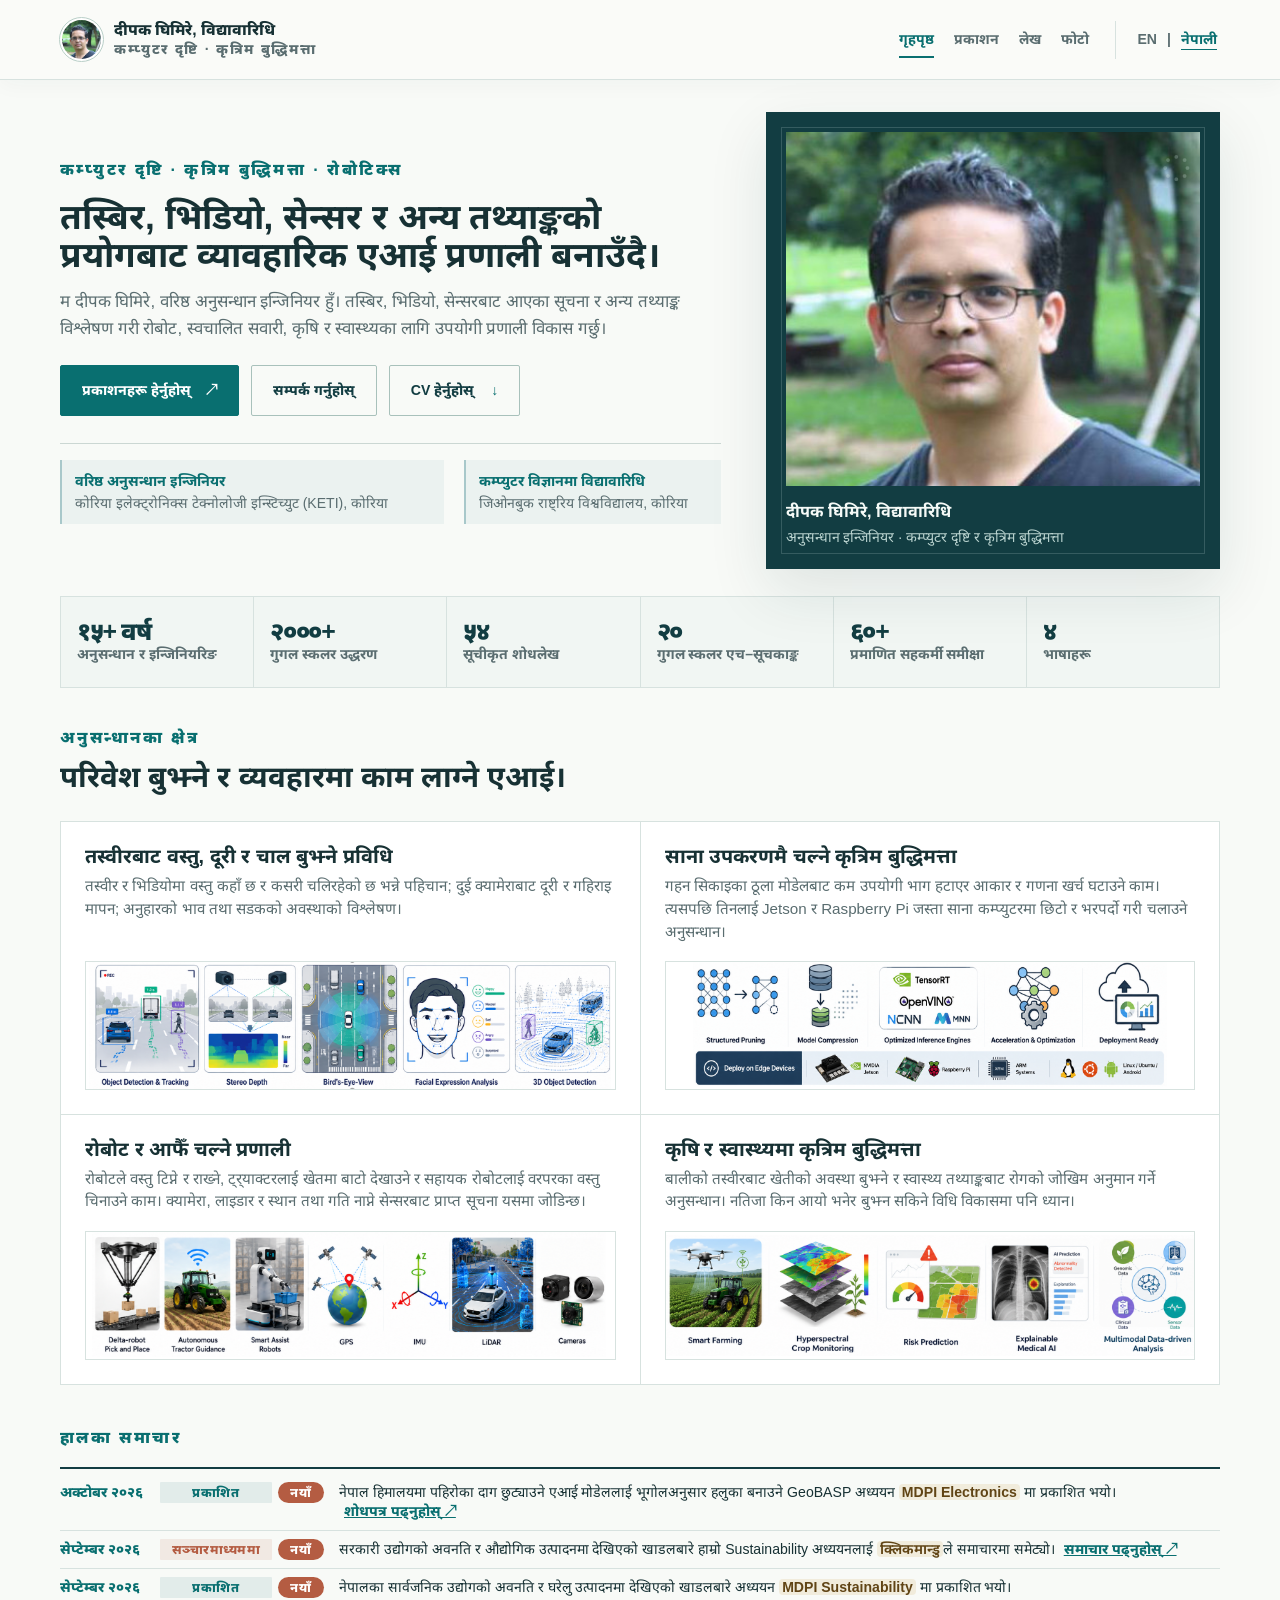
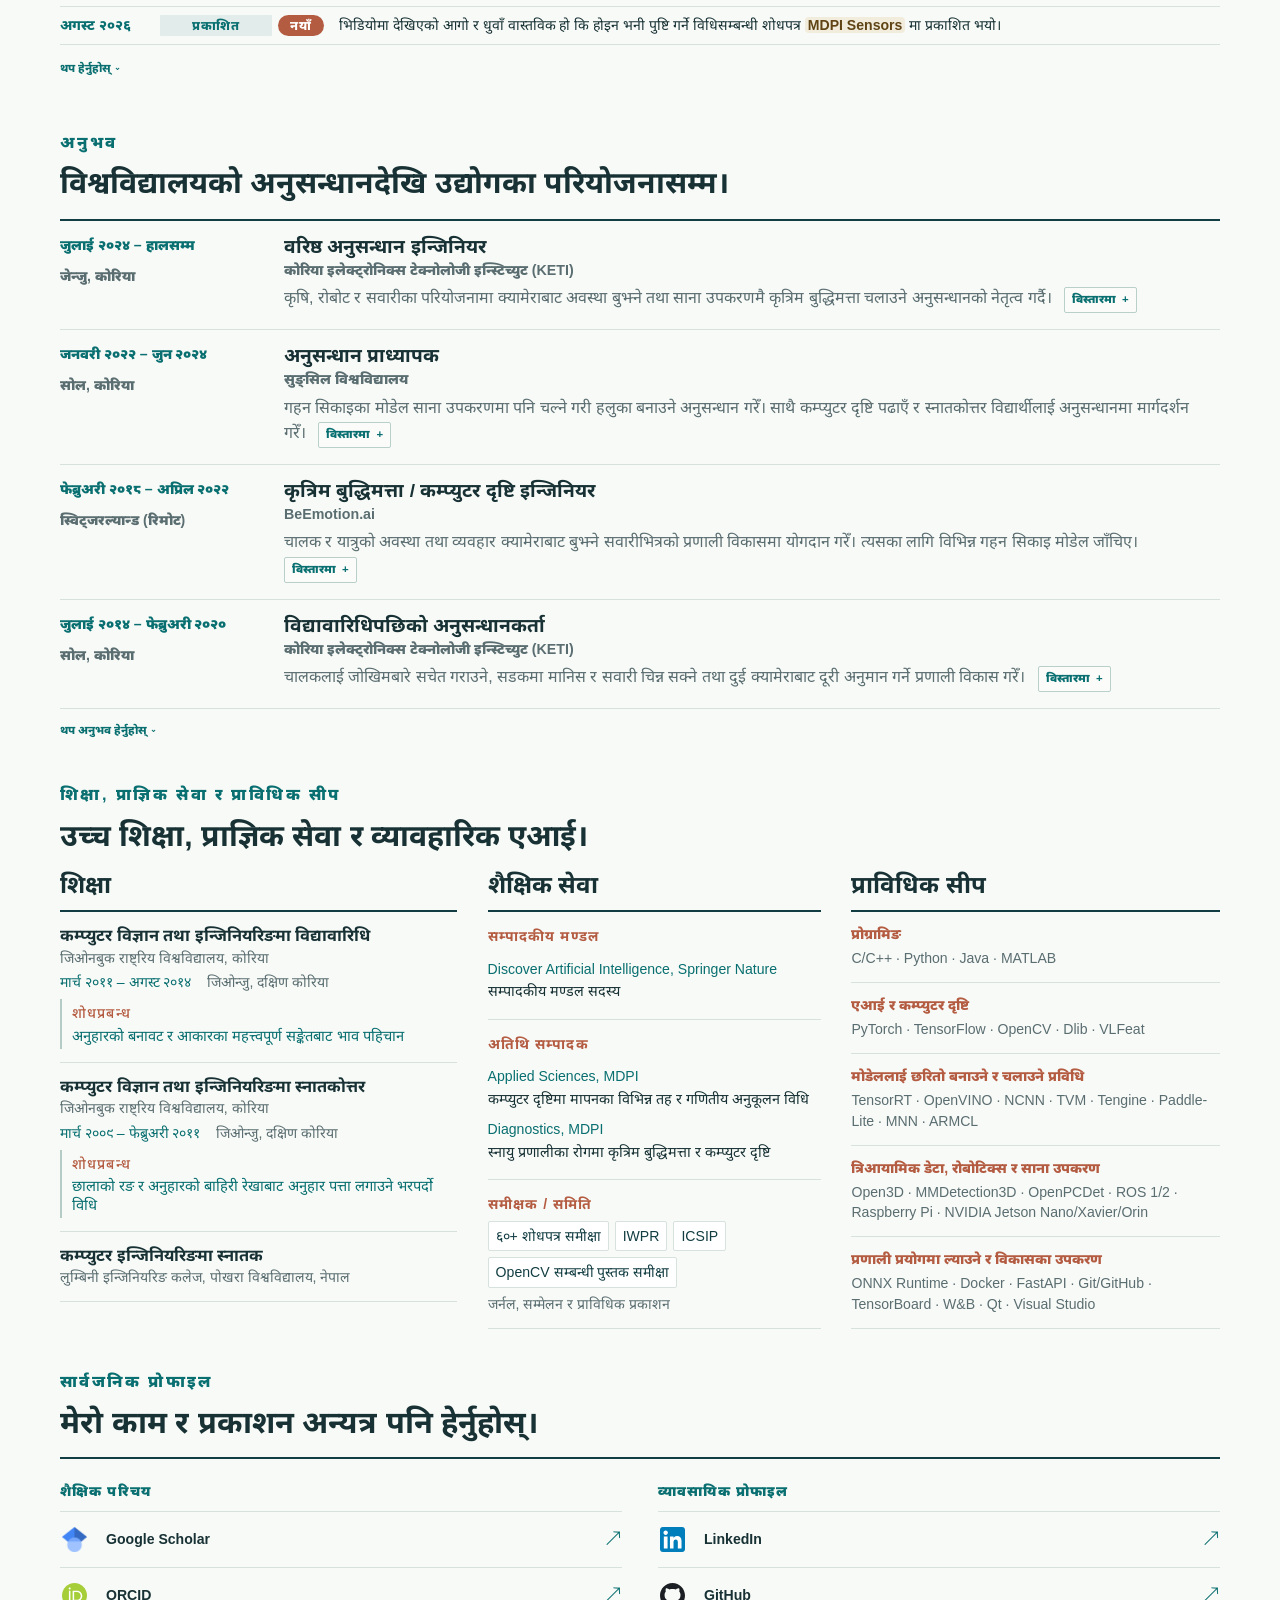
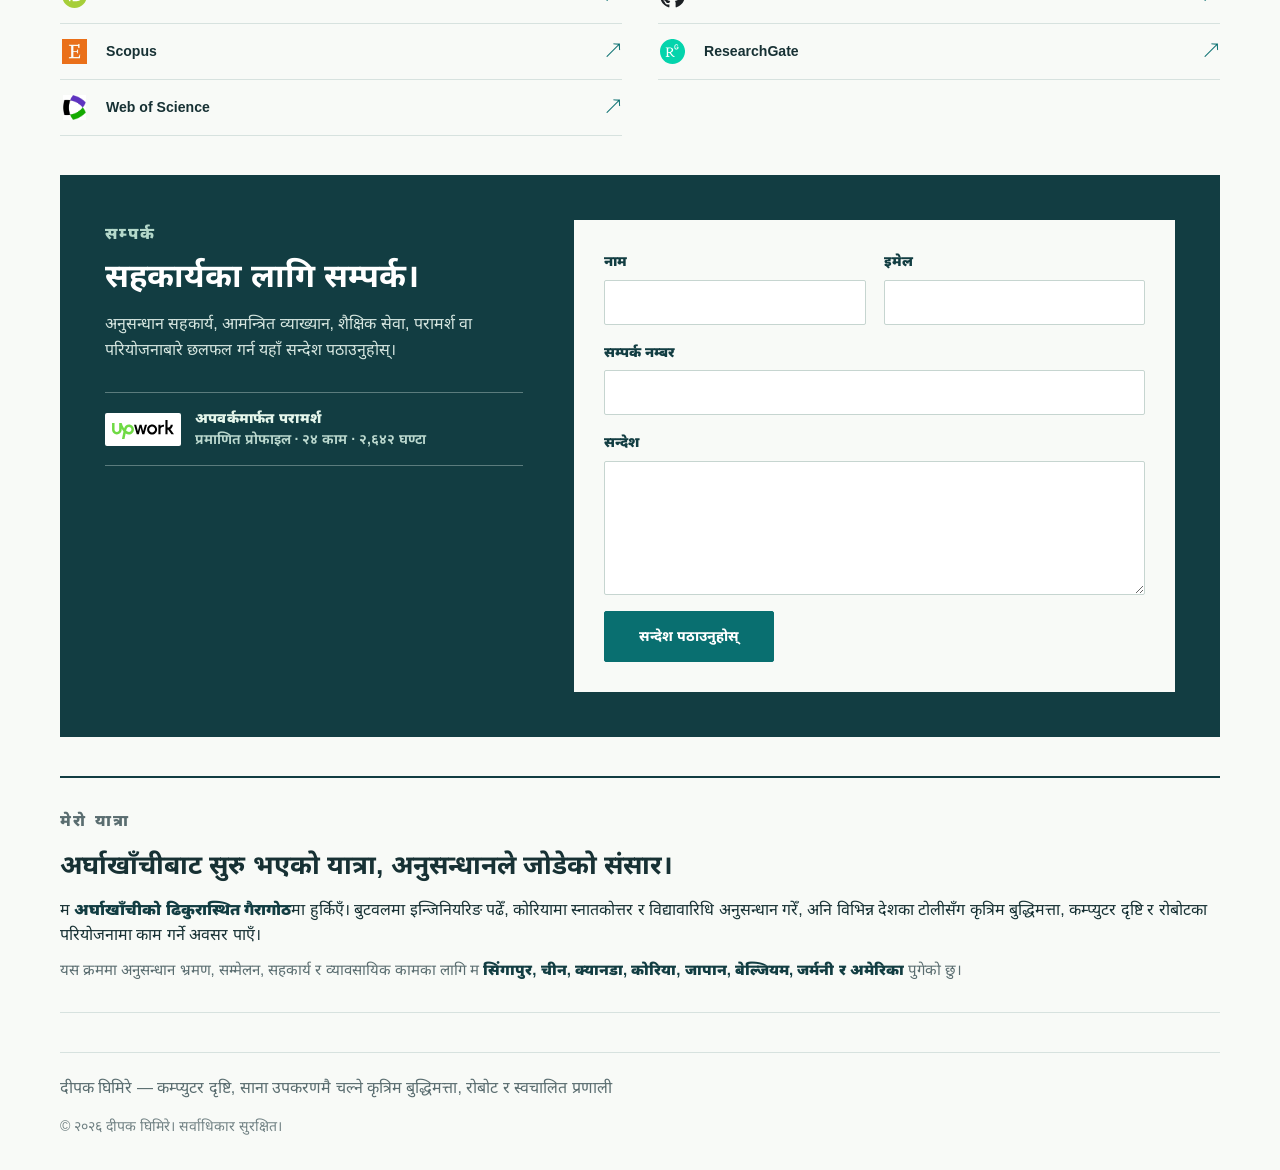
==== ne/index.html @ 99e5bae6 "Standardize article publication links" ====
<!DOCTYPE html>
<html lang="ne">
<head>
  <meta charset="UTF-8">
  <meta name="viewport" content="width=device-width, initial-scale=1.0">
  <meta name="description" content="दीपक घिमिरेको कम्प्युटर दृष्टि, साना उपकरणमै चल्ने कृत्रिम बुद्धिमत्ता, रोबोट र स्वचालित प्रणालीसम्बन्धी अनुसन्धान।">
  <title>दीपक घिमिरे | कम्प्युटर दृष्टि, कृत्रिम बुद्धिमत्ता र रोबोटिक्स</title>
  <link rel="stylesheet" href="../assets/css/styles.css?v=7">
  <link rel="stylesheet" href="../assets/css/redesign.css?v=67">
</head>
<body>
  <header class="site-header">
    <a class="brand" href="index.html" aria-label="दीपक घिमिरेको गृहपृष्ठ">
      <span class="brand-mark"><img src="../assets/images/deepak-portrait.jpg" alt="" width="43" height="43"></span>
      <span>दीपक घिमिरे, विद्यावारिधि</span>
    </a>
    <span class="language-switch" role="group" aria-label="Language"><a href="../index.html" lang="en" hreflang="en" aria-label="English">EN</a><span aria-hidden="true">|</span><a href="index.html" class="active-lang" lang="ne" hreflang="ne" aria-current="page">नेपाली</a></span>
    <button class="nav-toggle" aria-label="मेनु खोल्नुहोस्" aria-expanded="false" aria-controls="site-nav">
      <span></span><span></span><span></span>
    </button>
    <nav id="site-nav" class="site-nav">
      <a class="active" href="index.html">गृहपृष्ठ</a>
      <a href="publications.html">प्रकाशन</a>
      <a href="writing.html">लेख</a>
      <a href="gallery.html">फोटो</a>
    </nav>
  </header>

  <main>
    <section class="hero">
      <div class="hero-copy">
        <p class="eyebrow">कम्प्युटर दृष्टि · कृत्रिम बुद्धिमत्ता · रोबोटिक्स</p>
        <h1>तस्बिर, भिडियो, सेन्सर र अन्य तथ्याङ्कको प्रयोगबाट व्यावहारिक एआई प्रणाली बनाउँदै।</h1>
        <p class="hero-text">म दीपक घिमिरे, वरिष्ठ अनुसन्धान इन्जिनियर हुँ। तस्बिर, भिडियो, सेन्सरबाट आएका सूचना र अन्य तथ्याङ्क विश्लेषण गरी रोबोट, स्वचालित सवारी, कृषि र स्वास्थ्यका लागि उपयोगी प्रणाली विकास गर्छु।</p>
        <div class="hero-actions">
          <a class="button primary" href="publications.html"><span class="button-label-long">प्रकाशनहरू हेर्नुहोस्</span><span class="button-label-short">प्रकाशनहरू</span><span aria-hidden="true">↗</span></a>
          <a class="button secondary" href="#contact"><span class="button-label-long">सम्पर्क गर्नुहोस्</span><span class="button-label-short">सम्पर्क</span></a>
          <details class="cv-download-menu">
            <summary class="button secondary"><span class="button-label-long">CV हेर्नुहोस्</span><span class="button-label-short">CV हेर्नुहोस्</span></summary>
            <div class="cv-download-options">
              <a href="../assets/docs/deepak-ghimire-short-cv.pdf" target="_blank" rel="noopener">
                <strong>संक्षिप्त CV</strong>
                <span>१ पृष्ठको PDF</span>
              </a>
              <a href="../assets/docs/deepak-ghimire-full-cv.pdf" target="_blank" rel="noopener">
                <strong>विस्तृत CV</strong>
                <span>३ पृष्ठको PDF</span>
              </a>
            </div>
          </details>
        </div>
        <div class="hero-assurance" aria-label="व्यावसायिक परिचय">
          <span><strong>वरिष्ठ अनुसन्धान इन्जिनियर</strong>कोरिया इलेक्ट्रोनिक्स टेक्नोलोजी इन्स्टिच्युट (KETI), कोरिया</span>
          <span><strong>कम्प्युटर विज्ञानमा विद्यावारिधि</strong>जिओनबुक राष्ट्रिय विश्वविद्यालय, कोरिया</span>
        </div>
      </div>
      <div class="hero-visual" aria-label="दीपक घिमिरेको तस्वीर">
        <div class="portrait-frame">
          <img src="../assets/images/deepak-portrait.jpg" alt="दीपक घिमिरे">
        </div>
        <div class="portrait-caption">
<strong>दीपक घिमिरे, विद्यावारिधि</strong><span>अनुसन्धान इन्जिनियर · कम्प्युटर दृष्टि र कृत्रिम बुद्धिमत्ता</span>
</div>
      </div>
      <a class="scroll-cue" href="#metrics" aria-label="अनुसन्धान उपलब्धिमा जानुहोस्">
        <span class="scroll-line" aria-hidden="true"></span>
        <span>तल हेर्नुहोस्</span>
        <span class="scroll-dot" aria-hidden="true"></span>
      </a>
    </section>

    <section id="metrics" class="metrics-band" aria-label="अनुसन्धान उपलब्धि">
      <div>
        <strong>१५+ वर्ष</strong>
        <span>अनुसन्धान र इन्जिनियरिङ</span>
      </div>
      <a href="https://scholar.google.com/citations?user=pkJSvXwAAAAJ&amp;hl=en" target="_blank" rel="noopener">
        <strong>२०००+</strong>
        <span>गुगल स्कलर उद्धरण</span>
      </a>
      <a href="https://scholar.google.com/citations?user=pkJSvXwAAAAJ&amp;hl=en" target="_blank" rel="noopener">
        <strong>५४</strong>
        <span>सूचीकृत शोधलेख</span>
      </a>
      <a href="https://scholar.google.com/citations?user=pkJSvXwAAAAJ&amp;hl=en" target="_blank" rel="noopener">
        <strong>२०</strong>
        <span>गुगल स्कलर एच–सूचकाङ्क</span>
      </a>
      <a href="https://www.webofscience.com/wos/author/record/W-2826-2019" target="_blank" rel="noopener">
        <strong>६०+</strong>
        <span>प्रमाणित सहकर्मी समीक्षा</span>
      </a>
      <div>
        <strong>४</strong>
        <span>भाषाहरू</span>
      </div>
    </section>

    <section id="research-identity" class="section-grid">
      <div>
        <p class="section-kicker">अनुसन्धानका क्षेत्र</p>
        <h2>परिवेश बुझ्ने र व्यवहारमा काम लाग्ने एआई।</h2>
      </div>
      <div class="focus-grid">
        <article class="focus-card focus-card-visual">
          <h3>तस्वीरबाट वस्तु, दूरी र चाल बुझ्ने प्रविधि</h3>
          <p>तस्वीर र भिडियोमा वस्तु कहाँ छ र कसरी चलिरहेको छ भन्ने पहिचान; दुई क्यामेराबाट दूरी र गहिराइ मापन; अनुहारको भाव तथा सडकको अवस्थाको विश्लेषण।</p>
          <div class="focus-card-image">
            <button class="focus-image-button" type="button" data-full-image="../assets/images/2dand3dperception.webp" data-image-title="तस्वीरबाट वस्तु, दूरी र चाल बुझ्ने प्रविधि" aria-label="वस्तु र दूरी बुझ्ने अनुसन्धानको चित्र ठूलो बनाउनुहोस्">
              <img src="../assets/images/2dand3dperception.webp" alt="तस्वीरबाट वस्तु र दूरी बुझ्ने अनुसन्धानको चित्र" loading="lazy" decoding="async">
            </button>
          </div>
        </article>
        <article class="focus-card focus-card-visual">
          <h3>साना उपकरणमै चल्ने कृत्रिम बुद्धिमत्ता</h3>
          <p>गहन सिकाइका ठूला मोडेलबाट कम उपयोगी भाग हटाएर आकार र गणना खर्च घटाउने काम। त्यसपछि तिनलाई Jetson र Raspberry Pi जस्ता साना कम्प्युटरमा छिटो र भरपर्दो गरी चलाउने अनुसन्धान।</p>
          <div class="focus-card-image">
            <button class="focus-image-button" type="button" data-full-image="../assets/images/efficient_edge.webp" data-image-title="साना उपकरणमै चल्ने कृत्रिम बुद्धिमत्ता" aria-label="साना उपकरणमै चल्ने कृत्रिम बुद्धिमत्ताको चित्र ठूलो बनाउनुहोस्">
              <img src="../assets/images/efficient_edge.webp" alt="साना उपकरणमै चल्ने कृत्रिम बुद्धिमत्ताको अनुसन्धान चित्र" loading="lazy" decoding="async">
            </button>
          </div>
        </article>
        <article class="focus-card focus-card-visual">
          <h3>रोबोट र आफैँ चल्ने प्रणाली</h3>
          <p>रोबोटले वस्तु टिप्ने र राख्ने, ट्र्याक्टरलाई खेतमा बाटो देखाउने र सहायक रोबोटलाई वरपरका वस्तु चिनाउने काम। क्यामेरा, लाइडार र स्थान तथा गति नाप्ने सेन्सरबाट प्राप्त सूचना यसमा जोडिन्छ।</p>
          <div class="focus-card-image">
            <button class="focus-image-button" type="button" data-full-image="../assets/images/robot_autonomy.webp" data-image-title="रोबोट र आफैँ चल्ने प्रणाली" aria-label="रोबोटसम्बन्धी अनुसन्धानको चित्र ठूलो बनाउनुहोस्">
              <img src="../assets/images/robot_autonomy.webp" alt="रोबोट र स्वचालित प्रणालीसम्बन्धी अनुसन्धानको चित्र" loading="lazy" decoding="async">
            </button>
          </div>
        </article>
        <article class="focus-card focus-card-visual">
          <h3>कृषि र स्वास्थ्यमा कृत्रिम बुद्धिमत्ता</h3>
          <p>बालीको तस्वीरबाट खेतीको अवस्था बुझ्ने र स्वास्थ्य तथ्याङ्कबाट रोगको जोखिम अनुमान गर्ने अनुसन्धान। नतिजा किन आयो भनेर बुझ्न सकिने विधि विकासमा पनि ध्यान।</p>
          <div class="focus-card-image">
            <button class="focus-image-button" type="button" data-full-image="../assets/images/agri_health_ai.webp" data-image-title="कृषि र स्वास्थ्यमा कृत्रिम बुद्धिमत्ता" aria-label="कृषि र स्वास्थ्यमा कृत्रिम बुद्धिमत्ताको चित्र ठूलो बनाउनुहोस्">
              <img src="../assets/images/agri_health_ai.webp" alt="कृषि र स्वास्थ्यमा कृत्रिम बुद्धिमत्ताको अनुसन्धान चित्र" loading="lazy" decoding="async">
            </button>
          </div>
        </article>
      </div>
    </section>

    <section class="news-section" aria-label="समाचार र अपडेट">
      <div class="section-heading">
        <p class="section-kicker">हालका समाचार</p>
      </div>
      <div class="news-card">
        <div class="news-list" data-news-list></div>
        <noscript>हालका समाचार हेर्न ब्राउजरमा जाभास्क्रिप्ट सक्रिय गर्नुहोस्।</noscript>
        <button class="news-toggle" type="button" data-news-toggle aria-expanded="false">थप हेर्नुहोस्</button>
      </div>
    </section>

    <section class="timeline-section">
      <div class="section-heading">
        <p class="section-kicker">अनुभव</p>
        <h2>विश्वविद्यालयको अनुसन्धानदेखि उद्योगका परियोजनासम्म।</h2>
      </div>
      <div class="timeline">
        <article>
          <div class="timeline-meta">
            <span class="timeline-date">जुलाई २०२४ – हालसम्म</span>
            <span>जेन्जु, कोरिया</span>
          </div>
          <div class="timeline-content">
          <h3>वरिष्ठ अनुसन्धान इन्जिनियर</h3>
          <p class="timeline-org">कोरिया इलेक्ट्रोनिक्स टेक्नोलोजी इन्स्टिच्युट (KETI)</p>
          <div class="timeline-summary-row">
<p>कृषि, रोबोट र सवारीका परियोजनामा क्यामेराबाट अवस्था बुझ्ने तथा साना उपकरणमै कृत्रिम बुद्धिमत्ता चलाउने अनुसन्धानको नेतृत्व गर्दै।</p>
          <details>
            <summary>विस्तारमा</summary>
            <ul>
              <li>कृषि, रोबोटिक्स र निगरानीका लागि उद्योगसँग जोडिएका कृत्रिम बुद्धिमत्ता, कम्प्युटर दृष्टि र सेन्सरसम्बन्धी परियोजनाको नेतृत्व।</li>
              <li>साधारण क्यामेरा, धेरै प्रकाश तरङ्ग समेट्ने विशेष क्यामेरा र तापक्रम सेन्सर प्रयोग गरी बहु–तले खेतीमा बालीको अवस्था निगरानी गर्ने प्रणाली विकास।</li>
              <li>लाइडार र क्यामेराको सहयोगमा ठूला सवारी वरपरको अवस्था बुझ्ने सहायक रोबोट प्रणाली निर्माण।</li>
              <li>जीपीएस, गति–दिशा सेन्सर र ZED 2i क्यामेरा प्रयोग गरी धान खेतमा स्वचालित ट्र्याक्टरको मार्गनिर्देशन विकास।</li>
            </ul>
          </details>
</div>
          </div>
        </article>
        <article>
          <div class="timeline-meta">
            <span class="timeline-date">जनवरी २०२२ – जुन २०२४</span>
            <span>सोल, कोरिया</span>
          </div>
          <div class="timeline-content">
          <h3>अनुसन्धान प्राध्यापक</h3>
          <p class="timeline-org">सुङ्सिल विश्वविद्यालय</p>
          <div class="timeline-summary-row">
<p>गहन सिकाइका मोडेल साना उपकरणमा पनि चल्ने गरी हलुका बनाउने अनुसन्धान गरेँ। साथै कम्प्युटर दृष्टि पढाएँ र स्नातकोत्तर विद्यार्थीलाई अनुसन्धानमा मार्गदर्शन गरेँ।</p>
          <details>
            <summary>विस्तारमा</summary>
            <ul>
              <li>गहन सिकाइ मोडेलका कम उपयोगी भाग एकै चरणमा हटाएर त्यसलाई हलुका बनाउने र मोडेल सिकाउन चाहिने तथ्याङ्क घटाउने विधिमा काम।</li>
              <li>OpenCV र पाइथन प्रयोग गरी कम्प्युटर दृष्टि, गहन सिकाइ तथा तस्वीर प्रशोधन अध्यापन।</li>
              <li>कृत्रिम बुद्धिमत्ता र यन्त्र सिकाइका अनुसन्धान परियोजनामा स्नातकोत्तर विद्यार्थीलाई मार्गदर्शन।</li>
            </ul>
          </details>
</div>
          </div>
        </article>
        <article>
          <div class="timeline-meta">
            <span class="timeline-date">फेब्रुअरी २०१८ – अप्रिल २०२२</span>
            <span>स्विट्जरल्यान्ड (रिमोट)</span>
          </div>
          <div class="timeline-content">
          <h3>कृत्रिम बुद्धिमत्ता / कम्प्युटर दृष्टि इन्जिनियर</h3>
          <p class="timeline-org">BeEmotion.ai</p>
          <div class="timeline-summary-row">
<p>चालक र यात्रुको अवस्था तथा व्यवहार क्यामेराबाट बुझ्ने सवारीभित्रको प्रणाली विकासमा योगदान गरेँ। त्यसका लागि विभिन्न गहन सिकाइ मोडेल जाँचिए।</p>
          <details>
            <summary>विस्तारमा</summary>
            <ul>
              <li>अनुहार र अनुहारको भाव चिन्न प्रयोग हुने विभिन्न गहन सिकाइ मोडेलको तुलना र परीक्षण।</li>
              <li>Raspberry Pi र NVIDIA Jetson Nano/Xavier उपकरणमा तालिमप्राप्त मोडेल चलाउने औजारको प्रयोग।</li>
              <li>कम्प्युटर दृष्टिमा आधारित सवारीभित्रको निगरानी प्रणाली विकासमा योगदान।</li>
              <li>साना उपकरणमै चल्ने कृत्रिम बुद्धिमत्ता प्रयोगका लागि परामर्श र विकास सहयोग।</li>
            </ul>
          </details>
</div>
          </div>
        </article>
        <article>
          <div class="timeline-meta">
            <span class="timeline-date">जुलाई २०१४ – फेब्रुअरी २०२०</span>
            <span>सोल, कोरिया</span>
          </div>
          <div class="timeline-content">
          <h3>विद्यावारिधिपछिको अनुसन्धानकर्ता</h3>
          <p class="timeline-org">कोरिया इलेक्ट्रोनिक्स टेक्नोलोजी इन्स्टिच्युट (KETI)</p>
          <div class="timeline-summary-row">
<p>चालकलाई जोखिमबारे सचेत गराउने, सडकमा मानिस र सवारी चिन्न सक्ने तथा दुई क्यामेराबाट दूरी अनुमान गर्ने प्रणाली विकास गरेँ।</p>
          <details>
            <summary>विस्तारमा</summary>
            <ul>
              <li>चालकको अवस्था, अगाडिको ठक्कर र लेनबाट बाहिरिने जोखिम पहिचान गर्ने कम्प्युटर दृष्टिमा आधारित चालक सहायता विधि विकास।</li>
              <li>सवारीको ड्यासक्याम प्रणाली र एन्ड्रोइड फोनमा ती विधि प्रयोग।</li>
              <li>पैदलयात्री र सवारी पहिचान, वरपरको दृश्यलाई माथिबाट देखिएझैँ बुझ्ने त्रिआयामिक विधि, दुई क्यामेराबाट दूरी मापन र ती विधिको गति सुधारमा काम।</li>
              <li>सरकारी र निजी क्षेत्रका परियोजना प्रदर्शन तथा बजेट प्राप्तिमा सहयोग।</li>
            </ul>
          </details>
</div>
          </div>
        </article>
        <article class="timeline-extra" hidden>
          <div class="timeline-meta">
            <span class="timeline-date">मार्च २००९ – अगस्ट २०१४</span>
            <span>जेन्जु, कोरिया</span>
          </div>
          <div class="timeline-content">
          <h3>स्नातकोत्तर अनुसन्धान सहायक</h3>
          <p class="timeline-org">जिओनबुक राष्ट्रिय विश्वविद्यालय</p>
          <div class="timeline-summary-row">
<p>अनुहार र भाव चिन्न, चालकको अवस्था बुझ्न, तस्वीर स्पष्ट बनाउन तथा भिडियोमा चलिरहेका वस्तु पछ्याउन अनुसन्धान गरेँ।</p>
          <details>
            <summary>विस्तारमा</summary>
            <ul>
              <li>कम्प्युटर दृष्टिसम्बन्धी स्नातकोत्तर र विद्यावारिधि परियोजनामा योगदान।</li>
              <li>अनधिकृत रूपमा सडक पार गर्ने गतिविधि तत्काल पहिचान गर्न ट्राफिक निगरानी प्रणाली विकास।</li>
              <li>ठूलो पर्दा नछोई हातको इसाराले चलाउन अवरक्त क्यामेरामा आधारित प्रणाली डिजाइन।</li>
            </ul>
          </details>
</div>
          </div>
        </article>
        <article class="timeline-extra" hidden>
          <div class="timeline-meta">
            <span class="timeline-date">फेब्रुअरी २०१४ – अप्रिल २०१४</span>
            <span>बर्नाबी, क्यानडा</span>
          </div>
          <div class="timeline-content">
          <h3>अतिथि विद्यावारिधि शोधार्थी</h3>
          <p class="timeline-org">साइमन फ्रेजर विश्वविद्यालय, दृष्टि तथा सञ्चार प्रयोगशाला</p>
          <div class="timeline-summary-row">
<p>अनुहारका मुख्य बिन्दुको आकार र चाल अध्ययन गरेर भाव कसरी बदलिन्छ भन्ने विश्लेषण गरेँ।</p>
          <details>
            <summary>विस्तारमा</summary>
            <ul>
              <li>कम्प्युटिङ विज्ञान विद्यालयको दृष्टि तथा सञ्चार प्रयोगशालामा अनुसन्धान।</li>
              <li>अनुहारका आँखा, मुखजस्ता भागका मुख्य बिन्दु पछ्याएर भावसँग सम्बन्धित आकार र चालका सङ्केत निकालेँ।</li>
            </ul>
          </details>
</div>
          </div>
        </article>
        <article class="timeline-extra" hidden>
          <div class="timeline-meta">
            <span class="timeline-date">अगस्ट २००७ – नोभेम्बर २००८</span>
            <span>बुटवल, नेपाल</span>
          </div>
          <div class="timeline-content">
          <h3>प्राध्यापन</h3>
          <p class="timeline-org">लुम्बिनी इन्जिनियरिङ कलेज, पोखरा विश्वविद्यालय</p>
          <div class="timeline-summary-row">
<p>प्रोग्रामिङ, कम्प्युटर ग्राफिक्स, डिजिटल सङ्केत र तस्वीर प्रशोधनका विषय प्रयोगशालासहित पढाएँ।</p>
          <details>
            <summary>विस्तारमा</summary>
            <ul>
              <li>C++ मा वस्तुमुखी प्रोग्रामिङ, कम्प्युटर ग्राफिक्स, डिजिटल सङ्केत र तस्वीर प्रशोधन अध्यापन।</li>
              <li>प्रयोगशाला र प्रोग्राम लेखनमा आधारित व्यावहारिक कक्षाको नेतृत्व।</li>
              <li>स्नातक तहका अन्तिम वर्षका परियोजनाको मार्गदर्शन।</li>
            </ul>
          </details>
</div>
          </div>
        </article>
      </div>
      <button class="news-toggle experience-toggle" type="button" data-experience-toggle data-more-label="थप अनुभव हेर्नुहोस्" data-less-label="कम देखाउनुहोस्" aria-expanded="false">थप अनुभव हेर्नुहोस्</button>
    </section>



    <section class="credentials-section">
      <div class="section-heading">
        <p class="section-kicker">शिक्षा, प्राज्ञिक सेवा र प्राविधिक सीप</p>
        <h2>उच्च शिक्षा, प्राज्ञिक सेवा र व्यावहारिक एआई।</h2>
      </div>
      <div class="two-column credentials-grid">
      <div class="panel">
        <h2>शिक्षा</h2>
        <div class="stacked-list">
          <article>
            <h3>कम्प्युटर विज्ञान तथा इन्जिनियरिङमा विद्यावारिधि</h3>
            <p class="timeline-org">जिओनबुक राष्ट्रिय विश्वविद्यालय, कोरिया</p>
            <p class="degree-meta"><span>मार्च २०११ – अगस्ट २०१४</span><span>जिओन्जु, दक्षिण कोरिया</span></p>
            <a class="thesis-link" href="http://dl.jbnu.ac.kr/search/detail/CATTOT000000813235" target="_blank" rel="noopener">
              <span>शोधप्रबन्ध</span>
              <strong>अनुहारको बनावट र आकारका महत्त्वपूर्ण सङ्केतबाट भाव पहिचान</strong>
            </a>
          </article>
          <article>
            <h3>कम्प्युटर विज्ञान तथा इन्जिनियरिङमा स्नातकोत्तर</h3>
            <p class="timeline-org">जिओनबुक राष्ट्रिय विश्वविद्यालय, कोरिया</p>
            <p class="degree-meta"><span>मार्च २००९ – फेब्रुअरी २०११</span><span>जिओन्जु, दक्षिण कोरिया</span></p>
            <a class="thesis-link" href="http://dl.jbnu.ac.kr/search/detail/CATTOT000000730119" target="_blank" rel="noopener">
              <span>शोधप्रबन्ध</span>
              <strong>छालाको रङ र अनुहारको बाहिरी रेखाबाट अनुहार पत्ता लगाउने भरपर्दो विधि</strong>
            </a>
          </article>
          <article>
            <h3>कम्प्युटर इन्जिनियरिङमा स्नातक</h3>
            <p class="timeline-org">लुम्बिनी इन्जिनियरिङ कलेज, पोखरा विश्वविद्यालय, नेपाल</p>
          </article>
        </div>
      </div>
      <div class="panel">
        <h2>शैक्षिक सेवा</h2>
        <div class="service-list">
          <div class="service-row service-row-group">
            <span>सम्पादकीय मण्डल</span>
            <div class="service-sublist">
              <a href="https://link.springer.com/journal/44163/editorial-board#:~:text=Deepak%20Ghimire%20PhD" target="_blank" rel="noopener">
                <span>Discover Artificial Intelligence, Springer Nature</span>
                <strong>सम्पादकीय मण्डल सदस्य</strong>
              </a>
            </div>
          </div>
          <div class="service-row service-row-group">
            <span>अतिथि सम्पादक</span>
            <div class="service-sublist">
              <a href="https://www.mdpi.com/journal/applsci/special_issues/Computer_Vision_Variational_Methods" target="_blank" rel="noopener">
                <span>Applied Sciences, MDPI</span>
                <strong>कम्प्युटर दृष्टिमा मापनका विभिन्न तह र गणितीय अनुकूलन विधि</strong>
              </a>
              <a href="https://www.mdpi.com/journal/diagnostics/special_issues/19793009AB" target="_blank" rel="noopener">
                <span>Diagnostics, MDPI</span>
                <strong>स्नायु प्रणालीका रोगमा कृत्रिम बुद्धिमत्ता र कम्प्युटर दृष्टि</strong>
              </a>
            </div>
          </div>
          <div class="service-row">
            <span>समीक्षक / समिति</span>
            <div class="service-tags">
              <span>६०+ शोधपत्र समीक्षा</span>
              <span>IWPR</span>
              <span>ICSIP</span>
              <span>OpenCV सम्बन्धी पुस्तक समीक्षा</span>
            </div>
            <em>जर्नल, सम्मेलन र प्राविधिक प्रकाशन</em>
          </div>
        </div>
      </div>
      <div class="panel skills-panel">
        <h2>प्राविधिक सीप</h2>
        <div class="skills-list">
          <div class="skill-group">
            <h3>प्रोग्रामिङ</h3>
            <p>C/C++ · Python · Java · MATLAB</p>
          </div>
          <div class="skill-group">
            <h3>एआई र कम्प्युटर दृष्टि</h3>
            <p>PyTorch · TensorFlow · OpenCV · Dlib · VLFeat</p>
          </div>
          <div class="skill-group">
            <h3>मोडेललाई छरितो बनाउने र चलाउने प्रविधि</h3>
            <p>TensorRT · OpenVINO · NCNN · TVM · Tengine · Paddle-Lite · MNN · ARMCL</p>
          </div>
          <div class="skill-group">
            <h3>त्रिआयामिक डेटा, रोबोटिक्स र साना उपकरण</h3>
            <p>Open3D · MMDetection3D · OpenPCDet · ROS 1/2 · Raspberry Pi · NVIDIA Jetson Nano/Xavier/Orin</p>
          </div>
          <div class="skill-group">
            <h3>प्रणाली प्रयोगमा ल्याउने र विकासका उपकरण</h3>
            <p>ONNX Runtime · Docker · FastAPI · Git/GitHub · TensorBoard · W&amp;B · Qt · Visual Studio</p>
          </div>
        </div>
      </div>
      </div>
    </section>

    <section class="profiles">
      <div>
        <p class="section-kicker">सार्वजनिक प्रोफाइल</p>
        <h2>मेरो काम र प्रकाशन अन्यत्र पनि हेर्नुहोस्।</h2>
      </div>
      <div class="profile-links">
        <div class="profile-group">
          <p class="profile-group-label">शैक्षिक परिचय</p>
          <div class="profile-group-grid academic-grid">
            <a href="https://scholar.google.com/citations?user=pkJSvXwAAAAJ&amp;hl=en" target="_blank" rel="noopener">
              <img src="../assets/images/google-scholar.webp" alt="">
              <span>Google Scholar</span>
            </a>
            <a href="https://orcid.org/0000-0001-8940-8739" target="_blank" rel="noopener">
              <img src="../assets/images/ORCID_iD.svg" alt="">
              <span>ORCID</span>
            </a>
            <a class="scopus-profile" href="https://www.scopus.com/authid/detail.uri?authorId=36835193600" target="_blank" rel="noopener">
              <img src="../assets/images/scopus.webp" alt="">
              <span>Scopus</span>
            </a>
            <a href="https://www.webofscience.com/wos/author/record/W-2826-2019" target="_blank" rel="noopener">
              <img src="../assets/images/webofscience.webp" alt="">
              <span>Web of Science</span>
            </a>
          </div>
        </div>
        <div class="profile-group">
          <p class="profile-group-label">व्यावसायिक प्रोफाइल</p>
          <div class="profile-group-grid professional-grid">
            <a href="https://www.linkedin.com/in/ghimire-deepak" target="_blank" rel="noopener">
              <img src="../assets/images/LinkedIn_logo.svg" alt="">
              <span>LinkedIn</span>
            </a>
            <a href="https://github.com/ghimiredhikura" target="_blank" rel="noopener">
              <img src="../assets/images/Octicons-mark-github.svg" alt="">
              <span>GitHub</span>
            </a>
            <a href="https://www.researchgate.net/profile/Deepak-Ghimire" target="_blank" rel="noopener">
              <img class="researchgate-logo" src="../assets/images/ResearchGate_icon_SVG.svg" alt="">
              <span>ResearchGate</span>
            </a>
          </div>
        </div>
      </div>
    </section>

    <section class="contact-section" id="contact">
      <div class="contact-intro">
        <p class="section-kicker">सम्पर्क</p>
        <h2>सहकार्यका लागि सम्पर्क।</h2>
        <p>अनुसन्धान सहकार्य, आमन्त्रित व्याख्यान, शैक्षिक सेवा, परामर्श वा परियोजनाबारे छलफल गर्न यहाँ सन्देश पठाउनुहोस्।</p>
        <a class="consulting-note consulting-profile" href="https://www.upwork.com/freelancers/~01dba9c23f91603c59" target="_blank" rel="noopener">
          <img class="upwork-logo" src="../assets/images/Upwork-logo.svg" alt="Upwork">
          <span>
            <em>अपवर्कमार्फत परामर्श</em>
            <small>प्रमाणित प्रोफाइल · २४ काम · २,६४२ घण्टा</small>
          </span>
        </a>
      </div>
      <form class="contact-form" action="https://formspree.io/f/mqeokgwp" method="POST">
        <input type="hidden" name="_subject" value="New message from Deepak Ghimire website">
        <label>
          <span>नाम</span>
          <input type="text" name="name" autocomplete="name" required>
        </label>
        <label>
          <span>इमेल</span>
          <input type="email" name="email" autocomplete="email" required>
        </label>
        <label>
          <span>सम्पर्क नम्बर</span>
          <input type="tel" name="phone" autocomplete="tel">
        </label>
        <label>
          <span>सन्देश</span>
          <textarea name="message" rows="5" required></textarea>
        </label>
        <button class="button primary" type="submit">सन्देश पठाउनुहोस्</button>
      </form>
    </section>

    <section class="origin-band">
      <div class="origin-intro">
        <p class="section-kicker">मेरो यात्रा</p>
        <h2>अर्घाखाँचीबाट सुरु भएको यात्रा, अनुसन्धानले जोडेको संसार।</h2>
      </div>
      <div class="origin-copy">
        <p class="origin-lead">म <strong>अर्घाखाँचीको ढिकुरास्थित गैरागोठ</strong>मा हुर्किएँ। बुटवलमा इन्जिनियरिङ पढेँ, कोरियामा स्नातकोत्तर र विद्यावारिधि अनुसन्धान गरेँ, अनि विभिन्न देशका टोलीसँग कृत्रिम बुद्धिमत्ता, कम्प्युटर दृष्टि र रोबोटका परियोजनामा काम गर्ने अवसर पाएँ।</p>
        <p class="origin-footprint">यस क्रममा अनुसन्धान भ्रमण, सम्मेलन, सहकार्य र व्यावसायिक कामका लागि म <strong>सिंगापुर, चीन, क्यानडा, कोरिया, जापान, बेल्जियम, जर्मनी र अमेरिका</strong> पुगेको छु।</p>
      </div>
    </section>
  </main>

  <footer class="site-footer">
    <p>दीपक घिमिरे — कम्प्युटर दृष्टि, साना उपकरणमै चल्ने कृत्रिम बुद्धिमत्ता, रोबोट र स्वचालित प्रणाली</p>
    <p class="copyright">© २०२६ दीपक घिमिरे। सर्वाधिकार सुरक्षित।</p>
  </footer>

  <script src="../assets/js/news-data.js?v=5"></script>
  <script src="../assets/js/news-ne.js?v=7"></script>
  <script src="../assets/js/main.js?v=10"></script>
</body>
</html>
---- assets/css/styles.css ----
/* ===== Design Tokens ===== */

:root {
  --ink: #182126;
  --muted: #5e6a70;
  --paper: #f3f8ef;
  --surface: #ffffff;
  --line: #dfe4e2;
  --deep-red: #8f1d18;
  --river: #1d6f78;
  --leaf: #52764b;
  --gold: #c38b2b;
  --night: #24343d;
  --shadow: 0 24px 70px rgba(21, 38, 44, 0.12);
  --radius: 8px;
  --max: 1160px;
}

/* ===== Base Reset & Elements ===== */

* {
  box-sizing: border-box;
}

html {
  scroll-behavior: smooth;
}

body {
  margin: 0;
  background: var(--paper);
  color: var(--ink);
  font-family: Inter, ui-sans-serif, system-ui, -apple-system, BlinkMacSystemFont, "Segoe UI", sans-serif;
  line-height: 1.6;
}

img {
  max-width: 100%;
  display: block;
}

a {
  color: inherit;
}

/* ===== Header & Navigation ===== */

.site-header {
  position: sticky;
  top: 0;
  z-index: 20;
  display: flex;
  align-items: center;
  justify-content: space-between;
  gap: 24px;
  width: min(var(--max), calc(100% - 32px));
  margin: 0 auto;
  padding: 16px 0;
  backdrop-filter: blur(14px);
}

.brand {
  display: inline-flex;
  align-items: center;
  gap: 10px;
  font-weight: 800;
  text-decoration: none;
  letter-spacing: 0;
}

.brand-mark {
  display: grid;
  place-items: center;
  width: 38px;
  height: 38px;
  border: 1px solid var(--line);
  border-radius: 50%;
  background: var(--surface);
  color: var(--deep-red);
  font-weight: 900;
}

.site-nav {
  display: flex;
  align-items: center;
  gap: 8px;
  padding: 6px;
  border: 1px solid rgba(223, 228, 226, 0.9);
  border-radius: 999px;
  background: rgba(255, 255, 255, 0.78);
  box-shadow: 0 10px 35px rgba(21, 38, 44, 0.08);
}

.site-nav a {
  padding: 9px 15px;
  border-radius: 999px;
  color: var(--muted);
  text-decoration: none;
  font-size: 0.94rem;
  font-weight: 700;
}

.site-nav a.active,
.site-nav a:hover {
  background: var(--night);
  color: white;
}

.language-switch {
  display: inline-flex;
  align-items: center;
  gap: 7px;
  margin-left: 8px;
  padding: 5px 10px;
  border-left: 1px solid var(--line);
  border-radius: 999px;
  background: rgba(247, 248, 244, 0.8);
  color: var(--muted);
  font-size: 0.88rem;
  font-weight: 900;
}

.site-nav .language-switch a {
  padding: 2px 3px;
  border-radius: 0;
  background: transparent;
  color: var(--muted);
}

.site-nav .language-switch a:hover,
.site-nav .language-switch a.active-lang {
  background: transparent;
  color: var(--deep-red);
}

.nav-toggle {
  display: none;
  width: 42px;
  height: 42px;
  border: 1px solid var(--line);
  border-radius: 50%;
  background: var(--surface);
}

.nav-toggle span {
  display: block;
  width: 18px;
  height: 2px;
  margin: 4px auto;
  background: var(--ink);
}

main {
  width: min(var(--max), calc(100% - 32px));
  margin: 0 auto;
}

/* ===== Home: Hero ===== */

.hero {
  position: relative;
  min-height: calc(100vh - 88px);
  display: grid;
  grid-template-columns: minmax(0, 1.08fr) minmax(320px, 0.92fr);
  align-items: center;
  gap: 56px;
  padding: 54px 0 72px;
}

.eyebrow,
.section-kicker,
.pub-meta,
.post-type {
  margin: 0 0 10px;
  color: var(--deep-red);
  font-size: 0.88rem;
  font-weight: 900;
  letter-spacing: 0.07em;
  text-transform: uppercase;
}

h1,
h2,
h3,
p {
  margin-top: 0;
}

h1 {
  max-width: 860px;
  margin-bottom: 24px;
  font-size: clamp(1.95rem, 3.4vw, 3.35rem);
  line-height: 1.12;
  letter-spacing: 0;
}

h2 {
  margin-bottom: 12px;
  font-size: clamp(1.25rem, 1.85vw, 1.85rem);
  line-height: 1.22;
  letter-spacing: 0;
}

h3 {
  margin-bottom: 8px;
  font-size: 1rem;
  line-height: 1.25;
}

.hero-text,
.page-hero p,
.origin-band p {
  max-width: 720px;
  color: var(--muted);
  font-size: 1rem;
}

.construction-note {
  display: inline-flex;
  align-items: center;
  gap: 9px;
  margin: 0 0 18px;
  padding: 8px 12px;
  border: 1px solid rgba(195, 139, 43, 0.32);
  border-radius: 999px;
  background: rgba(255, 255, 255, 0.72);
  color: var(--muted);
  font-size: 0.9rem;
  font-weight: 800;
  box-shadow: 0 10px 30px rgba(21, 38, 44, 0.06);
}

.status-dot {
  width: 9px;
  height: 9px;
  border-radius: 50%;
  background: var(--gold);
  box-shadow: 0 0 0 4px rgba(195, 139, 43, 0.16);
  flex: 0 0 auto;
}

.hero-actions {
  display: flex;
  flex-wrap: wrap;
  gap: 12px;
  margin-top: 30px;
}

.button {
  display: inline-flex;
  align-items: center;
  justify-content: center;
  min-height: 46px;
  padding: 12px 18px;
  border: 1px solid var(--night);
  border-radius: 999px;
  text-decoration: none;
  font-weight: 800;
}

.button.primary {
  background: var(--night);
  color: white;
}

.button.secondary {
  background: transparent;
  color: var(--night);
}

.hero-visual {
  position: relative;
  min-height: 540px;
  display: grid;
  place-items: center;
}

.hero-visual::before {
  content: "";
  position: absolute;
  inset: 8% 4% 4% 12%;
  border: 1px solid rgba(29, 111, 120, 0.2);
  border-radius: 50%;
  background:
    linear-gradient(135deg, rgba(143, 29, 24, 0.13), transparent 44%),
    linear-gradient(315deg, rgba(82, 118, 75, 0.16), transparent 54%),
    var(--surface);
  box-shadow: var(--shadow);
}

.portrait-frame {
  position: relative;
  width: min(78%, 380px);
  aspect-ratio: 1;
  overflow: hidden;
  border: 12px solid var(--surface);
  border-radius: 50%;
  box-shadow: var(--shadow);
}

.portrait-frame img {
  width: 100%;
  height: 100%;
  object-fit: cover;
}

.signal-card {
  position: absolute;
  width: 178px;
  padding: 16px;
  border: 1px solid var(--line);
  border-radius: var(--radius);
  background: rgba(255, 255, 255, 0.9);
  box-shadow: 0 18px 45px rgba(21, 38, 44, 0.12);
}

.signal-card strong {
  display: block;
  color: var(--river);
  font-size: 1.7rem;
  line-height: 1;
}

.signal-card span {
  color: var(--muted);
  font-size: 0.9rem;
}

.signal-one {
  left: 0;
  bottom: 18%;
}

.signal-two {
  right: 0;
  top: 15%;
}

.scroll-cue {
  position: fixed;
  left: 50%;
  bottom: 22px;
  z-index: 30;
  display: inline-flex;
  align-items: center;
  gap: 13px;
  min-height: 54px;
  padding: 10px 16px 10px 18px;
  border: 1px solid rgba(223, 228, 226, 0.95);
  border-radius: 999px;
  background: rgba(255, 255, 255, 0.88);
  color: var(--muted);
  box-shadow: 0 16px 44px rgba(21, 38, 44, 0.12);
  backdrop-filter: blur(12px);
  font-size: 0.84rem;
  font-weight: 900;
  letter-spacing: 0.08em;
  text-decoration: none;
  text-transform: uppercase;
  transform: translateX(-50%);
  transition: opacity 180ms ease, visibility 180ms ease;
}

.scroll-cue:hover {
  color: var(--deep-red);
}

.scroll-cue.hidden {
  opacity: 0;
  visibility: hidden;
  pointer-events: none;
}

.scroll-line {
  width: 58px;
  height: 1px;
  background: var(--deep-red);
}

.scroll-dot {
  position: relative;
  display: inline-block;
  width: 28px;
  height: 42px;
  border: 2px solid var(--deep-red);
  border-radius: 999px;
  background: rgba(255, 255, 255, 0.82);
}

.scroll-dot::after {
  content: "";
  position: absolute;
  left: 50%;
  top: 9px;
  width: 5px;
  height: 5px;
  border-radius: 50%;
  background: var(--deep-red);
  transform: translateX(-50%);
  animation: scrollPulse 1.55s ease-in-out infinite;
}

@keyframes scrollPulse {
  0% {
    opacity: 0;
    transform: translate(-50%, 0);
  }
  35% {
    opacity: 1;
  }
  100% {
    opacity: 0;
    transform: translate(-50%, 16px);
  }
}

.metrics-band,
.origin-band,
.profiles,
.editorial-guide,
.gallery-note {
  margin: 16px 0 24px;
  padding: 30px;
  border: 1px solid var(--line);
  border-radius: var(--radius);
  background: var(--surface);
  box-shadow: 0 16px 45px rgba(21, 38, 44, 0.06);
}

/* ===== Home: Metrics Band ===== */

.metrics-band {
  display: grid;
  grid-template-columns: repeat(4, 1fr);
  gap: 1px;
  padding: 0;
  overflow: hidden;
}

.metrics-band div,
.metrics-band a {
  min-height: 118px;
  padding: 24px;
  background: linear-gradient(180deg, #ffffff, #f7f8f4);
}

.metrics-band a {
  text-decoration: none;
  transition: background 0.2s ease;
}

.metrics-band a:hover {
  background: linear-gradient(180deg, #f7f8f4, #eef1ea);
}

.metrics-band strong {
  display: block;
  color: var(--deep-red);
  font-size: 2.1rem;
  line-height: 1;
}

.metrics-band span {
  color: var(--muted);
  font-weight: 700;
}

.section-grid,
.news-section,
.timeline-section,
.two-column,
.writing-layout,
.gallery-grid,
.publication-grid,
.publication-list {
  margin: 0 0 24px;
}

/* ===== Home: News ===== */

.news-card {
  display: grid;
  gap: 4px;
  padding: 16px 22px;
  border: 1px solid var(--line);
  border-radius: var(--radius);
  background:
    linear-gradient(135deg, rgba(29, 111, 120, 0.08), transparent 54%),
    var(--surface);
  box-shadow: 0 16px 45px rgba(21, 38, 44, 0.06);
}

.news-list {
  display: grid;
}

.news-item {
  display: grid;
  grid-template-columns: 64px auto 1fr;
  align-items: baseline;
  column-gap: 12px;
  padding: 7px 2px;
  border-bottom: 1px solid rgba(29, 111, 120, 0.12);
}

.news-list .news-item:last-of-type {
  border-bottom: none;
}

.news-item[hidden] {
  display: none;
}

.news-item.news-extra {
  opacity: 0.72;
}

.news-item time {
  color: var(--deep-red);
  font-size: 0.76rem;
  font-weight: 800;
  line-height: 1.4;
  white-space: nowrap;
}

.news-tags {
  display: inline-flex;
  align-items: center;
  gap: 6px;
}

.news-tag {
  display: inline-block;
  padding: 1px 8px;
  border-radius: 999px;
  background: rgba(29, 111, 120, 0.1);
  color: var(--river);
  font-size: 0.68rem;
  font-weight: 800;
  letter-spacing: 0.04em;
  line-height: 1.5;
  text-transform: uppercase;
  white-space: nowrap;
}

.news-tag--journal {
  background: rgba(29, 111, 120, 0.1);
  color: var(--river);
}

.news-tag--conference {
  background: rgba(195, 139, 43, 0.16);
  color: #8a611d;
}

.news-tag--health {
  background: rgba(82, 118, 75, 0.14);
  color: var(--leaf);
}

.news-tag--service {
  background: rgba(94, 106, 112, 0.14);
  color: var(--muted);
}

.news-tag--review {
  background: rgba(143, 29, 24, 0.1);
  color: var(--deep-red);
  border: 1px dashed rgba(143, 29, 24, 0.4);
  padding: 0 7px;
}

.news-new {
  display: inline-block;
  padding: 1px 7px;
  border-radius: 999px;
  background: var(--deep-red);
  color: #fff;
  font-size: 0.64rem;
  font-weight: 800;
  letter-spacing: 0.04em;
  line-height: 1.5;
  text-transform: uppercase;
  white-space: nowrap;
}

.news-new[hidden] {
  display: none;
}

.news-item p {
  margin: 0;
  color: var(--ink);
  font-size: 0.92rem;
  line-height: 1.4;
}

.news-highlight {
  padding: 0 3px;
  border-radius: 4px;
  background: rgba(195, 139, 43, 0.13);
  color: #604415;
  font-weight: 650;
}

.news-toggle {
  display: inline-flex;
  align-items: center;
  gap: 3px;
  justify-self: start;
  margin-top: 2px;
  padding: 2px 0;
  border: none;
  background: none;
  color: var(--river);
  cursor: pointer;
  font: inherit;
  font-size: 0.8rem;
  font-weight: 800;
}

.news-toggle::after {
  content: "\2304";
  font-size: 0.7em;
  transition: transform 150ms ease;
}

.news-toggle[aria-expanded="true"]::after {
  transform: rotate(180deg);
}

.news-toggle:hover {
  color: var(--ink);
  text-decoration: underline;
}

/* ===== Home: Highlights & Focus Cards ===== */

.section-grid {
  display: grid;
  grid-template-columns: 1fr;
  gap: 8px;
}

.section-grid > div:first-child {
  max-width: 680px;
}

.focus-grid {
  display: grid;
  grid-template-columns: repeat(2, minmax(0, 1fr));
  gap: 12px;
  min-width: 0;
}

.focus-card,
.panel,
.publication-card,
.feature-post,
.post-list article,
.gallery-item {
  border: 1px solid var(--line);
  border-radius: var(--radius);
  background: var(--surface);
  box-shadow: 0 16px 45px rgba(21, 38, 44, 0.06);
  transition: border-color 180ms ease, box-shadow 180ms ease, transform 180ms ease;
}

.focus-card:hover,
.panel:hover,
.publication-card:hover,
.feature-post:hover,
.post-list article:hover,
.gallery-item:hover,
.timeline-content:hover,
.service-row:hover,
.thesis-link:hover {
  border-color: rgba(29, 111, 120, 0.42);
  box-shadow: 0 22px 58px rgba(21, 38, 44, 0.12);
  transform: translateY(-2px);
}

.focus-card {
  display: block;
  min-width: 0;
  min-height: 172px;
  padding: 20px;
  overflow: hidden;
}

.focus-card-visual {
  padding-top: 12px;
}

.focus-card-image {
  width: 100%;
  max-width: 100%;
  min-width: 0;
  margin: 14px 0 0;
  aspect-ratio: 1482 / 359;
  overflow: hidden;
  border: 1px solid rgba(29, 111, 120, 0.14);
  border-radius: 7px;
  background: #f7f8f4;
}

.focus-image-button {
  display: block;
  width: 100%;
  height: 100%;
  padding: 0;
  border: 0;
  background: transparent;
  cursor: zoom-in;
}

.focus-image-button:focus-visible {
  outline: 2px solid var(--river);
  outline-offset: -3px;
}

.focus-card-image img {
  display: block;
  width: 100%;
  max-width: 100%;
  height: 100%;
  object-fit: fill;
}

.focus-card h3 {
  margin-bottom: 6px;
}

.focus-card p {
  margin-bottom: 0;
}

.focus-card p,
.timeline p,
.panel p,
.publication-card p,
.post-list p,
.feature-post p,
.gallery-note p {
  color: var(--muted);
}

.post-source {
  margin-bottom: 14px;
  color: var(--deep-red);
  font-weight: 900;
}

/* ===== Shared Icon Pictograms (.mini-icon / .pub-icon) ===== */

.mini-icon,
.pub-icon {
  display: block;
  width: 46px;
  height: 46px;
  margin-bottom: 14px;
  border-radius: 8px;
  background: var(--night);
  position: relative;
  overflow: hidden;
}

.mini-icon::before,
.mini-icon::after,
.pub-icon::before,
.pub-icon::after {
  content: "";
  position: absolute;
}

.mini-icon.vision::before {
  width: 27px;
  height: 17px;
  left: 10px;
  top: 15px;
  border: 3px solid white;
  border-radius: 50%;
}

.mini-icon.vision::after {
  width: 7px;
  height: 7px;
  left: 20px;
  top: 20px;
  border-radius: 50%;
  background: var(--gold);
}

.mini-icon.edge::before,
.mini-icon.robot::before,
.pub-icon.chip::before,
.pub-icon.accelerator::before {
  inset: 11px;
  border: 2px solid white;
  border-radius: 4px;
}

.mini-icon.edge::after,
.pub-icon.chip::after {
  width: 28px;
  height: 2px;
  left: 9px;
  top: 22px;
  background: var(--gold);
  box-shadow: 0 -9px var(--gold), 0 9px var(--gold);
}

.mini-icon.robot::after {
  width: 18px;
  height: 18px;
  right: 7px;
  bottom: 7px;
  border: 3px solid var(--gold);
  border-radius: 50%;
}

.mini-icon.agri {
  background: var(--leaf);
}

.mini-icon.agri::before,
.pub-icon.leaf::before {
  width: 23px;
  height: 28px;
  left: 12px;
  top: 9px;
  border-radius: 28px 2px 28px 2px;
  background: white;
}

.mini-icon.agri::after,
.pub-icon.leaf::after {
  width: 2px;
  height: 23px;
  left: 23px;
  top: 15px;
  background: var(--leaf);
  transform: rotate(35deg);
}

/* ===== Section Heading & Career Timeline ===== */

.section-heading {
  max-width: 680px;
  margin-bottom: 8px;
}

.timeline {
  display: grid;
  gap: 0;
  padding: 4px 0;
}

.timeline article {
  position: relative;
  display: grid;
  grid-template-columns: 160px 44px minmax(0, 1fr);
  gap: 14px;
  min-height: auto;
}

.timeline article::before {
  content: "";
  box-sizing: border-box;
  position: absolute;
  left: 194px;
  top: 0;
  bottom: 0;
  width: 4px;
  border-radius: 999px;
  background: rgba(29, 111, 120, 0.22);
}

.timeline article::after {
  content: "";
  box-sizing: border-box;
  position: absolute;
  left: 181px;
  top: 22px;
  width: 30px;
  height: 30px;
  border: 7px solid var(--paper);
  border-radius: 50%;
  background: var(--deep-red);
  box-shadow: 0 0 0 1px rgba(143, 29, 24, 0.25), 0 12px 26px rgba(21, 38, 44, 0.12);
}

.timeline article:first-child::before {
  top: 22px;
}

.timeline article:last-child::before {
  bottom: calc(100% - 38px);
}

.timeline article:nth-child(even)::after {
  background: var(--river);
  box-shadow: 0 0 0 2px rgba(29, 111, 120, 0.22);
}

.timeline article:nth-child(3n)::after {
  background: var(--leaf);
}

.timeline-meta {
  grid-column: 1;
  display: grid;
  align-content: start;
  justify-items: end;
  gap: 8px;
  padding-top: 18px;
  text-align: right;
}

.timeline-meta span {
  display: inline-flex;
  align-items: center;
  min-height: 28px;
  padding: 5px 9px;
  border-radius: 999px;
  background: #f7f8f4;
  color: var(--deep-red);
  font-size: 0.83rem;
  font-weight: 900;
}

.timeline-meta .timeline-date {
  min-height: 0;
  padding: 0;
  background: transparent;
  color: var(--night);
  font-size: 0.88rem;
  line-height: 1.25;
}

.timeline-content {
  grid-column: 3;
  position: relative;
  margin-top: 18px;
  margin-bottom: 4px;
  padding: 14px 16px;
  border: 1px solid var(--line);
  border-radius: var(--radius);
  background: var(--surface);
  box-shadow: 0 16px 45px rgba(21, 38, 44, 0.06);
  transition: border-color 180ms ease, box-shadow 180ms ease, transform 180ms ease;
}

.timeline h3 {
  margin-bottom: 4px;
  line-height: 1.18;
}

.timeline-org {
  margin: -1px 0 6px;
  color: var(--river);
  font-weight: 850;
  line-height: 1.25;
}

.timeline-summary-row {
  margin-bottom: 0;
}

.timeline-summary-row p {
  display: inline;
  margin: 0 8px 0 0;
  color: var(--muted);
  line-height: 1.55;
}

.timeline details {
  display: inline;
}

.timeline summary {
  display: inline-flex;
  align-items: center;
  min-height: 26px;
  padding: 3px 7px;
  border: 1px solid rgba(143, 29, 24, 0.22);
  border-radius: 999px;
  background: #fbfcfa;
  color: var(--deep-red);
  cursor: pointer;
  font-size: 0.76rem;
  font-weight: 900;
  line-height: 1;
  list-style: none;
  text-transform: uppercase;
}

.timeline summary::-webkit-details-marker {
  display: none;
}

.timeline summary::after {
  content: "+";
  margin-left: 6px;
}

.timeline details[open] summary::after {
  content: "-";
}

.timeline details[open] summary {
  font-size: 0;
  gap: 0;
}

.timeline details[open] summary::before {
  content: "Hide";
  font-size: 0.78rem;
}

.timeline ul {
  display: block;
  margin: 12px 0 0;
  padding-left: 18px;
  color: var(--muted);
  font-size: 0.94rem;
}

.timeline li + li {
  margin-top: 7px;
}

.two-column,
/* ===== Home: Writing & Service Preview ===== */

.writing-layout {
  display: grid;
  grid-template-columns: repeat(2, minmax(0, 1fr));
  gap: 14px;
}

.panel,
.feature-post {
  padding: 24px;
}

.stacked-list {
  display: grid;
  gap: 9px;
}

.stacked-list article {
  padding-top: 12px;
  border-top: 1px solid var(--line);
}

.stacked-list article:first-child {
  padding-top: 0;
  border-top: 0;
}

.stacked-list article h3 {
  margin-bottom: 5px;
}

.stacked-list article p {
  margin-bottom: 0;
  line-height: 1.45;
}

.stacked-list a {
  color: var(--river);
  font-weight: 900;
}

.thesis-link {
  display: grid;
  gap: 2px;
  margin-top: 7px;
  padding: 9px 11px;
  border: 1px solid rgba(29, 111, 120, 0.2);
  border-radius: var(--radius);
  background: #fbfcfa;
  text-decoration: none;
}

.thesis-link:hover {
  border-color: rgba(29, 111, 120, 0.48);
  background: #f0f7f6;
}

.thesis-link span {
  color: var(--deep-red);
  font-size: 0.72rem;
  font-weight: 900;
  letter-spacing: 0.08em;
  text-transform: uppercase;
}

.thesis-link strong {
  color: var(--river);
  font-size: 0.92rem;
  line-height: 1.28;
}

.service-list {
  display: grid;
  gap: 8px;
}

.service-row {
  display: grid;
  gap: 2px;
  padding: 14px;
  border: 1px solid var(--line);
  border-radius: var(--radius);
  background: #fbfcfa;
  text-decoration: none;
}

.service-row:hover {
  border-color: rgba(29, 111, 120, 0.38);
}

.service-row span {
  color: var(--deep-red);
  font-size: 0.75rem;
  font-weight: 900;
  letter-spacing: 0.08em;
  text-transform: uppercase;
}

.service-row strong {
  color: var(--ink);
  font-size: 0.96rem;
  line-height: 1.28;
}

.service-row em {
  color: var(--muted);
  font-size: 0.88rem;
  font-style: normal;
}

.service-row-group {
  gap: 7px;
}

.service-sublist {
  display: grid;
  gap: 7px;
}

.service-sublist a {
  display: grid;
  gap: 2px;
  padding: 9px 10px;
  border: 1px solid rgba(29, 111, 120, 0.16);
  border-radius: 7px;
  background: #ffffff;
  text-decoration: none;
}

.service-sublist a:hover {
  border-color: rgba(29, 111, 120, 0.38);
  background: #f0f7f6;
}

.service-sublist span {
  color: var(--river);
  font-size: 0.78rem;
  font-weight: 900;
  letter-spacing: 0;
  text-transform: none;
}

.service-sublist strong {
  font-size: 0.9rem;
}

.service-tags {
  display: flex;
  flex-wrap: wrap;
  gap: 6px;
}

.service-tags span {
  display: inline-flex;
  align-items: center;
  padding: 5px 10px;
  border: 1px solid var(--line);
  border-radius: 999px;
  background: #f7f8f4;
  color: var(--night);
  font-size: 0.82rem;
  font-weight: 700;
  letter-spacing: 0;
  text-transform: none;
}

/* ===== Home: Profiles & Contact ===== */

.profiles {
  display: grid;
  grid-template-columns: 0.27fr 1fr;
  gap: 32px;
}

.profiles h2 {
  font-size: clamp(1.12rem, 1.7vw, 1.6rem);
}

.contact-section {
  display: grid;
  grid-template-columns: 0.42fr 1fr;
  gap: 26px;
  margin: 0 0 24px;
  padding: 24px;
  border: 1px solid var(--line);
  border-radius: var(--radius);
  background:
    linear-gradient(135deg, rgba(29, 111, 120, 0.08), transparent 46%),
    var(--surface);
  box-shadow: 0 16px 45px rgba(21, 38, 44, 0.06);
}

.contact-intro p {
  color: var(--muted);
}

.contact-form {
  display: grid;
  grid-template-columns: repeat(2, minmax(0, 1fr));
  gap: 12px;
}

.contact-form label {
  display: grid;
  gap: 7px;
  color: var(--night);
  font-size: 0.84rem;
  font-weight: 900;
}

.contact-form label:nth-of-type(4),
.contact-form button,
.form-note {
  grid-column: 1 / -1;
}

.contact-form input,
.contact-form textarea {
  width: 100%;
  border: 1px solid var(--line);
  border-radius: 8px;
  background: #fbfcfa;
  color: var(--ink);
  font: inherit;
  padding: 10px 12px;
  outline: none;
}

.contact-form input:focus,
.contact-form textarea:focus {
  border-color: rgba(29, 111, 120, 0.55);
  box-shadow: 0 0 0 4px rgba(29, 111, 120, 0.1);
}

.contact-form textarea {
  resize: vertical;
}

.contact-form button {
  justify-self: start;
  cursor: pointer;
}

.form-note {
  margin: -2px 0 0;
  color: var(--muted);
  font-size: 0.84rem;
}

.profile-links {
  display: grid;
  gap: 9px;
}

.profile-group {
  display: grid;
  gap: 5px;
}

.profile-group-label {
  margin: 0;
  color: var(--deep-red);
  font-size: 0.72rem;
  font-weight: 900;
  letter-spacing: 0.08em;
  line-height: 1.2;
  text-transform: uppercase;
}

.profile-group-grid {
  display: grid;
  grid-template-columns: repeat(4, minmax(0, 1fr));
  gap: 8px;
}

.profile-links a {
  display: flex;
  align-items: center;
  gap: 8px;
  min-height: 50px;
  padding: 9px 10px;
  border: 1px solid var(--line);
  border-radius: var(--radius);
  background: rgba(255, 255, 255, 0.66);
  font-size: 0.88rem;
  text-decoration: none;
  font-weight: 800;
  backdrop-filter: blur(6px);
}

.profile-links a > span:last-child {
  min-width: 0;
  font-size: 0.88rem;
  line-height: 1.2;
}

.profile-links a:hover {
  border-color: var(--river);
  background: rgba(240, 247, 246, 0.84);
  color: var(--river);
}

.profile-links img {
  width: 28px;
  height: 28px;
  object-fit: contain;
}

.profile-links .researchgate-logo {
  width: 26px;
  height: 26px;
}

.profile-links .scopus-profile img {
  width: 25px;
  height: 25px;
}

.consulting-profile {
  display: flex;
  align-items: center;
  min-height: 68px;
  gap: 12px;
  padding: 11px 13px;
  border-color: rgba(29, 111, 120, 0.26);
  background:
    linear-gradient(135deg, rgba(29, 111, 120, 0.26), transparent 50%),
    linear-gradient(90deg, rgba(20, 168, 0, 0.16), transparent 72%),
    rgba(255, 255, 255, 0.55);
}

.consulting-profile:hover {
  background:
    linear-gradient(135deg, rgba(29, 111, 120, 0.32), transparent 50%),
    linear-gradient(90deg, rgba(20, 168, 0, 0.2), transparent 72%),
    rgba(255, 255, 255, 0.62);
}

.consulting-profile .upwork-logo {
  width: 74px;
  height: auto;
  object-fit: contain;
  padding: 5px 7px;
  border: 1px solid rgba(20, 168, 0, 0.16);
  border-radius: 8px;
  background: rgba(255, 255, 255, 0.78);
  flex: 0 0 auto;
}

.consulting-profile em,
.consulting-profile strong,
.consulting-profile small {
  display: block;
}

.consulting-profile em {
  margin-bottom: 2px;
  color: #108a00;
  font-size: 0.75rem;
  font-style: normal;
  font-weight: 900;
  letter-spacing: 0.08em;
  line-height: 1.2;
  text-transform: uppercase;
}

.consulting-profile strong {
  color: var(--night);
  max-width: 720px;
  font-size: 0.9rem;
  line-height: 1.22;
}

.consulting-profile small {
  margin-top: 4px;
  color: var(--muted);
  font-size: 0.76rem;
  font-weight: 850;
  line-height: 1.2;
}

.consulting-note {
  display: block;
  margin: 12px 0 0;
  text-decoration: none;
}

.consulting-note .upwork-logo {
  float: left;
  width: 96px;
  padding: 2px 4px;
  margin: 0 12px 4px 0;
}

.consulting-note::after {
  content: "";
  display: block;
  clear: both;
}

.consulting-note:hover {
  box-shadow: 0 14px 34px rgba(21, 38, 44, 0.1);
  transform: translateY(-1px);
}

/* ===== Home: Origin / About Band ===== */

.origin-band {
  display: grid;
  grid-template-columns: minmax(280px, 0.42fr) minmax(0, 1fr);
  gap: 28px;
  align-items: start;
  position: relative;
  overflow: hidden;
  background:
    linear-gradient(135deg, rgba(29, 111, 120, 0.1), transparent 52%),
    linear-gradient(90deg, rgba(143, 29, 24, 0.06), transparent 74%),
    var(--surface);
}

.origin-intro {
  display: grid;
  align-content: start;
  gap: 10px;
}

.origin-intro h2 {
  max-width: 500px;
  font-size: clamp(1.06rem, 1.58vw, 1.6rem);
  line-height: 1.25;
}

.origin-copy {
  display: grid;
  gap: 14px;
  max-width: 860px;
}

.origin-lead,
.origin-footprint {
  margin: 0;
  color: var(--night);
  font-size: 1.02rem;
  line-height: 1.58;
}

.origin-lead strong,
.origin-footprint strong {
  color: var(--night);
  font-weight: 900;
}

.origin-trail {
  display: flex;
  flex-wrap: wrap;
  align-items: center;
  gap: 6px 10px;
  margin: 2px 0;
  padding: 10px 12px;
  border-left: 3px solid rgba(29, 111, 120, 0.5);
  background: rgba(255, 255, 255, 0.54);
}

.origin-trail span {
  color: var(--river);
  font-size: 0.84rem;
  font-weight: 900;
}

.origin-trail span + span::before {
  content: ">";
  margin-right: 8px;
  color: rgba(143, 29, 24, 0.7);
  font-weight: 900;
}

/* ===== Subpage Hero (Publications / Writing / Gallery) ===== */

.page-hero {
  padding: 60px 0 10px;
}

.page-hero h1 {
  max-width: 820px;
  font-size: clamp(1.85rem, 3vw, 2.85rem);
}

.publication-hero h1,
.publication-hero p,
.writing-hero h1,
.writing-hero p,
.gallery-hero h1,
.gallery-hero p {
  max-width: 1080px;
}

.publication-hero h1 {
  font-size: clamp(1.73rem, 2.82vw, 2.73rem);
}

.writing-hero h1 {
  font-size: clamp(1.49rem, 2.28vw, 2.14rem);
}

/* ===== Publications Page: Filters & Cards ===== */

.publication-controls {
  display: flex;
  flex-wrap: wrap;
  gap: 10px;
  margin-bottom: 28px;
}

.filter-button {
  min-height: 42px;
  padding: 9px 14px;
  border: 1px solid var(--line);
  border-radius: 999px;
  background: var(--surface);
  color: var(--muted);
  font-weight: 900;
  cursor: pointer;
}

.filter-button.active,
.filter-button:hover {
  background: var(--night);
  color: white;
}

.publication-grid {
  display: grid;
  grid-template-columns: repeat(2, minmax(0, 1fr));
  gap: 14px;
}

.publication-list {
  display: grid;
  gap: 11px;
}

/* ===== Publications Page: Additional Papers List ===== */

.other-publications {
  margin: 10px 0 35px;
  padding-top: 28px;
  border-top: 1px solid var(--line);
}

.other-publications .section-heading p {
  color: var(--muted);
}

.other-publications .section-heading a {
  color: var(--deep-red);
  font-weight: 700;
  text-decoration: none;
}

.other-publications .section-heading a:hover {
  text-decoration: underline;
}

.other-pub-list {
  display: grid;
  grid-template-columns: repeat(2, minmax(0, 1fr));
  gap: 6px;
  margin: 0;
  padding: 0;
  list-style: none;
}

.other-pub-list a {
  display: flex;
  flex-direction: column;
  gap: 3px;
  height: 100%;
  padding: 8px 10px;
  border: 1px solid var(--line);
  border-radius: var(--radius);
  background: var(--surface);
  text-decoration: none;
  transition: border-color 180ms ease, box-shadow 180ms ease, transform 180ms ease;
}

.other-pub-list a:hover {
  border-color: rgba(29, 111, 120, 0.42);
  box-shadow: 0 12px 28px rgba(21, 38, 44, 0.08);
  transform: translateY(-1px);
}

.other-pub-list strong {
  color: var(--ink);
  font-size: 0.85rem;
  line-height: 1.3;
  font-weight: 700;
}

.other-pub-authors {
  color: var(--muted);
  font-size: 0.74rem;
  font-weight: 500;
  line-height: 1.3;
}

.other-pub-authors b {
  color: var(--ink);
  font-weight: 800;
}

.other-pub-head {
  display: flex;
  align-items: baseline;
  flex-wrap: wrap;
  gap: 5px;
}

.other-pub-type {
  flex: 0 0 auto;
  padding: 2px 7px;
  border-radius: 999px;
  font-size: 0.62rem;
  font-weight: 800;
  letter-spacing: 0.02em;
  text-transform: uppercase;
  white-space: nowrap;
}

.other-pub-type.journal {
  background: rgba(143, 29, 24, 0.1);
  color: var(--deep-red);
}

.other-pub-type.conf {
  background: rgba(29, 111, 120, 0.12);
  color: #1d6f78;
}

.other-pub-meta {
  color: var(--muted);
  font-size: 0.72rem;
  font-weight: 700;
  line-height: 1.3;
}

.publication-card {
  display: grid;
  grid-template-columns: minmax(220px, 0.34fr) minmax(0, 1fr);
  align-items: start;
  gap: 16px;
  padding: 0;
  overflow: hidden;
}

.publication-card[hidden] {
  display: none;
}

.publication-card h2 {
  margin-bottom: 8px;
  font-size: 1.08rem;
  line-height: 1.22;
}

.publication-card p {
  margin-bottom: 10px;
}

.pub-summary-row {
  margin-bottom: 10px;
}

.pub-summary-row p {
  display: inline;
  margin-bottom: 0;
  margin-right: 8px;
}

.pub-body {
  padding: 8px 16px 12px 0;
}

.publication-card a,
.feature-post a,
.draft-link {
  color: var(--river);
  font-weight: 900;
}

.draft-link {
  display: inline-flex;
}

.pub-icon {
  margin: 0 auto;
  background: #29434a;
}

.pub-visual {
  --pub-tag-height: 12px;
  --pub-visual-height: 198px;
  position: relative;
  display: flex;
  flex-direction: column;
  align-self: start;
  height: var(--pub-visual-height);
  min-height: var(--pub-visual-height);
  padding: 0 0 var(--pub-tag-height);
  overflow: hidden;
  border-right: 1px solid var(--line);
  background:
    linear-gradient(135deg, rgba(143, 29, 24, 0.08), transparent 44%),
    linear-gradient(315deg, rgba(29, 111, 120, 0.11), transparent 52%),
    #f7f8f4;
}

.pub-visual .pub-icon {
  flex: 0 0 auto;
  width: 68px;
  height: 68px;
  margin: auto auto;
}

.pub-visual .pub-meta {
  position: relative;
  flex: 0 0 auto;
  width: 100%;
  margin: 0;
  padding: 8px 10px 6px;
  border-bottom: 1px solid rgba(223, 228, 226, 0.85);
  background: #f7f8f4;
  color: var(--deep-red);
  font-size: 0.72rem;
  line-height: 1.25;
  text-align: center;
  z-index: 2;
}

.pub-abstract {
  display: block;
  width: 100%;
  max-width: none;
  height: 100%;
  max-height: none;
  min-height: 0;
  min-width: 0;
  margin-bottom: 0;
  border: 0;
  border-radius: 0;
  background: transparent;
  object-fit: fill;
  padding: 0;
  box-shadow: none;
}

.pub-image-button {
  position: relative;
  display: block;
  flex: 1 1 auto;
  width: 100%;
  min-height: 0;
  padding: 0;
  border: 0;
  background: transparent;
  cursor: zoom-in;
}

.pub-image-button picture {
  display: block;
  width: 100%;
  height: 100%;
}

.pub-image-button:focus-visible {
  outline: 2px solid var(--river);
  outline-offset: -3px;
}

.pub-visual::after {
  position: absolute;
  display: flex;
  align-items: center;
  justify-content: center;
  left: 0;
  bottom: 0;
  width: 100%;
  height: var(--pub-tag-height);
  padding: 0 8px;
  border-top: 1px solid rgba(223, 228, 226, 0.78);
  background: #f7f8f4;
  color: var(--muted);
  font-size: 0.72rem;
  font-weight: 900;
  letter-spacing: 0.08em;
  line-height: 1;
  text-align: center;
  text-transform: uppercase;
  z-index: 2;
}

.publication-card[data-topic="edge-ai"] .pub-visual::after {
  content: "Efficient AI";
}

.publication-card[data-topic="vision"] .pub-visual::after {
  content: "Vision";
}

.publication-card[data-topic="agri"] .pub-visual::after {
  content: "Agriculture";
}

.publication-card[data-topic="health"] .pub-visual::after {
  content: "Healthcare AI";
}

.publication-card[data-topic="systems"] .pub-visual::after {
  content: "Systems";
}

/* ===== Publications Page: Image Lightbox ===== */

.image-lightbox {
  position: fixed;
  inset: 0;
  display: none;
  align-items: center;
  justify-content: center;
  padding: 28px;
  background: rgba(14, 24, 24, 0.72);
  backdrop-filter: blur(5px);
  z-index: 1000;
}

.image-lightbox.open {
  display: flex;
}

.image-lightbox-panel {
  position: relative;
  width: min(1120px, 92vw);
  max-height: 90vh;
  padding: 18px 18px 14px;
  border: 1px solid rgba(255, 255, 255, 0.18);
  border-radius: 8px;
  background: #f7f8f4;
  box-shadow: 0 24px 70px rgba(0, 0, 0, 0.32);
}

.image-lightbox-img {
  display: block;
  width: 100%;
  max-height: 76vh;
  object-fit: contain;
  background: #fff;
}

.image-lightbox-title {
  margin: 10px 42px 0 0;
  color: var(--ink);
  font-size: 0.9rem;
  font-weight: 800;
  line-height: 1.35;
}

.image-lightbox-close {
  position: absolute;
  right: 12px;
  top: 10px;
  display: inline-flex;
  align-items: center;
  justify-content: center;
  width: 32px;
  height: 32px;
  border: 1px solid rgba(29, 111, 120, 0.22);
  border-radius: 50%;
  background: rgba(255, 255, 255, 0.9);
  color: var(--ink);
  cursor: pointer;
  font-size: 1.3rem;
  line-height: 1;
}

.image-lightbox-close:hover,
.image-lightbox-close:focus-visible {
  border-color: rgba(29, 111, 120, 0.55);
  color: var(--river);
}

body.lightbox-open {
  overflow: hidden;
}

/* ===== Publications Page: Card Actions & Expandable Details ===== */

.pub-actions {
  display: flex;
  flex-wrap: wrap;
  gap: 8px;
}

.pub-actions a {
  display: inline-flex;
  align-items: center;
  gap: 7px;
  min-height: 34px;
  padding: 7px 11px;
  border: 1px solid rgba(29, 111, 120, 0.22);
  border-radius: 999px;
  background: #fbfcfa;
  color: var(--river);
  font-size: 0.86rem;
  text-decoration: none;
}

.pub-actions a:hover {
  border-color: rgba(29, 111, 120, 0.5);
  background: #f0f7f6;
}

.pub-details {
  display: inline;
}

.pub-details summary {
  display: inline-flex;
  align-items: center;
  min-height: 28px;
  padding: 4px 9px;
  border: 1px solid rgba(143, 29, 24, 0.22);
  border-radius: 999px;
  background: #fbfcfa;
  color: var(--deep-red);
  cursor: pointer;
  font-size: 0.76rem;
  font-weight: 900;
  line-height: 1;
  list-style: none;
  text-transform: uppercase;
}

.pub-details summary::-webkit-details-marker {
  display: none;
}

.pub-details summary::after {
  content: "+";
  margin-left: 6px;
}

.pub-details[open] summary::after {
  content: "-";
}

.pub-details[open] summary {
  font-size: 0;
  gap: 0;
}

.pub-details[open] summary::before {
  content: "Hide";
  font-size: 0.82rem;
}

.pub-details-body {
  display: block;
  margin-top: 10px;
  padding: 12px 14px;
  border: 1px solid rgba(29, 111, 120, 0.16);
  border-radius: var(--radius);
  background: #fbfcfa;
}

.pub-details dl {
  display: grid;
  gap: 9px;
  margin: 0;
}

.pub-details dl div {
  display: grid;
  grid-template-columns: 112px 1fr;
  gap: 12px;
}

.pub-details dt {
  color: var(--deep-red);
  font-size: 0.72rem;
  font-weight: 900;
  letter-spacing: 0.08em;
  line-height: 1.35;
  text-transform: uppercase;
}

.pub-details dd {
  margin: 0;
  color: var(--muted);
  font-size: 0.88rem;
  line-height: 1.45;
}

.author-list sup {
  color: var(--deep-red);
  font-size: 0.68em;
  font-weight: 900;
}

.author-list strong {
  color: var(--night);
  font-weight: 900;
}

.affiliation-list {
  margin: 0;
  padding-left: 18px;
}

.affiliation-list li + li {
  margin-top: 3px;
}

.corresponding-note {
  display: block;
  margin-top: 4px;
  color: var(--deep-red);
  font-size: 0.8rem;
  font-weight: 850;
}

/* ===== Action Icons (Paper / PDF / arXiv / GitHub) ===== */

.action-icon {
  position: relative;
  display: inline-block;
  width: 16px;
  height: 16px;
  flex: 0 0 16px;
}

.link-icon::before {
  content: "";
  position: absolute;
  inset: 2px;
  border: 2px solid currentColor;
  border-radius: 50%;
}

.link-icon::after {
  content: "";
  position: absolute;
  right: 0;
  top: 1px;
  width: 6px;
  height: 6px;
  border-top: 2px solid currentColor;
  border-right: 2px solid currentColor;
}

.pdf-icon::before {
  content: "";
  position: absolute;
  left: 3px;
  top: 1px;
  width: 10px;
  height: 14px;
  border: 2px solid currentColor;
  border-radius: 2px;
}

.pdf-icon::after {
  content: "";
  position: absolute;
  left: 5px;
  bottom: 4px;
  width: 8px;
  height: 2px;
  background: currentColor;
  box-shadow: 0 -4px currentColor;
}

.arxiv-icon::before {
  content: "a";
  position: absolute;
  inset: 0;
  display: grid;
  place-items: center;
  border: 2px solid currentColor;
  border-radius: 4px;
  font-size: 0.78rem;
  font-weight: 900;
  font-family: Georgia, serif;
}

.github-icon::before {
  content: "";
  position: absolute;
  left: 2px;
  top: 2px;
  width: 12px;
  height: 12px;
  border: 2px solid currentColor;
  border-radius: 50%;
}

.github-icon::after {
  content: "";
  position: absolute;
  left: 5px;
  bottom: 0;
  width: 6px;
  height: 7px;
  border-radius: 0 0 3px 3px;
  background: currentColor;
}

/* ===== Publication Topic Icon Variants ===== */

.pub-icon.pruning::before {
  width: 36px;
  height: 36px;
  left: 9px;
  top: 9px;
  border: 2px solid white;
  border-radius: 50%;
}

.pub-icon.pruning::after {
  width: 40px;
  height: 3px;
  left: 7px;
  top: 25px;
  background: var(--gold);
  transform: rotate(-28deg);
}

.pub-icon.brain::before {
  width: 30px;
  height: 26px;
  left: 12px;
  top: 14px;
  border: 3px solid white;
  border-radius: 44% 56% 52% 48%;
}

.pub-icon.brain::after {
  width: 20px;
  height: 2px;
  left: 17px;
  top: 27px;
  background: var(--gold);
  box-shadow: 0 -7px var(--gold), 0 7px var(--gold);
}

.pub-icon.health::before {
  width: 36px;
  height: 36px;
  left: 23px;
  top: 23px;
  border-radius: 50%;
  background: white;
}

.pub-icon.health::after {
  width: 30px;
  height: 8px;
  left: 26px;
  top: 37px;
  background: var(--deep-red);
  box-shadow: 0 0 0 0 var(--deep-red);
}

.pub-icon.health {
  background: var(--river);
}

.pub-icon.health span {
  display: none;
}

.pub-icon.road::before,
.pub-icon.driver::before,
.pub-icon.systems::before {
  width: 52px;
  height: 30px;
  left: 15px;
  top: 29px;
  border: 3px solid white;
  border-radius: 6px;
}

.pub-icon.road::after {
  width: 48px;
  height: 3px;
  left: 17px;
  top: 43px;
  background: var(--gold);
  transform: perspective(50px) rotateX(35deg);
}

.pub-icon.driver::after {
  width: 18px;
  height: 18px;
  left: 32px;
  top: 23px;
  border: 3px solid var(--gold);
  border-radius: 50%;
  box-shadow: 0 25px 0 -5px var(--gold);
}

.pub-icon.systems::after {
  width: 46px;
  height: 3px;
  left: 18px;
  top: 40px;
  background: var(--gold);
  box-shadow: 0 -11px white, 0 11px white;
}

.pub-icon.interaction::before {
  width: 42px;
  height: 28px;
  left: 20px;
  top: 18px;
  border: 3px solid white;
  border-radius: 5px;
}

.pub-icon.interaction::after {
  width: 13px;
  height: 24px;
  left: 36px;
  top: 40px;
  border-radius: 999px;
  background: var(--gold);
  transform: rotate(-22deg);
}

.pub-icon.face::before {
  width: 30px;
  height: 36px;
  left: 12px;
  top: 9px;
  border: 3px solid white;
  border-radius: 45%;
}

.pub-icon.face::after {
  width: 5px;
  height: 5px;
  left: 20px;
  top: 23px;
  border-radius: 50%;
  background: var(--gold);
  box-shadow: 13px 0 var(--gold), 6px 13px white;
}

.pub-icon.traffic::before {
  width: 28px;
  height: 34px;
  left: 13px;
  top: 10px;
  border-radius: 5px;
  background: white;
}

.pub-icon.traffic::after {
  width: 8px;
  height: 8px;
  left: 23px;
  top: 16px;
  border-radius: 50%;
  background: var(--deep-red);
  box-shadow: 0 10px var(--gold), 0 20px var(--leaf);
}

.pub-icon.color::before,
.pub-icon.survey::before {
  width: 24px;
  height: 24px;
  left: 8px;
  top: 9px;
  border-radius: 50%;
  background: var(--deep-red);
  box-shadow: 14px 13px var(--river), 27px 0 var(--gold);
}

.pub-icon.survey::after {
  width: 34px;
  height: 3px;
  left: 10px;
  bottom: 10px;
  background: white;
  box-shadow: 0 -7px white;
}

/* ===== Writing Page ===== */

.writing-layout {
  align-items: start;
}

.writing-section {
  margin: 0 0 24px;
  display: grid;
  grid-template-columns: minmax(150px, 0.2fr) minmax(0, 1fr);
  gap: 18px;
  align-items: start;
}

.writing-section-heading {
  position: sticky;
  top: 96px;
  padding-top: 2px;
}

.writing-section-heading .section-kicker {
  margin-bottom: 0;
  font-size: 0.86rem;
  line-height: 1.25;
}

.writing-section-heading h2 {
  margin-bottom: 8px;
  font-size: 1.35rem;
}

.writing-section-heading p:last-child {
  margin-bottom: 0;
  color: var(--muted);
  line-height: 1.55;
}

.writing-entry-list {
  display: grid;
  gap: 12px;
}

.writing-entry {
  display: grid;
  grid-template-columns: 160px minmax(0, 1fr);
  gap: 18px;
  padding: 18px;
  border: 1px solid var(--line);
  border-radius: var(--radius);
  background: var(--surface);
  box-shadow: 0 16px 45px rgba(21, 38, 44, 0.06);
  transition: border-color 180ms ease, box-shadow 180ms ease, transform 180ms ease;
}

.writing-entry:hover {
  border-color: rgba(29, 111, 120, 0.42);
  box-shadow: 0 22px 58px rgba(21, 38, 44, 0.12);
  transform: translateY(-2px);
}

.writing-entry[hidden],
.explore-more[hidden] {
  display: none;
}

.writing-entry-meta {
  display: flex;
  flex-direction: column;
  gap: 6px;
  color: var(--muted);
  font-size: 0.78rem;
  font-weight: 850;
  line-height: 1.35;
}

.writing-entry-meta span {
  color: var(--deep-red);
  font-weight: 900;
  letter-spacing: 0.08em;
  text-transform: uppercase;
}

.source-logo {
  display: block;
  width: min(150px, 100%);
  height: auto;
  padding: 6px 8px;
  border: 1px solid rgba(29, 111, 120, 0.16);
  border-radius: 6px;
  background: #fff;
}

.writing-entry-copy h3 {
  margin-bottom: 7px;
  font-size: 1.04rem;
  line-height: 1.35;
}

.writing-entry-copy p {
  margin-bottom: 9px;
  color: var(--muted);
  line-height: 1.52;
}

.writing-entry-copy a {
  color: var(--river);
  font-weight: 900;
}

.writing-entry-actions {
  display: flex;
  flex-wrap: wrap;
  align-items: center;
  gap: 6px;
  margin-top: 8px;
  color: var(--muted);
  font-size: 0.92rem;
  line-height: 1.45;
  font-weight: 800;
}

.writing-entry-actions a {
  text-decoration: none;
  transition: color 180ms ease;
}

.writing-entry-actions .read-local {
  color: var(--river);
}

.writing-entry-actions .read-source {
  color: var(--deep-red);
}

.writing-entry-actions .read-separator {
  color: rgba(31, 49, 55, 0.34);
}

.writing-entry-actions a:hover {
  color: var(--night);
}

.explore-more {
  display: flex;
  align-items: center;
  justify-content: center;
  min-height: 44px;
  padding: 10px 16px;
  border: 1px dashed rgba(29, 111, 120, 0.42);
  border-radius: var(--radius);
  background: rgba(240, 247, 246, 0.72);
  color: var(--river);
  font-weight: 900;
  text-decoration: none;
}

.explore-more::after {
  content: "→";
  margin-left: 8px;
}

.explore-more:hover {
  border-style: solid;
  background: #f0f7f6;
}

.empty-section-note {
  margin: 0;
  padding: 18px;
  border: 1px dashed rgba(29, 111, 120, 0.28);
  border-radius: var(--radius);
  background: rgba(255, 255, 255, 0.62);
  color: var(--muted);
  line-height: 1.55;
}

.article-footer-nav a {
  color: var(--river);
  font-weight: 900;
}

.feature-post {
  min-height: 360px;
  background:
    linear-gradient(145deg, rgba(29, 111, 120, 0.12), transparent),
    var(--surface);
}

.compact-feature-post {
  min-height: auto;
}

.post-list {
  display: grid;
  gap: 14px;
}

.writing-layout > .post-list {
  grid-column: 1 / -1;
  grid-template-columns: repeat(2, minmax(0, 1fr));
}

.post-list article {
  padding: 22px;
}

.post-list span {
  color: var(--deep-red);
  font-size: 0.78rem;
  font-weight: 900;
  text-transform: uppercase;
}

.tag-cloud {
  display: flex;
  flex-wrap: wrap;
  gap: 10px;
}

.tag-cloud span {
  padding: 9px 13px;
  border: 1px solid var(--line);
  border-radius: 999px;
  background: #f7f8f4;
  font-weight: 800;
}

/* ===== Article Page (Long-form Writing) ===== */

.article-page {
  max-width: 1040px;
}

.long-article {
  padding: 48px 0 20px;
}

.article-hero {
  max-width: 920px;
  margin-bottom: 22px;
}

.article-hero h1 {
  max-width: 780px;
  font-size: clamp(1.75rem, 3vw, 2.65rem);
  line-height: 1.18;
}

.article-deck {
  max-width: 760px;
  color: var(--muted);
  font-size: 1.04rem;
  line-height: 1.65;
}

.article-byline {
  color: var(--deep-red);
  font-weight: 900;
}

.article-source-link {
  margin-top: 10px;
}

.article-source-link a {
  color: var(--river);
  font-weight: 900;
}

.article-body {
  max-width: 920px;
  padding: 34px 40px;
  border: 1px solid var(--line);
  border-radius: var(--radius);
  background: #ffffff;
  box-shadow: 0 18px 48px rgba(21, 38, 44, 0.07);
  color: var(--ink);
  font-size: 1.02rem;
  line-height: 1.9;
  text-align: justify;
}

.article-body h2 {
  margin: 34px 0 12px;
  color: var(--night);
  font-size: 1.35rem;
  line-height: 1.35;
  text-align: left;
}

.article-body p {
  margin-bottom: 18px;
}

.article-lead-line {
  color: var(--night);
  font-weight: 900;
}

.article-bullet-list,
.article-number-list {
  margin: 0 0 22px;
  padding-left: 24px;
  color: var(--ink);
  line-height: 1.75;
}

.article-bullet-list li,
.article-number-list li {
  margin-bottom: 10px;
}

.article-bullet-list strong,
.article-number-list strong {
  color: var(--night);
}

.article-author-note {
  margin-top: 32px;
  padding: 16px 18px;
  border-left: 4px solid var(--river);
  background: #f7f8f4;
  color: var(--muted);
  line-height: 1.7;
}

.article-footer-nav {
  max-width: 920px;
  margin-top: 28px;
  padding-top: 18px;
  border-top: 1px solid var(--line);
}

/* ===== Gallery Page ===== */

.gallery-grid {
  display: grid;
  grid-template-columns: 1.25fr 1fr 1fr;
  grid-auto-rows: 240px;
  gap: 12px;
}

.gallery-item {
  position: relative;
  overflow: hidden;
  margin: 0;
}

.gallery-item.large {
  grid-row: span 2;
}

.gallery-item img {
  width: 100%;
  height: 100%;
  object-fit: cover;
}

.gallery-item figcaption {
  position: absolute;
  left: 12px;
  bottom: 12px;
  padding: 7px 10px;
  border-radius: 999px;
  background: rgba(255, 255, 255, 0.9);
  color: var(--night);
  font-size: 0.84rem;
  font-weight: 900;
}

.generated-tile {
  display: grid;
  place-items: center;
  background:
    linear-gradient(135deg, rgba(143, 29, 24, 0.16), transparent 48%),
    linear-gradient(315deg, rgba(29, 111, 120, 0.18), transparent 56%),
    #f7f8f4;
}

.generated-tile span {
  font-size: 2rem;
  font-weight: 900;
}

.generated-tile.alt {
  background:
    linear-gradient(135deg, rgba(29, 111, 120, 0.2), transparent 46%),
    #eef5f4;
}

.generated-tile.warm {
  background:
    linear-gradient(135deg, rgba(195, 139, 43, 0.28), transparent 46%),
    #fbf6e9;
}

.generated-tile.green {
  background:
    linear-gradient(135deg, rgba(82, 118, 75, 0.24), transparent 46%),
    #eef5ed;
}

/* ===== Footer ===== */

.site-footer {
  width: min(var(--max), calc(100% - 32px));
  margin: 0 auto;
  padding: 34px 0 46px;
  border-top: 1px solid var(--line);
  color: var(--muted);
  display: flex;
  flex-direction: column;
  gap: 14px;
}

.site-footer p {
  margin: 0;
}

.site-footer .copyright {
  font-size: 0.78rem;
  color: var(--muted);
  opacity: 0.85;
}

.site-footer a {
  color: var(--river);
  font-weight: 900;
}

/* ===== Responsive: Tablet (<=900px) ===== */

@media (max-width: 900px) {
  .nav-toggle {
    display: block;
  }

  .site-nav {
    position: absolute;
    top: 64px;
    right: 0;
    display: none;
    width: min(280px, calc(100vw - 32px));
    padding: 10px;
    border-radius: var(--radius);
    flex-direction: column;
    align-items: stretch;
  }

  .site-nav.open {
    display: flex;
  }

  .site-nav a {
    border-radius: 6px;
  }

  .hero,
  .section-grid,
  .profiles,
  .contact-section,
  .origin-band,
  .writing-section,
  .writing-entry,
  .two-column,
  .writing-layout {
    grid-template-columns: 1fr;
  }

  .writing-section-heading {
    position: static;
  }

  .writing-section {
    gap: 14px;
  }

  .writing-section-heading h2 {
    font-size: 1.18rem;
  }

  .hero {
    min-height: auto;
    padding: 34px 0 86px;
  }

  .hero-visual {
    min-height: 430px;
  }

  .metrics-band,
  .profile-group-grid,
  .publication-grid,
  .gallery-grid {
    grid-template-columns: repeat(2, minmax(0, 1fr));
  }

  .timeline {
    grid-template-columns: 1fr;
    gap: 12px;
    padding-left: 0;
  }

  .timeline article {
    grid-template-columns: 28px minmax(0, 1fr);
    gap: 10px;
    min-height: auto;
  }

  .timeline article::before {
    left: 12px;
    width: 3px;
  }

  .timeline article::after {
    left: 3px;
    top: 20px;
    width: 21px;
    height: 21px;
    border-width: 5px;
  }

  .timeline-meta {
    grid-column: 2;
    display: flex;
    align-items: center;
    justify-content: space-between;
    justify-items: start;
    gap: 8px;
    padding-top: 0;
    text-align: left;
  }

  .timeline-meta span {
    min-width: 0;
    white-space: nowrap;
  }

  .timeline-content {
    grid-column: 2;
    padding: 12px 13px;
    margin-top: 0;
    margin-bottom: 4px;
  }

  .timeline-meta .timeline-date {
    padding: 4px 8px;
    background: #f7f8f4;
    color: var(--deep-red);
    text-align: left;
  }
}

/* ===== Responsive: Mobile (<=620px) ===== */

@media (max-width: 620px) {
  main,
  .site-header,
  .site-footer {
    width: min(100% - 20px, var(--max));
  }

  .site-header {
    padding: 10px 0;
  }

  .brand {
    gap: 8px;
  }

  .brand-mark {
    width: 34px;
    height: 34px;
    font-size: 0.86rem;
  }

  .nav-toggle {
    width: 38px;
    height: 38px;
  }

  h1 {
    margin-bottom: 14px;
    font-size: 1.72rem;
    line-height: 1.16;
  }

  h2 {
    margin-bottom: 8px;
  }

  h3 {
    margin-bottom: 6px;
  }

  p {
    margin-bottom: 12px;
  }

  .eyebrow,
  .section-kicker,
  .pub-meta,
  .post-type {
    margin-bottom: 8px;
    font-size: 0.8rem;
  }

  .hero {
    gap: 22px;
    padding: 18px 0 58px;
  }

  .hero-copy {
    min-height: calc(100svh - 86px);
    display: flex;
    flex-direction: column;
    justify-content: center;
    padding-bottom: 50px;
  }

  .hero-text,
  .page-hero p,
  .origin-band p {
    font-size: 0.94rem;
    line-height: 1.5;
  }

  .page-hero {
    padding: 34px 0 2px;
  }

  .page-hero h1,
  .writing-hero h1 {
    font-size: 1.37rem;
  }

  .hero-actions {
    gap: 8px;
    margin-top: 18px;
  }

  .button {
    min-height: 40px;
    padding: 9px 14px;
    font-size: 0.9rem;
  }

  .construction-note {
    margin-bottom: 12px;
    padding: 7px 10px;
    font-size: 0.82rem;
  }

  .hero-visual {
    min-height: 310px;
  }

  .news-card {
    gap: 8px;
    padding: 14px 16px;
  }

  .news-section .section-heading {
    display: block;
  }

  .news-item {
    grid-template-columns: auto 1fr;
    grid-template-rows: auto auto;
    column-gap: 9px;
    row-gap: 2px;
    padding: 8px 2px;
  }

  .news-item time {
    grid-column: 1;
    grid-row: 1;
  }

  .news-tags {
    grid-column: 2;
    grid-row: 1;
    justify-self: start;
  }

  .news-item p {
    grid-column: 1 / -1;
    grid-row: 2;
    font-size: 0.88rem;
    line-height: 1.35;
  }

  .news-toggle {
    font-size: 0.8rem;
  }

  .scroll-cue {
    bottom: 16px;
    min-height: 50px;
    padding: 9px 13px;
    font-size: 0.78rem;
  }

  .scroll-line {
    width: 34px;
  }

  .scroll-dot {
    width: 25px;
    height: 38px;
  }

  .signal-card {
    width: 145px;
    padding: 10px;
  }

  .signal-card strong {
    font-size: 1.35rem;
  }

  .focus-grid,
  .writing-layout > .post-list,
  .publication-grid,
  .gallery-grid {
    grid-template-columns: 1fr;
  }

  .section-grid,
  .timeline-section,
  .two-column,
  .writing-layout,
  .gallery-grid,
  .publication-grid,
  .publication-list,
  .writing-section,
  .metrics-band,
  .profiles,
  .contact-section,
  .origin-band {
    margin-bottom: 22px;
  }

  .section-grid,
  .focus-grid,
  .writing-entry-list,
  .post-list {
    gap: 10px;
  }

  .long-article {
    padding-top: 24px;
  }

  .article-body {
    padding: 18px 16px;
    font-size: 0.95rem;
    line-height: 1.72;
  }

  .article-hero {
    margin-bottom: 14px;
  }

  .article-hero h1 {
    font-size: 1.5rem;
  }

  .article-deck {
    font-size: 0.94rem;
    line-height: 1.52;
  }

  .article-body h2 {
    margin: 24px 0 8px;
    font-size: 1.12rem;
  }

  .article-body p {
    margin-bottom: 13px;
  }

  .article-bullet-list,
  .article-number-list {
    margin-bottom: 16px;
    padding-left: 19px;
    line-height: 1.62;
  }

  .article-bullet-list li,
  .article-number-list li {
    margin-bottom: 8px;
  }

  .profile-group-grid {
    grid-template-columns: repeat(2, minmax(0, 1fr));
  }

  .writing-entry {
    gap: 8px;
    padding: 13px;
  }

  .writing-entry-meta {
    flex-direction: row;
    flex-wrap: wrap;
    justify-content: space-between;
    align-items: center;
    gap: 8px;
  }

  .writing-entry-meta span {
    flex: 1 1 100%;
  }

  .writing-entry-meta time {
    flex: 1 1 100%;
  }

  .source-logo {
    width: min(136px, 54vw);
    padding: 5px 7px;
  }

  .writing-entry:has(.source-logo) {
    display: grid;
    grid-template-columns: 110px minmax(0, 1fr);
    column-gap: 10px;
    row-gap: 5px;
  }

  .writing-entry:has(.source-logo) .writing-entry-meta,
  .writing-entry:has(.source-logo) .writing-entry-copy {
    display: contents;
  }

  .writing-entry:has(.source-logo) .source-logo {
    grid-column: 1;
    grid-row: 1;
    align-self: end;
    justify-self: start;
    width: 110px;
    height: 60px;
    max-height: none;
    object-fit: contain;
    padding: 3px;
  }

  .writing-entry:has(.source-logo) .writing-entry-copy h3 {
    grid-column: 2;
    grid-row: 1;
    align-self: center;
    margin: 0;
  }

  .writing-entry:has(.source-logo) .writing-entry-meta span {
    grid-column: 1;
    grid-row: 1;
    align-self: start;
    justify-self: center;
    min-width: 0;
    width: 100%;
    text-align: center;
    font-size: 0.64rem;
    line-height: 1.15;
  }

  .writing-entry:has(.source-logo) .writing-entry-meta time {
    grid-column: 1 / -1;
    grid-row: 2;
    align-self: center;
    justify-self: start;
    margin-bottom: 4px;
    min-width: 0;
    text-align: left;
    font-size: 0.72rem;
    line-height: 1.2;
  }

  .writing-entry:has(.source-logo) .writing-entry-copy p {
    grid-column: 1 / -1;
    grid-row: 3;
    margin-bottom: 3px;
  }

  .writing-entry:has(.source-logo) .writing-entry-actions {
    grid-column: 1 / -1;
    grid-row: 4;
    margin-top: 0;
  }

  .writing-entry-copy h3 {
    font-size: 0.98rem;
  }

  .writing-entry-copy p {
    font-size: 0.92rem;
    line-height: 1.5;
  }

  .writing-entry-actions {
    gap: 3px 5px;
    font-size: 0.86rem;
    line-height: 1.35;
  }

  .writing-entry-copy a {
    white-space: normal;
  }

  .profile-links a,
  .profile-links a > span:last-child {
    font-size: 0.82rem;
    line-height: 1.15;
  }

  .profile-links {
    gap: 8px;
  }

  .profile-group-grid {
    gap: 7px;
  }

  .professional-grid a {
    min-width: 0;
    min-height: 48px;
    padding: 8px 6px;
    gap: 6px;
  }

  .professional-grid a span:last-child {
    overflow-wrap: normal;
  }

  .profile-links img {
    width: 25px;
    height: 25px;
  }

  .profile-links .researchgate-logo {
    width: 24px;
    height: 24px;
  }

  .metrics-band {
    grid-template-columns: repeat(2, minmax(0, 1fr));
  }

  .metrics-band div,
  .metrics-band a {
    min-height: 92px;
    padding: 16px;
  }

  .metrics-band strong {
    font-size: 1.72rem;
  }

  .consulting-profile {
    min-height: 60px;
    align-items: flex-start;
    gap: 9px;
  }

  .consulting-profile .upwork-logo {
    width: 84px;
    padding: 4px 5px;
  }

  .publication-card {
    position: relative;
    grid-template-columns: 1fr;
    overflow: visible;
  }

  .other-pub-list {
    grid-template-columns: 1fr;
  }

  .publication-card + .publication-card::before {
    content: "";
    position: absolute;
    top: -13px;
    left: 18px;
    right: 18px;
    height: 1px;
    background: linear-gradient(90deg, transparent, rgba(29, 111, 120, 0.34), rgba(143, 29, 24, 0.18), transparent);
    box-shadow: 0 1px 0 rgba(255, 255, 255, 0.8);
  }

  .focus-card {
    min-height: auto;
    padding: 14px;
  }

  .focus-card-image {
    margin-top: 10px;
  }

  .panel,
  .feature-post,
  .post-list article {
    padding: 16px;
  }

  .stacked-list {
    gap: 8px;
  }

  .stacked-list article {
    padding-top: 9px;
  }

  .service-list {
    gap: 8px;
  }

  .service-row {
    padding: 11px;
  }

  .service-sublist {
    gap: 6px;
  }

  .service-sublist a,
  .thesis-link {
    padding: 8px 9px;
  }

  .contact-form {
    grid-template-columns: 1fr;
    gap: 10px;
  }

  .contact-section {
    gap: 14px;
    padding: 16px;
  }

  .contact-form label {
    gap: 5px;
    font-size: 0.8rem;
  }

  .contact-form input,
  .contact-form textarea {
    padding: 9px 10px;
  }

  .origin-intro {
    min-height: auto;
  }

  .origin-band {
    gap: 14px;
    padding: 18px;
  }

  .origin-copy {
    gap: 11px;
  }

  .origin-lead,
  .origin-footprint {
    font-size: 0.95rem;
    line-height: 1.5;
  }

  .origin-trail {
    gap: 5px 8px;
    padding: 9px 10px;
  }

  .origin-trail span {
    font-size: 0.78rem;
  }

  .origin-trail span + span::before {
    margin-right: 6px;
  }

  .pub-visual {
    --pub-tag-height: 0px;
    --pub-visual-height: clamp(193px, calc(49vw + 10px), 249px);
    height: var(--pub-visual-height);
    min-height: var(--pub-visual-height);
    padding: 0;
    border-right: 0;
    border-bottom: 1px solid var(--line);
  }

  .pub-visual::after {
    display: none;
  }

  .pub-abstract {
    min-height: 0;
    width: 100%;
    aspect-ratio: auto;
  }

  .pub-image-button {
    cursor: default;
    pointer-events: none;
  }

  .image-lightbox {
    padding: 12px;
  }

  .image-lightbox-panel {
    width: min(100%, 96vw);
    max-height: 88vh;
    padding: 10px 10px 12px;
  }

  .image-lightbox-img {
    max-height: 72vh;
  }

  .image-lightbox-title {
    margin: 8px 38px 0 0;
    font-size: 0.78rem;
  }

  .image-lightbox-close {
    right: 10px;
    top: 8px;
  }

  .pub-body {
    padding: 4px 14px 14px;
  }

  .publication-controls {
    gap: 7px;
    margin-bottom: 16px;
  }

  .filter-button {
    min-height: 36px;
    padding: 7px 10px;
    font-size: 0.82rem;
  }

  .publication-card h2 {
    margin-bottom: 6px;
    font-size: 0.98rem;
  }

  .publication-card p,
  .pub-details dd {
    font-size: 0.86rem;
    line-height: 1.45;
  }

  .pub-details dl div {
    grid-template-columns: 1fr;
    gap: 3px;
  }

  .gallery-grid {
    grid-auto-rows: 180px;
  }

  .gallery-item.large {
    grid-row: span 1;
  }

  .site-footer {
    gap: 8px;
    padding: 24px 0 30px;
  }
}
---- assets/css/redesign.css ----
@font-face {
  font-family: "Noto Sans Devanagari";
  font-style: normal;
  font-weight: 400 900;
  font-display: swap;
  src: url("../fonts/noto-sans-devanagari-variable.woff2") format("woff2");
  unicode-range: U+0900-097F, U+1CD0-1CF9, U+200C-200D, U+20A8, U+20B9, U+20F0, U+25CC, U+A830-A839, U+A8E0-A8FF, U+11B00-11B09;
}

/* Portfolio layout inspired by the reference site's calm editorial structure. */
:root {
  --ink: #173134;
  --muted: #5a6d70;
  --paper: #f8faf7;
  --surface: #fff;
  --line: #d7e2df;
  --deep-red: #b45c42;
  --river: #096f70;
  --leaf: #527c65;
  --gold: #d2a061;
  --night: #123d42;
  --shadow: 0 22px 56px rgba(17, 54, 58, .11);
  --radius: 3px;
  --max: 1160px;
  --page-gutter: clamp(18px, 4vw, 48px);
  --minimum-text-size: .88rem;
  --section-kicker-size: calc(1.1rem - 1pt);
  --home-hero-heading-size: calc(clamp(2.5rem, 4vw, 4.2rem) - 12pt);
  --secondary-heading-cap: calc(var(--home-hero-heading-size) - 2pt);
  --section-title-size: min(clamp(1.65rem, 2.35vw, 2.35rem), var(--secondary-heading-cap));
  --focus-section-title-size: min(clamp(1.7rem, 2.3vw, 2.3rem), var(--secondary-heading-cap));
  --profile-title-size: min(clamp(1.75rem, 2.4vw, 2.4rem), var(--secondary-heading-cap));
  --contact-title-size: min(clamp(2.1rem, 3vw, 3rem), var(--secondary-heading-cap));
  --origin-title-size: min(clamp(1.65rem, 2vw, 2.05rem), var(--secondary-heading-cap));
  --page-title-size: min(clamp(2.1rem, 3.2vw, 3.15rem), var(--secondary-heading-cap));
  --article-title-size: min(clamp(2.1rem, 3vw, 3.15rem), var(--secondary-heading-cap));
  --focus-card-title-base: min(1.24rem, var(--secondary-heading-cap));
  --panel-title-base: min(1.5rem, var(--secondary-heading-cap));
  --panel-title-size: min(var(--panel-title-base), calc(var(--section-title-size) - 1pt));
}
html[lang="en"] { --hero-card-max: 502px; --hero-portrait-height: 350px; }
html[lang="ne"] { --hero-card-max: 507px; --hero-portrait-height: 354px; }

html { scroll-padding-top: 92px; }
body {
  background: var(--paper);
  font-family: Inter, "Noto Sans Devanagari", "Nirmala UI", "Segoe UI", Arial, sans-serif;
  -webkit-font-smoothing: antialiased;
}
html[lang="ne"] body {
  font-family: "Noto Sans Devanagari", "Nirmala UI", "Segoe UI", Arial, sans-serif;
}
button, input, textarea { font: inherit; }
:is(a, button, input, textarea, summary):focus-visible {
  outline: 3px solid rgba(180, 92, 66, .55);
  outline-offset: 3px;
}
h1, h2, h3 { letter-spacing: -.035em; }
html[lang="ne"] h1,
html[lang="ne"] h2,
html[lang="ne"] h3 { letter-spacing: 0; }
h1 { font-size: clamp(2.5rem, 4vw, 4.2rem); line-height: 1.08; }
h2 { font-size: clamp(1.65rem, 2.35vw, 2.35rem); line-height: 1.18; }
h3 { font-size: 1.15rem; }
p { line-height: 1.65; }
main { width: min(var(--max), calc(100% - var(--page-gutter) - var(--page-gutter))); }

/* Navigation */
.site-header {
  width: 100%;
  min-height: 80px;
  margin: 0;
  padding: 12px max(var(--page-gutter), calc((100% - var(--max)) / 2));
  background: rgba(250, 251, 248, .96);
  border-bottom: 1px solid var(--line);
  box-shadow: 0 5px 20px rgba(18, 61, 66, .035);
}
.brand { gap: 11px; line-height: 1.12; color: var(--ink); white-space: nowrap; }
.brand > span:last-child { display: grid; gap: 3px; font-size: .98rem; font-weight: 800; }
.brand > span:last-child::after {
  content: "COMPUTER VISION · AI RESEARCH";
  color: var(--muted);
  font-size: var(--minimum-text-size);
  font-weight: 800;
  letter-spacing: .12em;
}
html[lang="en"] .brand > span:last-child::after { font-size: calc(var(--minimum-text-size) - 2pt); }
html[lang="ne"] .brand > span:last-child::after { content: "कम्प्युटर दृष्टि · कृत्रिम बुद्धिमत्ता"; }
.brand-mark {
  width: 43px; height: 43px;
  flex: 0 0 43px;
  overflow: hidden;
  border: 2px solid #fff;
  border-radius: 50%;
  outline: 1px solid #b9cfc8;
  background: #fff;
}
.brand-mark img { display: block; width: 100%; height: 100%; object-fit: cover; object-position: center 38%; }
.site-nav {
  order: 1;
  margin-left: auto;
  gap: 20px;
  padding: 0;
  border: 0;
  border-radius: 0;
  background: none;
  box-shadow: none;
}
.site-nav > a { position: relative; padding: 12px 0; border-radius: 0; font-size: var(--minimum-text-size); font-weight: 700; }
.site-nav > a.active, .site-nav > a:hover { background: none; color: var(--river); }
.site-nav > a.active::after {
  content: ""; position: absolute; bottom: 5px; left: 0; right: 0;
  height: 2px; background: var(--river);
}
.language-switch {
  order: 2;
  flex-shrink: 0;
  margin-left: 2px;
  padding: 3px 0 3px 18px;
  border-radius: 0;
  background: none;
  font-size: var(--minimum-text-size);
}
.language-switch a {
  display: inline-flex;
  align-items: center;
  justify-content: center;
  min-height: 32px;
  padding: 2px 3px;
  color: var(--muted);
  font-weight: 700;
  text-decoration: none;
}
.language-switch a:hover, .language-switch a.active-lang { color: var(--river); }
.language-switch a.active-lang { text-decoration: underline; text-underline-offset: 5px; }
.nav-toggle { order: 3; flex-shrink: 0; cursor: pointer; }

/* Floating desktop navigation overlays the centered page and can be repositioned. */
.quick-menu { display: none; }
@media (min-width: 901px) {
  .has-quick-menu:has(> .article-page) { --max: 1040px; }
  .quick-menu:not([hidden]) {
    position: fixed;
    top: 50%;
    right: var(--page-gutter);
    z-index: 15;
    display: flex;
    flex-direction: column;
    width: 138px;
    max-height: calc(100dvh - 196px);
    overflow-y: auto;
    padding: 8px;
    border: 1px solid var(--line);
    border-radius: 6px;
    background: var(--surface);
    box-shadow: 0 8px 28px rgba(17, 54, 58, .09);
    transform: translateY(-50%);
  }
  .quick-menu-heading {
    display: flex;
    align-items: center;
    width: 100%;
    margin: 0 0 3px;
    padding: 4px 6px;
    border: 0;
    background: transparent;
    color: var(--muted);
    font-size: calc(var(--minimum-text-size) - 2pt);
    font-weight: 800;
    letter-spacing: .07em;
    text-transform: uppercase;
    text-align: left;
    cursor: grab;
    touch-action: none;
    user-select: none;
  }
  .quick-menu-heading::after { content: "⋮⋮"; margin-left: auto; color: var(--line-strong); letter-spacing: -.2em; }
  .quick-menu-heading:hover,
  .quick-menu-heading:focus-visible { color: var(--river); }
  .quick-menu.is-dragging { box-shadow: 0 14px 38px rgba(17, 54, 58, .18); }
  .quick-menu.is-dragging .quick-menu-heading { cursor: grabbing; }
  .quick-menu > a,
  .quick-menu-top {
    display: flex;
    align-items: center;
    min-height: 34px;
    padding: 6px;
    border: 0;
    border-radius: 3px;
    background: transparent;
    color: var(--muted);
    font-size: calc(var(--minimum-text-size) - 2pt);
    font-weight: 700;
    line-height: 1.4;
    text-align: left;
    text-decoration: none;
    cursor: pointer;
  }
  .quick-menu > a:hover,
  .quick-menu > a.active,
  .quick-menu-top:hover {
    background: #edf5f2;
    color: var(--river);
  }
  .quick-menu-top {
    margin-top: 4px;
    border-top: 1px solid var(--line);
    border-radius: 0;
  }
}

@media (min-width: 901px) and (max-width: 1100px) {
  .has-quick-menu .brand > span:last-child::after { display: none; }
}

/* Hero */
.hero {
  min-height: 0;
  grid-template-columns: minmax(0, 1.2fr) minmax(350px, .8fr);
  gap: clamp(24px, 3.5vw, 52px);
  padding: 32px 0 27px;
}
.hero-copy { min-width: 0; }
.eyebrow, .section-kicker, .post-type {
  color: var(--river);
  font-size: var(--minimum-text-size);
  font-weight: 850;
  letter-spacing: .15em;
}
.eyebrow,
.section-kicker,
.writing-section-heading .section-kicker { font-size: var(--section-kicker-size); }
.hero .eyebrow { margin-bottom: 15px; }
.hero h1 { max-width: none; margin-bottom: 15px; font-size: calc(clamp(2.5rem, 4vw, 4.2rem) - 6pt); }
html[lang="en"] .hero h1 { font-size: calc(clamp(2.5rem, 4vw, 4.2rem) - 12pt); }
html[lang="ne"] .hero h1 { font-size: calc(clamp(2.5rem, 4vw, 4.2rem) - 12pt); }
.hero-text { max-width: 670px; margin-bottom: 0; font-size: 1.06rem; line-height: 1.58; }
html[lang="en"] .hero-text { width: 100%; max-width: none; }
.hero-actions { gap: 12px; margin-top: 22px; }
.button {
  gap: 15px;
  min-height: 51px;
  padding: 12px 21px;
  border-radius: 2px;
  font-size: .88rem;
  font-weight: 750;
  transition: transform .18s ease, background .18s ease;
}
.button:hover { transform: translateY(-2px); }
.button.primary { border-color: var(--river); background: var(--river); }
.button.primary:hover { background: #075b5b; }
.button.secondary { border-color: #a8c1bb; background: transparent; }
.button.secondary:hover { background: #edf5f2; }
.button-label-short { display: none; }
.cv-download-menu { position: relative; }
.cv-download-menu summary { list-style: none; cursor: pointer; }
.cv-download-menu summary::-webkit-details-marker { display: none; }
.cv-download-menu summary::after {
  content: "↓";
  margin-left: 2px;
  color: var(--river);
  font-weight: 850;
}
.cv-download-menu[open] summary { border-color: var(--river); background: #edf5f2; }
.cv-download-options {
  position: absolute;
  top: calc(100% + 8px);
  right: 0;
  z-index: 20;
  display: grid;
  width: 224px;
  padding: 6px;
  border: 1px solid #b9ccc7;
  border-radius: 2px;
  background: #fff;
  box-shadow: 0 16px 36px rgba(17, 54, 58, .16);
}
.cv-download-options a {
  display: grid;
  grid-template-columns: minmax(0, 1fr) auto;
  gap: 3px 12px;
  padding: 10px 11px;
  color: var(--ink);
  text-decoration: none;
}
.cv-download-options a + a { border-top: 1px solid var(--line); }
.cv-download-options a:hover { background: #edf5f2; }
.cv-download-options strong { color: var(--river); font-size: .9rem; }
.cv-download-options span { align-self: center; color: var(--muted); font-size: var(--minimum-text-size); }
.hero-assurance {
  display: grid;
  grid-template-columns: minmax(0, 1.2fr) minmax(0, .8fr);
  gap: 20px;
  width: 100%;
  max-width: 680px;
  margin-top: 27px;
  padding-top: 16px;
  border-top: 1px solid #cbd7d3;
}
.hero-assurance span {
  display: grid;
  gap: 3px;
  padding: 11px 13px;
  border-left: 2px solid rgba(29, 111, 120, .32);
  background: rgba(29, 111, 120, .055);
  color: var(--muted);
  font-size: var(--minimum-text-size);
  line-height: 1.4;
}
.hero-assurance strong { color: var(--river); font-size: .9rem; }
@media (min-width: 720px) {
  .hero-assurance span:nth-child(2) { white-space: nowrap; }
}
.hero-visual {
  display: block;
  justify-self: end;
  width: min(100%, var(--hero-card-max));
  min-height: 0;
  padding: 20px;
  overflow: visible;
  background: var(--night);
  box-shadow: var(--shadow);
}
.hero-visual::before {
  inset: 15px;
  border: 1px solid rgba(226, 244, 239, .17);
  border-radius: 0;
  background: none;
  box-shadow: none;
  pointer-events: none;
}
.hero-visual::after {
  content: "◌";
  position: absolute;
  top: 22px; right: 27px;
  color: rgba(212, 232, 226, .25);
  font-size: 4rem;
  line-height: 1;
}
.portrait-frame {
  width: 100%;
  height: var(--hero-portrait-height);
  aspect-ratio: auto;
  border: 0;
  border-radius: 0;
  box-shadow: none;
  background: #dce7df;
}
.portrait-frame img { object-fit: cover; object-position: center 28%; }
.portrait-caption {
  position: relative;
  z-index: 1;
  display: grid;
  justify-self: stretch;
  justify-items: start;
  gap: 2px;
  margin-top: 12px;
  color: #f5faf7;
  text-align: left;
}
.portrait-caption strong { font-size: 1.02rem; }
.portrait-caption span { color: #bbd4d0; font-size: var(--minimum-text-size); }
.scroll-cue { display: none; }

/* Shared section rhythm */
.metrics-band, .origin-band, .profiles, .editorial-guide, .gallery-note {
  border-radius: 0; box-shadow: none;
}
.metrics-band {
  grid-template-columns: repeat(6, minmax(0, 1fr));
  margin: 0 0 36px;
  border: 1px solid var(--line);
  background: var(--line);
}
.metrics-band div, .metrics-band a {
  display: grid;
  align-content: center;
  min-height: 90px;
  padding: 14px 16px;
  background: #f1f6f3;
}
.metrics-band a:hover { background: #e4f0eb; }
.metrics-band strong { color: var(--night); font-size: calc(1.72rem - 2pt); font-weight: 850; letter-spacing: -.05em; white-space: nowrap; }
.metrics-band span { font-size: var(--minimum-text-size); font-weight: 700; line-height: 1.3; }
.section-grid, .news-section, .timeline-section, .two-column, .profiles, .contact-section, .origin-band {
  margin-bottom: 39px;
}
.section-heading { max-width: none; margin-bottom: 18px; }
.section-heading h2 { margin-bottom: 0; }
.section-grid { gap: 14px; }
.section-grid > div:first-child { max-width: none; }
.section-grid h2 { font-size: clamp(1.7rem, 2.3vw, 2.3rem); }
.focus-grid { gap: 0; border-top: 1px solid var(--line); border-left: 1px solid var(--line); }
.focus-card {
  display: flex;
  flex-direction: column;
  min-height: 0;
  padding: 22px 24px 24px;
  border-width: 0 1px 1px 0;
  border-radius: 0;
  box-shadow: none;
  background: #fff;
}
.focus-card:hover, .panel:hover, .publication-card:hover, .writing-entry:hover,
.gallery-item:hover, .timeline-content:hover { box-shadow: none; transform: none; border-color: var(--line); }
.focus-card:hover { background: #f0f7f3; }
.focus-card h3 { font-size: 1.24rem; }
.focus-card p { flex: 1; max-width: none; font-size: .95rem; line-height: 1.5; }
.focus-card-image {
  flex-shrink: 0;
  width: 100%;
  max-width: 100%;
  margin: 18px 0 0;
  padding-top: 0;
  aspect-ratio: 1482 / 359;
  height: auto;
  border: 1px solid var(--line);
  border-radius: 0;
  background: none;
}
.focus-card-image img { object-fit: contain; object-position: center; }

/* News and career */
.news-section .section-heading { margin-bottom: 16px; }
.news-card { padding: 5px 0 10px; border: 0; border-top: 2px solid var(--night); border-radius: 0; background: none; box-shadow: none; }
.news-item { grid-template-columns: minmax(88px, max-content) minmax(167px, max-content) minmax(0, 1fr); padding: 8px 0; border-bottom-color: var(--line); }
.news-item time { color: var(--river); }
.news-item time, .news-item p { font-size: var(--minimum-text-size); }
.news-tags {
  display: grid;
  grid-template-columns: 112px 46px;
  align-items: center;
  gap: 6px;
  width: 164px;
}
.news-item .news-tag, .news-item .news-new { font-size: calc(var(--minimum-text-size) - 2pt); }
.news-tag--media { background: rgba(180, 92, 66, .11); color: var(--deep-red); }
.news-source-link {
  margin-left: 5px;
  color: var(--river);
  font-weight: 750;
  white-space: nowrap;
}
.news-source-link:hover { text-decoration: underline; }
.news-item .news-tag,
.news-item .news-new {
  display: inline-flex;
  align-items: center;
  justify-content: center;
  box-sizing: border-box;
  width: 100%;
}
.news-item .news-new[hidden] { display: none; }
html[lang="ne"] .news-item .news-tag,
html[lang="ne"] .news-item .news-new { font-size: calc(var(--minimum-text-size) - 1pt); }
.news-tag { border-radius: 1px; }
.news-toggle { margin-top: 8px; font-size: var(--minimum-text-size); }
.timeline { padding: 0; border-top: 2px solid var(--night); }
.timeline article {
  grid-template-columns: 190px minmax(0, 1fr);
  gap: 34px;
  border-bottom: 1px solid var(--line);
}
.timeline article::before, .timeline article::after { display: none; }
.timeline article[hidden] { display: none; }
.timeline-meta { justify-items: start; padding: 16px 0; background: transparent; text-align: left; }
.timeline-meta span { padding: 0; background: none; border-radius: 0; color: var(--muted); font-size: var(--minimum-text-size); }
.timeline-meta .timeline-date { color: var(--river); font-size: var(--minimum-text-size); }
.timeline-content { grid-column: 2; margin: 0; padding: 15px 0 16px; border: 0; border-radius: 0; background: transparent; box-shadow: none; }
.timeline h3 { font-size: 1.2rem; }
html[lang="en"] .timeline-meta .timeline-date { text-transform: uppercase; }
html[lang="en"] .timeline h3 { font-size: calc(1.2rem - 1pt); }
.timeline-org { color: var(--river); font-size: .89rem; }
.timeline summary, .pub-details summary { border-radius: 2px; color: var(--river); border-color: #b9d0ca; }
.experience-toggle { margin-top: 10px; }

/* Credentials use the reference site's ruled column format. */
.credentials-section { margin-bottom: 39px; }
.credentials-section .two-column { margin-bottom: 0; }
.two-column {
  grid-template-columns: repeat(2, minmax(0, 1fr));
  gap: 36px;
  align-items: start;
  padding: 0;
  background: transparent;
}
.credentials-grid {
  grid-template-columns: minmax(0, 1.12fr) minmax(0, .94fr) minmax(0, 1.04fr);
  gap: clamp(22px, 2.4vw, 34px);
}
.two-column .panel {
  min-width: 0;
  padding: 0;
  border: 0;
  border-radius: 0;
  background: none;
  box-shadow: none;
}
.two-column .panel h2 {
  margin: 0;
  padding-bottom: 11px;
  border-bottom: 2px solid var(--night);
  font-size: 1.5rem;
}
.two-column .stacked-list,
.two-column .service-list,
.two-column .service-sublist { gap: 0; }
.two-column .stacked-list article,
.two-column .stacked-list article:first-child {
  padding: 13px 0;
  border: 0;
  border-bottom: 1px solid var(--line);
}
.two-column .stacked-list article h3 { margin-bottom: 3px; font-size: 1.03rem; }
.two-column .stacked-list article p { margin-bottom: 0; font-size: var(--minimum-text-size); }
.two-column .degree-meta {
  display: flex;
  flex-wrap: wrap;
  gap: 3px 16px;
  margin-top: 5px;
  color: var(--muted);
  line-height: 1.35;
}
.two-column .degree-meta span:first-child { color: var(--river); font-weight: 750; }
.two-column .thesis-link {
  margin-top: 7px;
  padding: 3px 0 3px 10px;
  border: 0;
  border-left: 2px solid #b5cbc5;
  border-radius: 0;
  background: none;
  box-shadow: none;
}
.two-column .thesis-link:hover { background: none; border-left-color: var(--river); }
.two-column .service-row {
  gap: 5px;
  padding: 13px 0;
  border: 0;
  border-bottom: 1px solid var(--line);
  border-radius: 0;
  background: none;
  box-shadow: none;
}
.two-column .service-sublist a {
  gap: 2px;
  padding: 5px 0;
  border: 0;
  border-radius: 0;
  background: none;
}
.two-column .service-sublist a:hover { background: none; color: var(--river); }
.two-column .service-tags span { padding: 3px 7px; border-radius: 2px; background: #fff; }

/* Keep degree titles and service roles prominent; lighten supporting details. */
.credentials-grid .service-row > span { font-weight: 700; }
.credentials-grid .stacked-list .timeline-org,
.credentials-grid .degree-meta span:first-child,
.credentials-grid .thesis-link,
.credentials-grid .thesis-link strong,
.credentials-grid .service-sublist span,
.credentials-grid .service-sublist strong,
.credentials-grid .service-tags span { font-weight: 400; }
.credentials-grid .thesis-link > span { font-weight: 500; }

.skills-list { display: grid; gap: 0; }
.skill-group {
  padding: 13px 0;
  border-bottom: 1px solid var(--line);
}
.skill-group h3 {
  margin: 0;
  color: var(--deep-red);
  font-size: .82rem;
  font-weight: 850;
  letter-spacing: .035em;
  line-height: 1.35;
  text-transform: uppercase;
}
.skill-group p {
  margin: 4px 0 0;
  color: var(--muted);
  font-size: var(--minimum-text-size);
  line-height: 1.48;
  overflow-wrap: anywhere;
}
html[lang="ne"] .skill-group h3 {
  font-size: var(--minimum-text-size);
  letter-spacing: 0;
  text-transform: none;
}
/* Profiles are editorial directories rather than boxed buttons. */
.profiles {
  grid-template-columns: 1fr;
  gap: 24px;
  padding: 0;
  border: 0;
  background: none;
}
.profiles > div:first-child { padding-bottom: 16px; border-bottom: 2px solid var(--night); }
.profiles h2 { max-width: none; margin: 0; font-size: clamp(1.75rem, 2.4vw, 2.4rem); }
.profile-links { grid-template-columns: repeat(2, minmax(0, 1fr)); gap: 36px; }
.profile-group { align-content: start; gap: 11px; }
.profile-group-label { color: var(--river); }
.profile-group-grid { grid-template-columns: 1fr; gap: 0; border-top: 1px solid var(--line); }
.profile-links a { border-radius: 0; background: none; backdrop-filter: none; }
.profile-group-grid a {
  display: grid;
  grid-template-columns: 32px minmax(0, 1fr) auto;
  gap: 12px;
  min-height: 56px;
  padding: 11px 2px;
  border: 0;
  border-bottom: 1px solid var(--line);
  background: none;
}
.profile-group-grid a::after { content: "↗"; align-self: center; color: var(--river); font-size: 1.1rem; font-weight: 500; }
.profile-group-grid a:hover { padding-left: 7px; border-color: var(--river); background: #edf5f1; }
.profile-links img, .profile-links .researchgate-logo, .profile-links .scopus-profile img { width: 25px; height: 25px; }

/* Contact uses a clear invitation and a quiet form surface. */
.contact-section {
  grid-template-columns: minmax(0, .82fr) minmax(0, 1.18fr);
  gap: clamp(28px, 4vw, 58px);
  align-items: start;
  padding: clamp(28px, 3.5vw, 46px);
  border: 0;
  border-radius: 0;
  background: var(--night);
  color: #f5faf7;
  box-shadow: none;
}
.contact-intro .section-kicker { color: #b4d8ca; }
.contact-intro h2 { margin-bottom: 16px; color: #fff; font-size: clamp(2.1rem, 3vw, 3rem); }
.contact-intro > p:not(.section-kicker) { max-width: 42ch; color: #d5e5df; line-height: 1.6; }
.contact-intro .consulting-profile {
  display: flex;
  align-items: center;
  gap: 14px;
  margin-top: 30px;
  padding: 17px 0;
  border: 0;
  border-top: 1px solid rgba(225, 241, 235, .35);
  border-bottom: 1px solid rgba(225, 241, 235, .35);
  border-radius: 0;
  background: none;
  box-shadow: none;
}
.contact-intro .consulting-profile:hover { background: none; border-color: #c5dfd3; }
.consulting-note::after { display: none; }
.contact-intro .consulting-profile .upwork-logo {
  float: none;
  flex: 0 0 76px;
  width: 76px;
  margin: 0;
  padding: 7px;
  border: 0;
  border-radius: 2px;
  background: #fff;
}
.contact-intro .consulting-profile span { display: grid; gap: 4px; min-width: 0; }
.contact-intro .consulting-profile em { margin: 0; color: #e5f6eb; letter-spacing: .02em; text-transform: none; }
.contact-intro .consulting-profile small { margin: 0; color: #bcd9cf; font-weight: 650; }
.contact-form { gap: 16px 18px; padding: clamp(20px, 2.4vw, 30px); background: #f8faf7; }
.contact-form label:nth-of-type(3) { grid-column: 1 / -1; }
.contact-form input, .contact-form textarea { border-color: #c6d5d0; border-radius: 2px; background: #fff; }
.contact-form input { min-height: 45px; }
.contact-form textarea { min-height: 125px; }
.contact-form button { min-width: 170px; }

/* Origin reads as one compact narrative. */
.origin-band {
  grid-template-columns: minmax(0, 1fr);
  gap: 15px;
  padding: 30px 0;
  border: 0;
  border-top: 2px solid var(--night);
  border-bottom: 1px solid var(--line);
  background: none;
}
.origin-intro { gap: 5px; }
.origin-intro h2 { max-width: 900px; margin-bottom: 0; font-size: clamp(1.65rem, 2vw, 2.05rem); line-height: 1.22; }
.origin-copy { width: 100%; max-width: none; gap: 10px; }
.origin-copy p { max-width: none; margin: 0; color: var(--ink); font-size: 1rem; line-height: 1.6; }
.origin-copy .origin-footprint { color: var(--muted); font-size: .94rem; }

/* Publications, writing and gallery */
.page-hero { margin: 0 0 17px; padding: 40px 0 18px; border-bottom: 1px solid var(--line); }
.page-hero h1, .publication-hero h1, .writing-hero h1 { max-width: none; font-size: clamp(2.1rem, 3.2vw, 3.15rem); }
.page-hero p { max-width: 980px; line-height: 1.55; }
.publication-hero > p:not(.eyebrow) { width: 100%; max-width: none; }
.publication-controls { gap: 7px; margin-bottom: 12px; }
.filter-button { border-radius: 2px; font-size: var(--minimum-text-size); font-weight: 750; }
.filter-button.active, .filter-button:hover { background: var(--night); }
.publication-list { gap: 0; border-top: 2px solid var(--night); }
.publication-card {
  grid-template-columns: minmax(195px, .27fr) minmax(0, 1fr);
  gap: 24px;
  padding: 14px 0;
  border-width: 0 0 1px;
  border-radius: 0;
  box-shadow: none;
  background: none;
}
.pub-visual { border: 1px solid var(--line); }
.pub-body { padding: 4px 0; }
.publication-card h2 { font-size: 1.25rem; }
.pub-original-title,
.other-pub-original {
  display: block;
  color: var(--muted);
  font-size: var(--minimum-text-size);
  font-weight: 500;
  line-height: 1.45;
}
.pub-original-title { margin: -2px 0 10px; }
.other-pub-original { margin: 4px 0 7px; }
.pub-actions a { border-radius: 2px; }
.pub-details .source-language-note { margin: 0 0 10px; color: var(--river); font-size: var(--minimum-text-size); font-weight: 750; }
.other-publications { border-top: 2px solid var(--night); }
.other-pub-list { gap: 0; border-top: 1px solid var(--line); border-left: 1px solid var(--line); }
.other-pub-list a { padding: 15px; border-width: 0 1px 1px 0; border-radius: 0; box-shadow: none; }
.other-pub-list a:hover { transform: none; box-shadow: none; background: #f0f7f3; }
.publication-grid, .publication-list, .gallery-grid, .writing-layout { margin-bottom: 18px; }
.writing-section { grid-template-columns: 176px minmax(0, 1fr); gap: 24px; margin-bottom: 27px; }
.writing-section-heading { top: 104px; }
.writing-entry-list { gap: 0; border-top: 2px solid var(--night); }
.writing-entry { gap: 20px; padding: 16px 0; border-width: 0 0 1px; border-radius: 0; box-shadow: none; background: none; }
.writing-entry-copy h3 { font-size: 1.28rem; }
.source-logo { border-radius: 0; }
.writing-entry-actions .is-pending,
.writing-entry-actions .is-pending:hover {
  color: var(--muted);
  cursor: not-allowed;
  opacity: .72;
  text-decoration: underline dotted;
  text-underline-offset: 3px;
}
.article-page { max-width: 1040px; }
.long-article { padding-top: 42px; }
.article-hero { padding-bottom: 18px; border-bottom: 2px solid var(--night); }
.article-hero h1 { max-width: none; font-size: clamp(2.1rem, 3vw, 3.15rem); }
.article-source-link {
  display: flex;
  flex-wrap: wrap;
  align-items: center;
  gap: 4px 7px;
  color: var(--muted);
  font-size: var(--minimum-text-size);
}
.article-source-link .article-source-label { color: var(--night); font-weight: 850; }
.article-source-link a { color: var(--river); font-weight: 850; }
.article-source-link .is-pending { opacity: .72; }
.article-body {
  padding: clamp(20px, 4vw, 40px);
  border: 1px solid var(--line);
  border-radius: 3px;
  background: #fff;
  box-shadow: 0 18px 48px rgba(17, 54, 58, .07);
  text-align: left;
}
.gallery-grid { gap: 10px; }
.gallery-item { border-radius: 0; box-shadow: none; }
.gallery-item figcaption { border-radius: 1px; }
.generated-tile { background: #e6f0eb; }
.generated-tile.alt { background: #dce9e9; }
.generated-tile.warm { background: #f3ece1; }
.generated-tile.green { background: #e7eee3; }
.editorial-guide { margin: 9px 0 23px; padding: 20px; }
.site-footer { width: min(var(--max), calc(100% - var(--page-gutter) - var(--page-gutter))); padding: 22px 0 32px; }
html[lang="ne"] .timeline details[open] summary::before,
html[lang="ne"] .pub-details[open] summary::before { content: "लुकाउनुहोस्"; }

@media (max-width: 1100px) {
  .metrics-band { grid-template-columns: repeat(3, minmax(0, 1fr)); }
}
@media (max-width: 1000px) {
  :root {
    --home-hero-heading-size: calc(clamp(2.5rem, 4.4vw, 3.6rem) - 12pt);
  }
  html[lang="en"] { --hero-card-max: 455px; --hero-portrait-height: 326px; }
  html[lang="ne"] { --hero-card-max: 459px; --hero-portrait-height: 329px; }
  .hero { grid-template-columns: minmax(0, 1fr) minmax(300px, .8fr); gap: 25px; }
  .hero h1 { font-size: calc(clamp(2.5rem, 4.4vw, 3.6rem) - 6pt); }
  html[lang="en"] .hero h1 { font-size: calc(clamp(2.5rem, 4.4vw, 3.6rem) - 12pt); }
  html[lang="ne"] .hero h1 { font-size: calc(clamp(2.5rem, 4.4vw, 3.6rem) - 12pt); }
  .hero-visual { width: min(100%, var(--hero-card-max)); min-height: 0; padding: 19px; }
  .portrait-frame { height: var(--hero-portrait-height); }
}
@media (max-width: 900px) {
  html[lang="en"] { --hero-portrait-height: 338px; }
  html[lang="ne"] { --hero-portrait-height: 342px; }
  .site-header { gap: 12px; padding: 10px var(--page-gutter); }
  .brand { flex: 1; min-width: 0; }
  .nav-toggle { display: block; border-radius: 2px; }
  .site-nav {
    top: calc(100% - 1px); right: var(--page-gutter);
    gap: 3px; width: min(310px, calc(100vw - var(--page-gutter) - var(--page-gutter)));
    padding: 12px; border: 1px solid var(--line);
    border-radius: 2px; background: #fff; box-shadow: var(--shadow);
  }
  .site-nav > a { padding: 10px 12px; }
  .site-nav > a.active::after { left: 12px; right: auto; width: 28px; bottom: 5px; }
  .language-switch { margin: 0; padding: 0; border: 0; gap: 4px; }
  .language-switch a { min-height: 44px; }
  .hero { grid-template-columns: 1fr; gap: 26px; padding: 34px 0 29px; }
  .hero-visual { width: min(100%, var(--hero-card-max)); min-height: 0; justify-self: center; }
  .portrait-frame { height: var(--hero-portrait-height); }
  .timeline { gap: 0; }
  .timeline article { grid-template-columns: 165px minmax(0, 1fr); gap: 30px; }
  .timeline-meta, .timeline-content { grid-column: auto; }
  .two-column { grid-template-columns: 1fr; gap: 24px; padding: 0; }
  .profiles { grid-template-columns: 1fr; }
  .contact-section { grid-template-columns: 1fr; }
  .writing-section { grid-template-columns: 1fr; gap: 14px; }
  .writing-section-heading { position: static; }
}
@media (max-width: 620px) {
  :root {
    --home-hero-heading-size: calc(clamp(2.3rem, 10vw, 3.2rem) - 12pt);
  }
  html[lang="en"] { --hero-card-max: 455px; --hero-portrait-height: min(82vw, 326px); }
  html[lang="ne"] { --hero-card-max: 459px; --hero-portrait-height: min(83vw, 329px); }
  main, .site-footer { width: min(var(--max), calc(100% - 36px)); }
  .site-header { width: 100%; min-height: 66px; gap: 10px; padding: 9px 18px; }
  .site-nav { right: 18px; width: min(310px, calc(100vw - 36px)); }
  .brand > span:last-child { font-size: .88rem; white-space: normal; line-height: 1.35; }
  .brand > span:last-child::after { display: none; }
  .brand-mark { width: 36px; height: 36px; flex-basis: 36px; }
  h1 { font-size: clamp(2.25rem, 10vw, 3.05rem); }
  h2 { font-size: 1.82rem; }
  .hero { gap: 22px; padding: 28px 0 26px; }
  .hero-copy { display: block; min-height: 0; padding: 0; }
  .hero .eyebrow { margin-bottom: 14px; }
  .hero h1 { font-size: calc(clamp(2.3rem, 10vw, 3.2rem) - 6pt); }
  html[lang="en"] .hero h1 { font-size: calc(clamp(2.3rem, 10vw, 3.2rem) - 12pt); }
  html[lang="ne"] .hero h1 { font-size: calc(clamp(2.3rem, 10vw, 3.2rem) - 12pt); }
  .hero-text { font-size: .98rem; }
  .hero-actions { display: grid; grid-template-columns: repeat(3, minmax(0, 1fr)); gap: 6px; margin-top: 24px; }
  .hero-actions > a,
  .hero-actions > details { min-width: 0; }
  .hero-actions .button { justify-content: center; width: 100%; min-height: 44px; padding: 9px 7px; gap: 5px; font-size: calc(var(--minimum-text-size) - 1pt); white-space: nowrap; }
  .button-label-long { display: none; }
  .button-label-short { display: inline; }
  .hero-assurance { gap: 12px; margin-top: 21px; padding-top: 13px; }
  .hero-assurance strong { font-size: var(--minimum-text-size); }
  .hero-assurance span { font-size: var(--minimum-text-size); }
  .hero-visual { display: grid; grid-template-columns: repeat(2, minmax(0, 1fr)); gap: 10px; width: min(100%, var(--hero-card-max)); margin: 0; padding: 14px; }
  .hero-visual::before { inset: 9px; }
  .portrait-frame { grid-column: 1 / -1; height: var(--hero-portrait-height); }
  .portrait-caption { grid-column: 1 / -1; margin: 2px 0 5px; }
  .metrics-band { grid-template-columns: repeat(2, minmax(0, 1fr)); margin-bottom: 30px; }
  .metrics-band div, .metrics-band a { min-height: 82px; padding: 12px 14px; }
  .metrics-band strong { font-size: calc(1.58rem - 2pt); }
  .metrics-band span { font-size: var(--minimum-text-size); }
  .section-grid, .news-section, .timeline-section, .credentials-section, .two-column, .profiles, .contact-section, .origin-band { margin-bottom: 30px; }
  .focus-grid { grid-template-columns: 1fr; }
  .focus-card { min-height: 0; padding: 18px 20px; }
  .focus-card-image { width: 100%; height: auto; margin: 13px 0 0; padding: 0; }
  .news-item { grid-template-columns: auto 1fr; padding: 8px 0; }
  .timeline article { grid-template-columns: 1fr; gap: 0; }
  .timeline-meta { display: flex; flex-wrap: wrap; justify-content: flex-start; gap: 12px; padding: 16px 0 0; }
  .timeline-content { padding: 8px 0 18px; }
  .two-column { gap: 22px; padding: 0; }
  .profiles { gap: 18px; padding: 0; }
  .profile-links { grid-template-columns: 1fr; gap: 26px; }
  .contact-section { gap: 24px; padding: 25px 19px; }
  .contact-form { grid-template-columns: 1fr; padding: 18px; }
  .contact-form label, .contact-form button { grid-column: 1; }
  .origin-band { gap: 15px; padding: 26px 0; }
  .page-hero { padding: 28px 0 20px; }
  .page-hero h1, .publication-hero h1, .writing-hero h1 { font-size: 2rem; }
  .publication-card { grid-template-columns: 1fr; gap: 12px; }
  .pub-visual { max-width: 100%; }
  .other-pub-list { grid-template-columns: 1fr; }
  .writing-entry { gap: 10px; padding: 14px 0; }
  .writing-entry-copy h3 { font-size: 1.12rem; }
  .long-article { padding-top: 28px; }
  .article-hero h1 { font-size: 2.1rem; }
  .article-body { padding: 18px 16px 20px; }
}
@media (min-width: 901px) {
  html[lang="en"] .hero .eyebrow { margin-bottom: 11px; }
  html[lang="en"] .hero h1 { margin-bottom: 11px; line-height: 1.08; }
  html[lang="en"] .hero-text { line-height: 1.5; }
  html[lang="en"] .hero-actions { margin-top: 16px; }
  html[lang="en"] .hero-assurance { margin-top: 20px; padding-top: 12px; }
  html[lang="en"] .hero-assurance span { padding: 9px 12px; }
  html[lang="en"] .origin-intro h2 { white-space: nowrap; }
  .writing-entry { grid-template-columns: 176px minmax(0, 1fr); }
  .writing-entry:has(.source-logo) .writing-entry-meta time { white-space: nowrap; }
}
@media (min-width: 1001px) {
  html[lang="en"] .hero { grid-template-columns: minmax(0, 1.19fr) minmax(350px, .81fr); }
  html[lang="ne"] .hero { grid-template-columns: minmax(0, 1.185fr) minmax(350px, .815fr); }
}
@media (prefers-reduced-motion: reduce) {
  *, *::before, *::after { scroll-behavior: auto !important; transition-duration: .01ms !important; animation-duration: .01ms !important; }
}

@media print {
  .quick-menu { display: none !important; }
  .has-quick-menu main,
  .has-quick-menu .site-footer { width: 100%; margin: 0; }
}

/* Match the reference site's 0.88rem minimum for readable supporting text. */
.news-item time,
.news-tag,
.news-new,
.news-toggle,
.timeline-meta span,
.timeline-meta .timeline-date,
.timeline summary,
.timeline details[open] summary::before,
.thesis-link span,
.service-row span,
.service-sublist span,
.service-tags span,
.profile-group-label,
.profile-links a,
.profile-links a > span:last-child,
.contact-form label,
.form-note,
.consulting-profile em,
.consulting-profile small,
.pub-meta,
.pub-visual .pub-meta,
.pub-visual::after,
.pub-actions a,
.pub-details summary,
.pub-details[open] summary::before,
.pub-details dt,
.pub-details dd,
.corresponding-note,
.other-pub-list strong,
.other-pub-type,
.other-pub-meta,
.other-pub-authors,
.writing-entry-meta,
.writing-entry-meta span,
.writing-entry:has(.source-logo) .writing-entry-meta time,
.writing-entry-actions,
.post-list span,
.gallery-item figcaption,
.image-lightbox-title,
.publication-card p,
.site-footer .copyright {
  font-size: var(--minimum-text-size);
}
.news-toggle,
.timeline summary,
.timeline details[open] summary::before,
.pub-details summary,
.pub-details[open] summary::before {
  font-size: calc(var(--minimum-text-size) - 2pt);
}
.timeline details[open] summary,
.pub-details[open] summary {
  font-size: 0;
}
.pub-visual .pub-meta,
.pub-visual::after {
  font-size: calc(var(--minimum-text-size) - 2pt);
}
html[lang="ne"] .pub-visual .pub-meta,
html[lang="ne"] .pub-visual::after {
  font-family: Inter, ui-sans-serif, system-ui, -apple-system, BlinkMacSystemFont, "Segoe UI", sans-serif;
  font-size: calc(var(--minimum-text-size) - 2pt);
}
.pub-visual { --pub-tag-height: 25px; }

/* Keep the homepage hero as the largest text at every viewport width. */
html[lang="en"] .hero h1,
html[lang="ne"] .hero h1 {
  font-size: var(--home-hero-heading-size);
}
h1 { font-size: min(clamp(2.5rem, 4vw, 4.2rem), var(--secondary-heading-cap)); }
h2 { font-size: var(--section-title-size); }
h3 { font-size: min(1.15rem, var(--secondary-heading-cap)); }
.section-heading > h2 { font-size: var(--section-title-size); }
.section-grid > div:first-child > h2 { font-size: var(--focus-section-title-size); }
.focus-card h3 { font-size: min(var(--focus-card-title-base), calc(var(--focus-section-title-size) - 1pt)); }
.timeline h3 { font-size: min(1.2rem, calc(var(--section-title-size) - 1pt)); }
html[lang="en"] .timeline h3 { font-size: min(calc(1.2rem - 1pt), calc(var(--section-title-size) - 1pt)); }
.two-column .panel > h2 { font-size: var(--panel-title-size); }
.two-column .stacked-list article h3 { font-size: min(1.03rem, calc(var(--panel-title-size) - 1pt)); }
.skill-group h3 { font-size: min(.82rem, calc(var(--panel-title-size) - 1pt)); }
html[lang="ne"] .skill-group h3 { font-size: min(var(--minimum-text-size), calc(var(--panel-title-size) - 1pt)); }
.profiles > div:first-child > h2 { font-size: var(--profile-title-size); }
.contact-intro > h2 { font-size: var(--contact-title-size); }
.origin-intro > h2 { font-size: var(--origin-title-size); }
.page-hero h1,
.publication-hero h1,
.writing-hero h1 { font-size: var(--page-title-size); }
.publication-card h2 { font-size: min(1.25rem, calc(var(--page-title-size) - 1pt)); }
.writing-section-heading h2,
.editorial-guide > h2 { font-size: min(clamp(1.12rem, 1.4vw, 1.35rem), calc(var(--page-title-size) - 1pt)); }
.article-body h2 { font-size: min(clamp(1.12rem, 1.4vw, 1.35rem), calc(var(--article-title-size) - 1pt)); }
.writing-entry-copy h3 { font-size: min(clamp(1.12rem, 1.3vw, 1.28rem), calc(var(--page-title-size) - 1pt)); }
.article-hero h1 { font-size: var(--article-title-size); }
.generated-tile span { font-size: min(2rem, var(--secondary-heading-cap)); }
.image-lightbox-close { font-size: min(1.3rem, var(--secondary-heading-cap)); }
.metrics-band strong {
  font-size: min(clamp(calc(1.58rem - 2pt), 2vw, calc(1.72rem - 2pt)), var(--secondary-heading-cap));
}

@media (max-width: 620px) {
  :root {
    --section-title-size: max(calc(var(--minimum-text-size) + 2pt), calc(min(clamp(1.65rem, 2.35vw, 2.35rem), var(--secondary-heading-cap)) - 2pt));
    --focus-section-title-size: calc(min(clamp(1.7rem, 2.3vw, 2.3rem), var(--secondary-heading-cap)) - 2pt);
    --profile-title-size: calc(min(clamp(1.75rem, 2.4vw, 2.4rem), var(--secondary-heading-cap)) - 2pt);
    --contact-title-size: calc(min(clamp(2.1rem, 3vw, 3rem), var(--secondary-heading-cap)) - 2pt);
    --origin-title-size: calc(min(clamp(1.65rem, 2vw, 2.05rem), var(--secondary-heading-cap)) - 2pt);
    --focus-card-title-base: calc(min(1.24rem, var(--secondary-heading-cap)) - 1pt);
    --panel-title-base: calc(min(1.5rem, var(--secondary-heading-cap)) - 1pt);
  }
  .hero .eyebrow,
  main .section-kicker {
    font-size: calc(var(--section-kicker-size) - 2pt);
  }
}
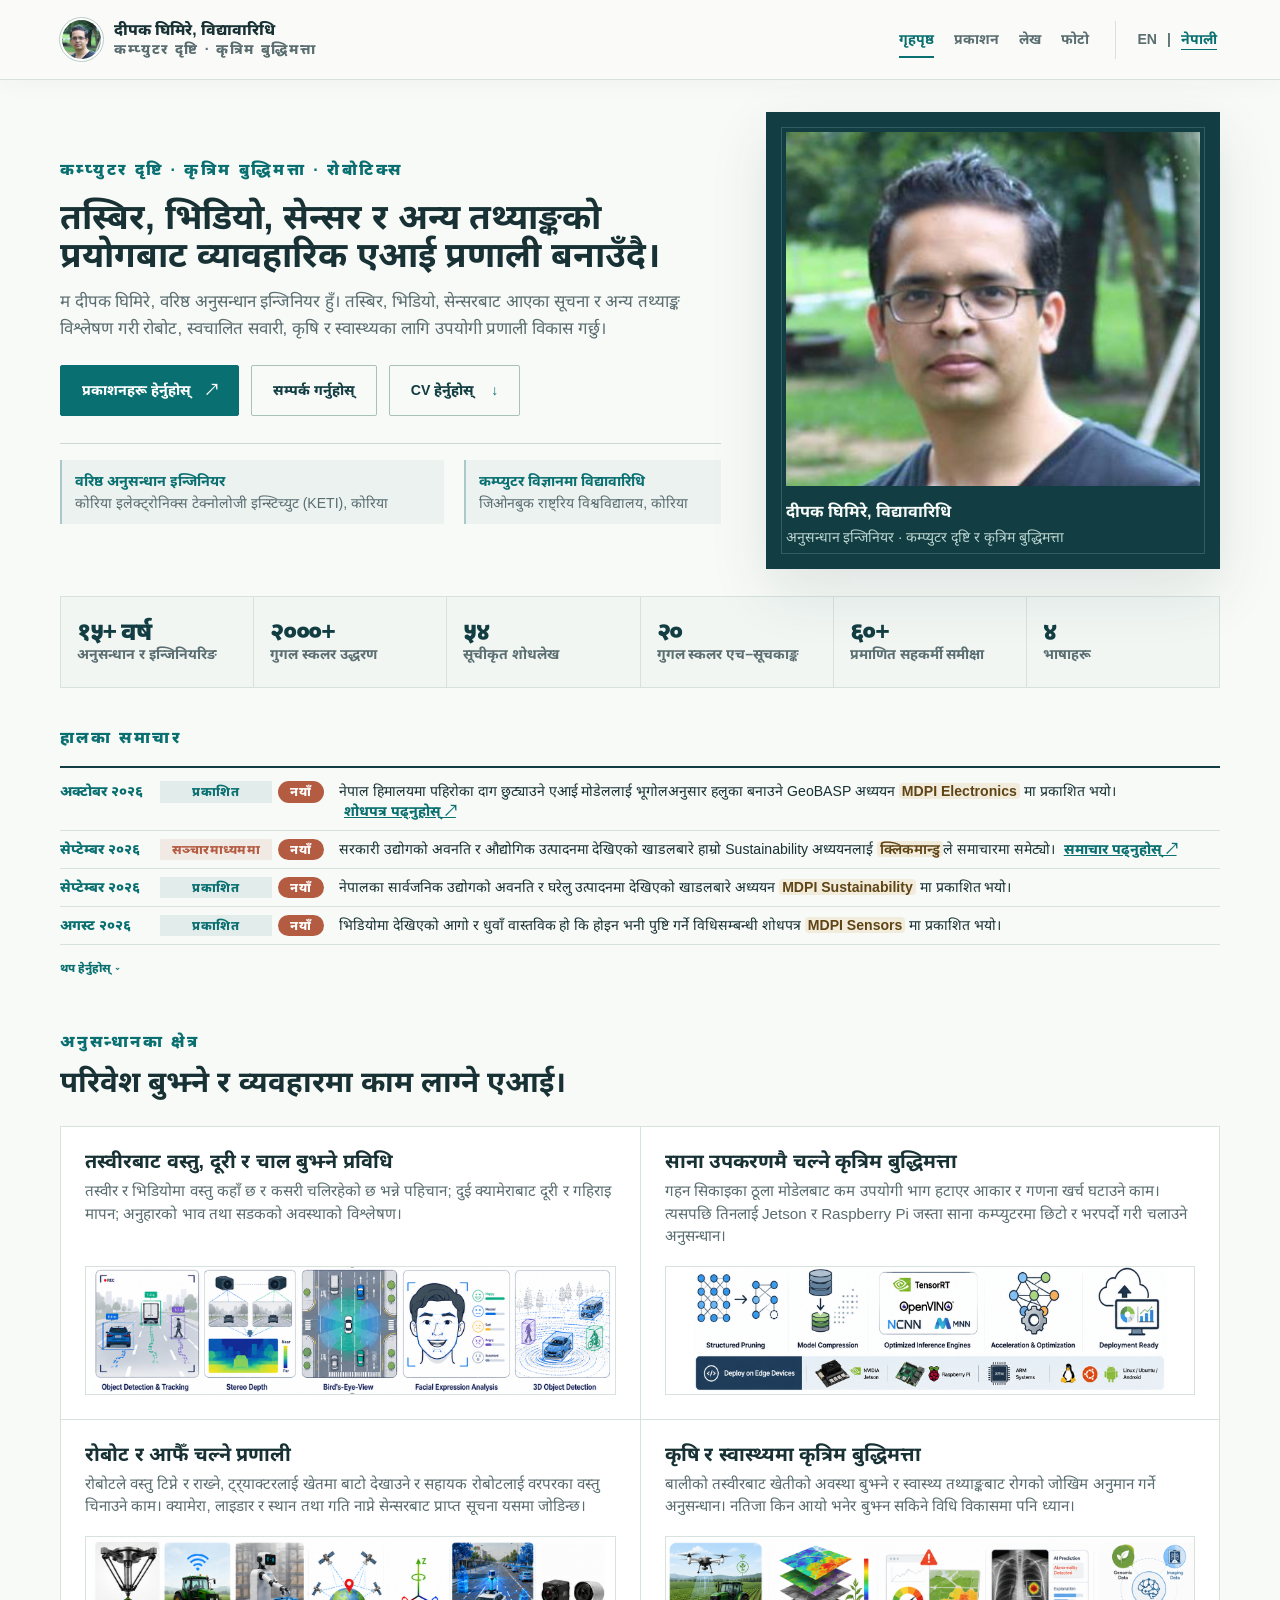
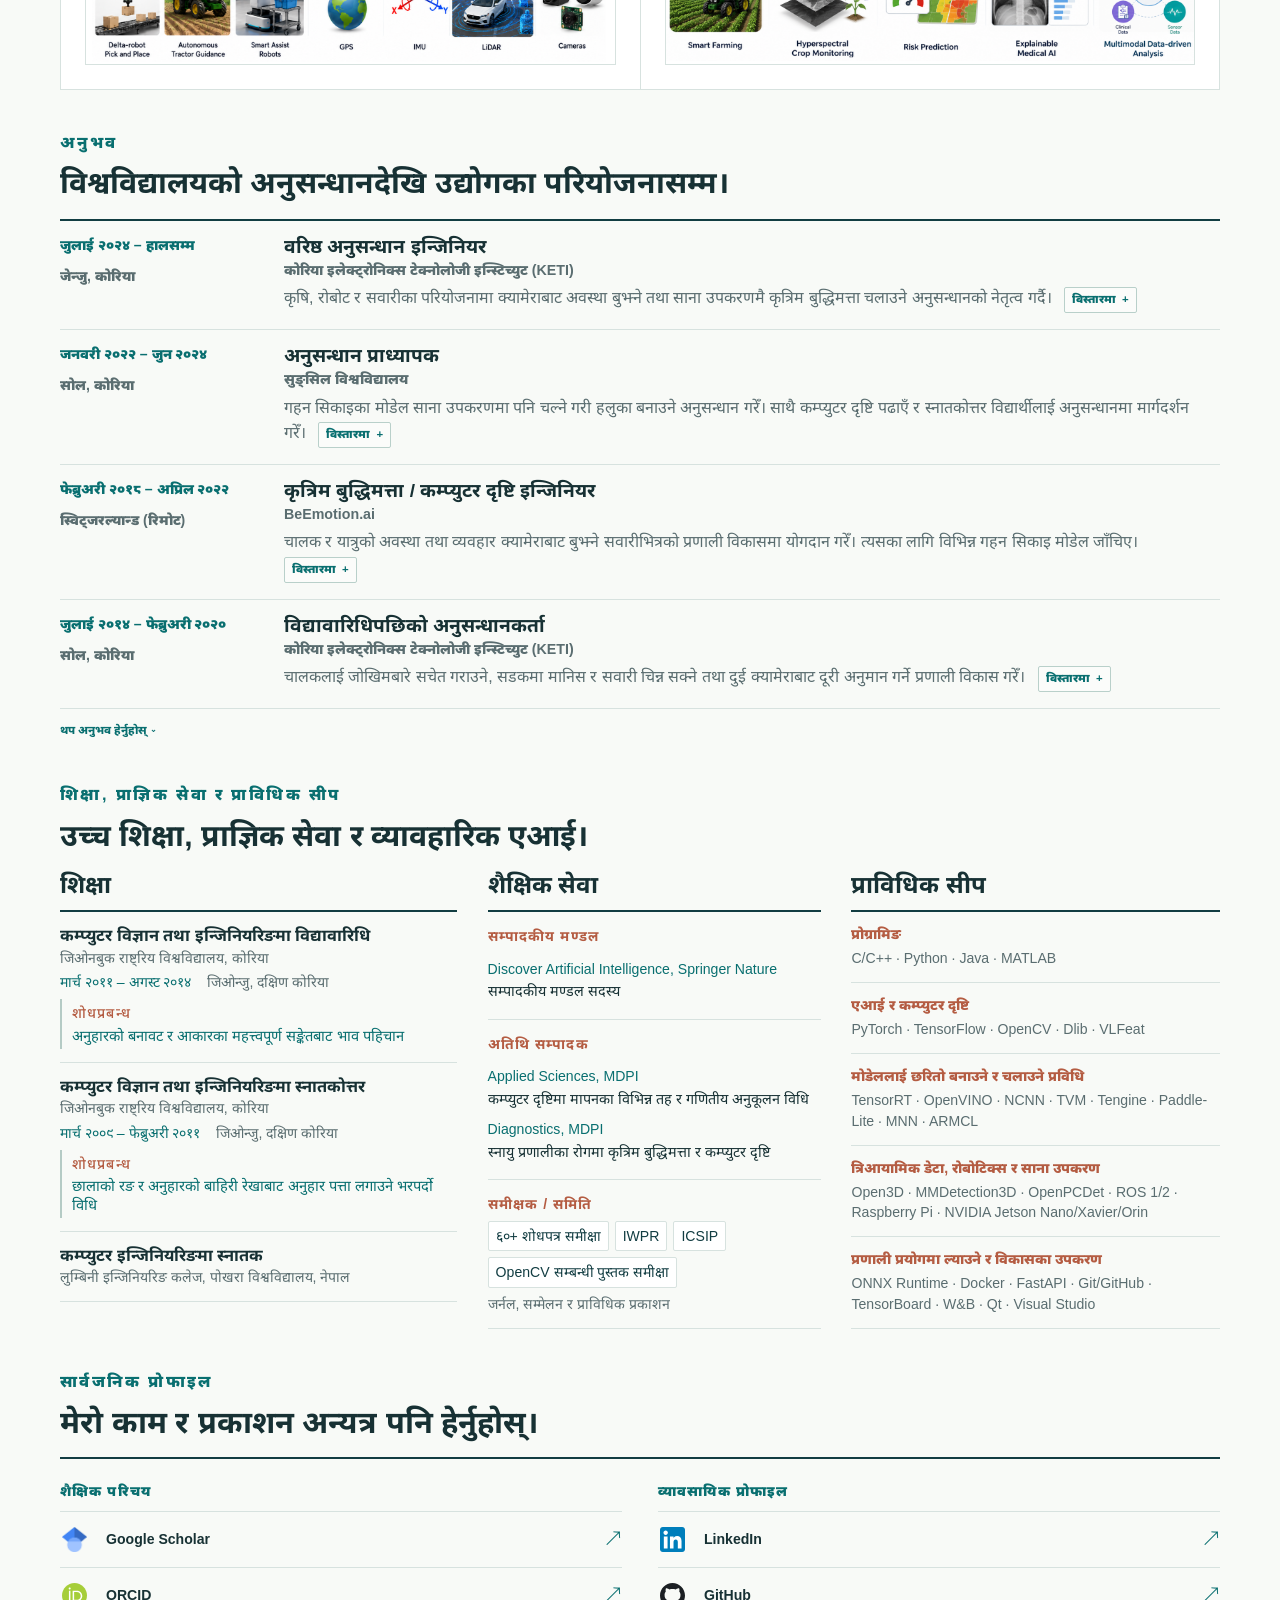
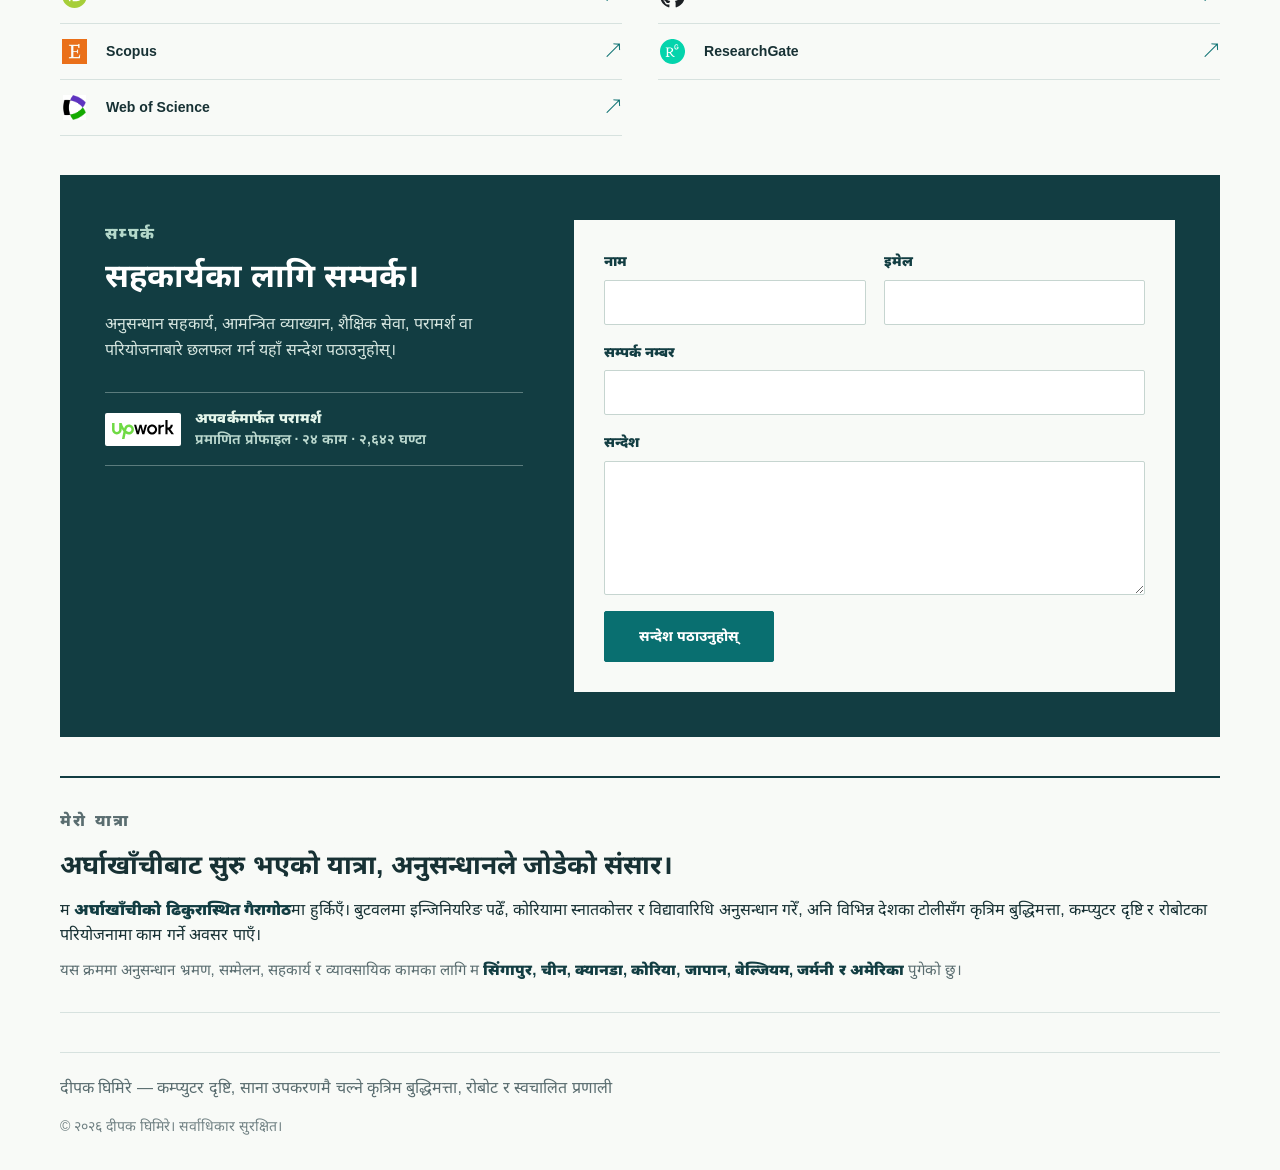
==== commit 7c00b352: "Prioritize recent news and compact English homepage updates" ====
--- a/ne/index.html
+++ b/ne/index.html
@@ -6,7 +6,7 @@
   <meta name="description" content="दीपक घिमिरेको कम्प्युटर दृष्टि, साना उपकरणमै चल्ने कृत्रिम बुद्धिमत्ता, रोबोट र स्वचालित प्रणालीसम्बन्धी अनुसन्धान।">
   <title>दीपक घिमिरे | कम्प्युटर दृष्टि, कृत्रिम बुद्धिमत्ता र रोबोटिक्स</title>
   <link rel="stylesheet" href="../assets/css/styles.css?v=7">
-  <link rel="stylesheet" href="../assets/css/redesign.css?v=67">
+  <link rel="stylesheet" href="../assets/css/redesign.css?v=70">
 </head>
 <body>
   <header class="site-header">
@@ -96,6 +96,17 @@
       </div>
     </section>
 
+    <section class="news-section" aria-label="समाचार र अपडेट">
+      <div class="section-heading">
+        <p class="section-kicker">हालका समाचार</p>
+      </div>
+      <div class="news-card">
+        <div class="news-list" data-news-list></div>
+        <noscript>हालका समाचार हेर्न ब्राउजरमा जाभास्क्रिप्ट सक्रिय गर्नुहोस्।</noscript>
+        <button class="news-toggle" type="button" data-news-toggle aria-expanded="false">थप हेर्नुहोस्</button>
+      </div>
+    </section>
+
     <section id="research-identity" class="section-grid">
       <div>
         <p class="section-kicker">अनुसन्धानका क्षेत्र</p>
@@ -138,17 +149,6 @@
             </button>
           </div>
         </article>
-      </div>
-    </section>
-
-    <section class="news-section" aria-label="समाचार र अपडेट">
-      <div class="section-heading">
-        <p class="section-kicker">हालका समाचार</p>
-      </div>
-      <div class="news-card">
-        <div class="news-list" data-news-list></div>
-        <noscript>हालका समाचार हेर्न ब्राउजरमा जाभास्क्रिप्ट सक्रिय गर्नुहोस्।</noscript>
-        <button class="news-toggle" type="button" data-news-toggle aria-expanded="false">थप हेर्नुहोस्</button>
       </div>
     </section>
 
--- a/assets/css/redesign.css
+++ b/assets/css/redesign.css
@@ -726,6 +726,14 @@
 .writing-entry-list { gap: 0; border-top: 2px solid var(--night); }
 .writing-entry { gap: 20px; padding: 16px 0; border-width: 0 0 1px; border-radius: 0; box-shadow: none; background: none; }
 .writing-entry-copy h3 { font-size: 1.28rem; }
+.writing-language-note {
+  display: block;
+  margin-bottom: 5px;
+  color: var(--river);
+  font-size: var(--minimum-text-size);
+  font-weight: 700;
+  line-height: 1.4;
+}
 .source-logo { border-radius: 0; }
 .writing-entry-actions .is-pending,
 .writing-entry-actions .is-pending:hover {
@@ -879,6 +887,8 @@
   .article-body { padding: 18px 16px 20px; }
 }
 @media (min-width: 901px) {
+  html[lang="en"] .news-item { grid-template-columns: 72px 154px minmax(0, 1fr); column-gap: 10px; padding: 7px 0; }
+  html[lang="en"] .news-tags { grid-template-columns: 112px 38px; gap: 4px; width: 154px; }
   html[lang="en"] .hero .eyebrow { margin-bottom: 11px; }
   html[lang="en"] .hero h1 { margin-bottom: 11px; line-height: 1.08; }
   html[lang="en"] .hero-text { line-height: 1.5; }
@@ -886,7 +896,7 @@
   html[lang="en"] .hero-assurance { margin-top: 20px; padding-top: 12px; }
   html[lang="en"] .hero-assurance span { padding: 9px 12px; }
   html[lang="en"] .origin-intro h2 { white-space: nowrap; }
-  .writing-entry { grid-template-columns: 176px minmax(0, 1fr); }
+  .writing-entry { grid-template-columns: 204px minmax(0, 1fr); }
   .writing-entry:has(.source-logo) .writing-entry-meta time { white-space: nowrap; }
 }
 @media (min-width: 1001px) {
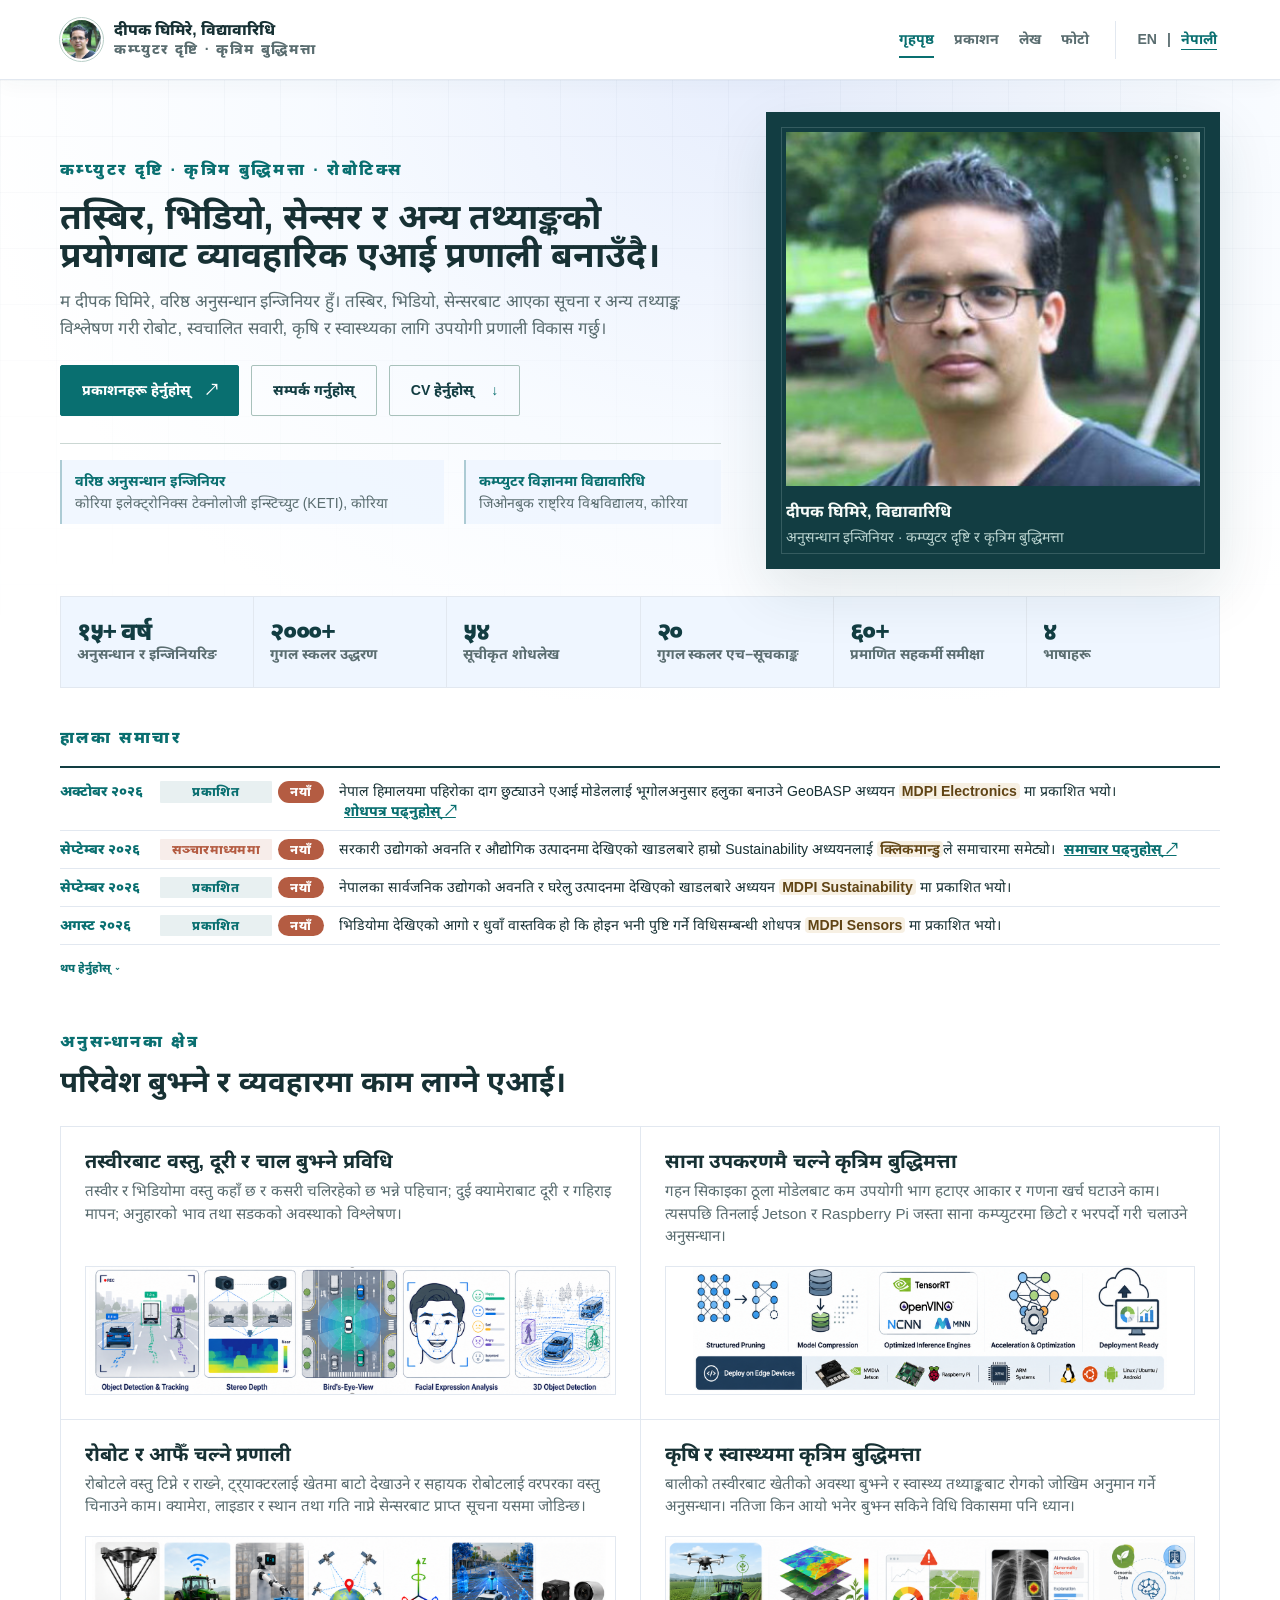
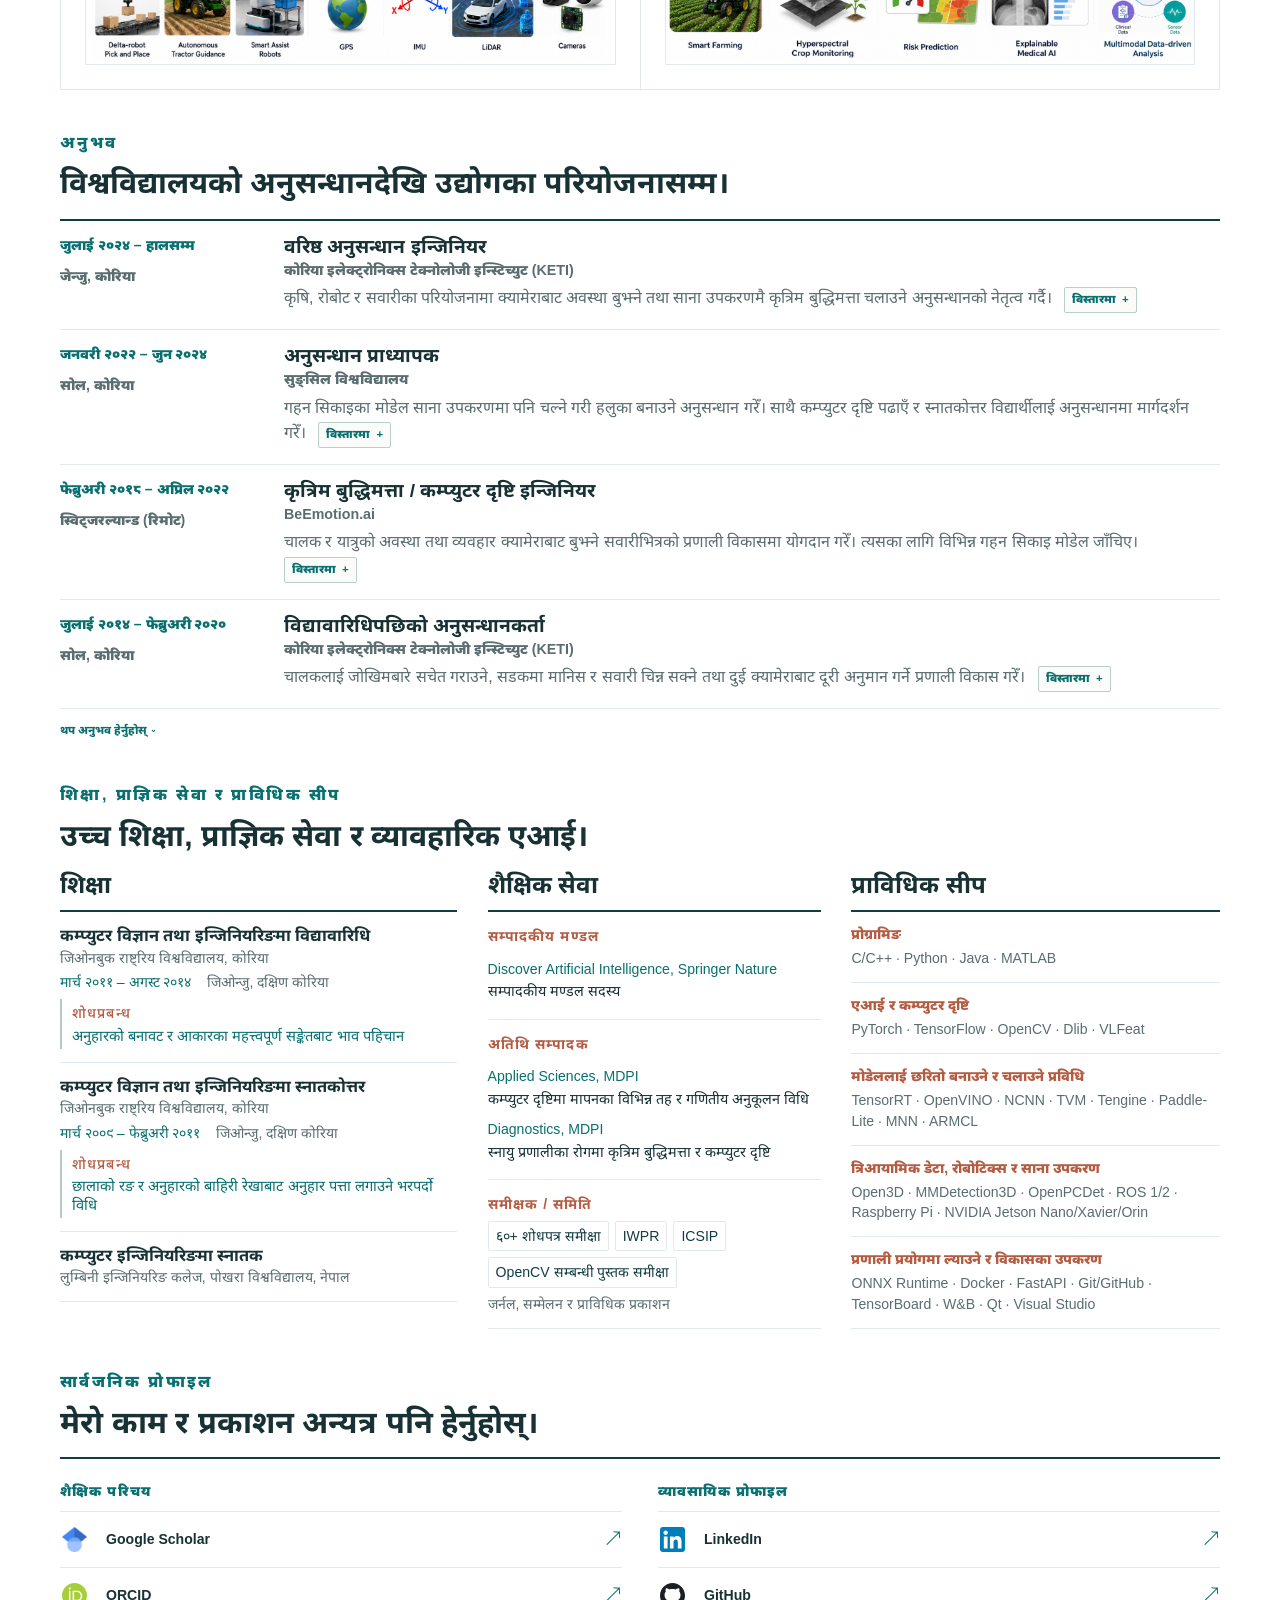
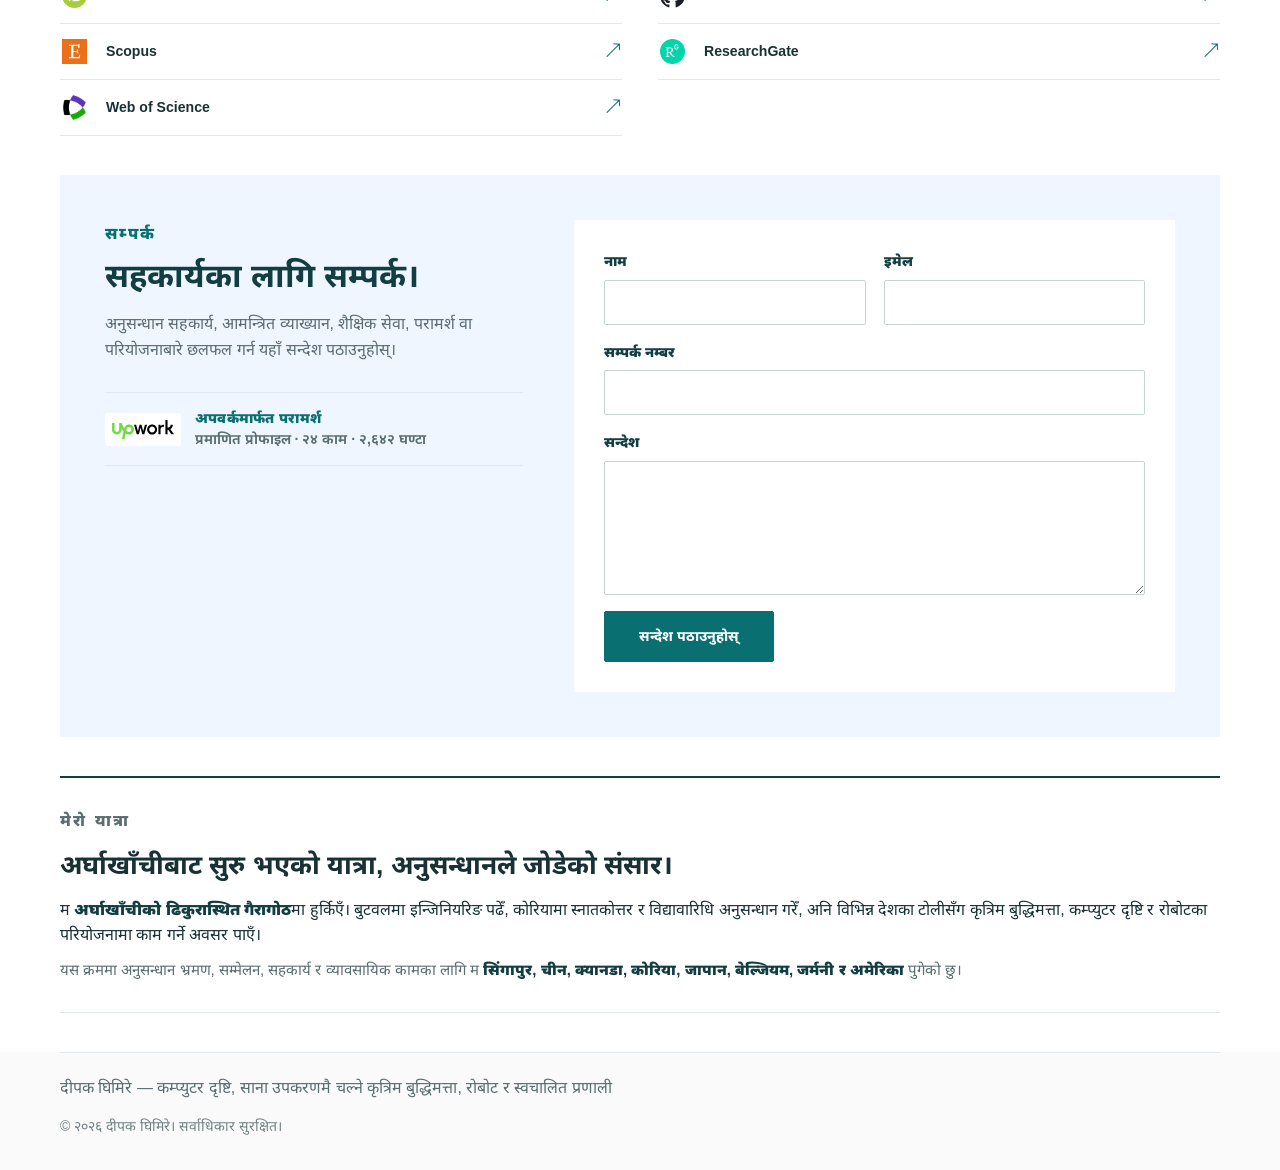
==== commit d17801a5: "Introduce white and pale blue site backgrounds" ====
--- a/ne/index.html
+++ b/ne/index.html
@@ -6,7 +6,7 @@
   <meta name="description" content="दीपक घिमिरेको कम्प्युटर दृष्टि, साना उपकरणमै चल्ने कृत्रिम बुद्धिमत्ता, रोबोट र स्वचालित प्रणालीसम्बन्धी अनुसन्धान।">
   <title>दीपक घिमिरे | कम्प्युटर दृष्टि, कृत्रिम बुद्धिमत्ता र रोबोटिक्स</title>
   <link rel="stylesheet" href="../assets/css/styles.css?v=7">
-  <link rel="stylesheet" href="../assets/css/redesign.css?v=70">
+  <link rel="stylesheet" href="../assets/css/redesign.css?v=72">
 </head>
 <body>
   <header class="site-header">
--- a/assets/css/redesign.css
+++ b/assets/css/redesign.css
@@ -11,9 +11,12 @@
 :root {
   --ink: #173134;
   --muted: #5a6d70;
-  --paper: #f8faf7;
+  --paper: #fff;
   --surface: #fff;
-  --line: #d7e2df;
+  --surface-muted: #fafafa;
+  --surface-tint: #eff6ff;
+  --surface-hover: #e7f0ff;
+  --line: #e2e8f0;
   --deep-red: #b45c42;
   --river: #096f70;
   --leaf: #527c65;
@@ -43,9 +46,29 @@
 
 html { scroll-padding-top: 92px; }
 body {
-  background: var(--paper);
+  position: relative;
+  isolation: isolate;
+  background-color: var(--paper);
+  background-image: radial-gradient(ellipse at 60% 0%, rgba(37, 99, 235, .11), rgba(239, 246, 255, .5) 42%, rgba(255, 255, 255, 0) 74%);
+  background-position: center 80px;
+  background-size: 100% 620px;
+  background-repeat: no-repeat;
   font-family: Inter, "Noto Sans Devanagari", "Nirmala UI", "Segoe UI", Arial, sans-serif;
   -webkit-font-smoothing: antialiased;
+}
+/* A quiet grid fades into the white page beneath the introductory content. */
+body::before {
+  content: "";
+  position: absolute;
+  z-index: -1;
+  top: 80px;
+  right: 0;
+  left: 0;
+  height: 560px;
+  background-image: linear-gradient(rgba(100, 116, 139, .045) 1px, transparent 1px), linear-gradient(90deg, rgba(100, 116, 139, .045) 1px, transparent 1px);
+  background-size: 56px 56px;
+  mask-image: linear-gradient(#000, transparent);
+  pointer-events: none;
 }
 html[lang="ne"] body {
   font-family: "Noto Sans Devanagari", "Nirmala UI", "Segoe UI", Arial, sans-serif;
@@ -71,7 +94,7 @@
   min-height: 80px;
   margin: 0;
   padding: 12px max(var(--page-gutter), calc((100% - var(--max)) / 2));
-  background: rgba(250, 251, 248, .96);
+  background: rgba(255, 255, 255, .96);
   border-bottom: 1px solid var(--line);
   box-shadow: 0 5px 20px rgba(18, 61, 66, .035);
 }
@@ -199,7 +222,7 @@
   .quick-menu > a:hover,
   .quick-menu > a.active,
   .quick-menu-top:hover {
-    background: #edf5f2;
+    background: var(--surface-hover);
     color: var(--river);
   }
   .quick-menu-top {
@@ -250,7 +273,7 @@
 .button.primary { border-color: var(--river); background: var(--river); }
 .button.primary:hover { background: #075b5b; }
 .button.secondary { border-color: #a8c1bb; background: transparent; }
-.button.secondary:hover { background: #edf5f2; }
+.button.secondary:hover { background: var(--surface-hover); }
 .button-label-short { display: none; }
 .cv-download-menu { position: relative; }
 .cv-download-menu summary { list-style: none; cursor: pointer; }
@@ -261,7 +284,7 @@
   color: var(--river);
   font-weight: 850;
 }
-.cv-download-menu[open] summary { border-color: var(--river); background: #edf5f2; }
+.cv-download-menu[open] summary { border-color: var(--river); background: var(--surface-tint); }
 .cv-download-options {
   position: absolute;
   top: calc(100% + 8px);
@@ -284,7 +307,7 @@
   text-decoration: none;
 }
 .cv-download-options a + a { border-top: 1px solid var(--line); }
-.cv-download-options a:hover { background: #edf5f2; }
+.cv-download-options a:hover { background: var(--surface-hover); }
 .cv-download-options strong { color: var(--river); font-size: .9rem; }
 .cv-download-options span { align-self: center; color: var(--muted); font-size: var(--minimum-text-size); }
 .hero-assurance {
@@ -302,7 +325,7 @@
   gap: 3px;
   padding: 11px 13px;
   border-left: 2px solid rgba(29, 111, 120, .32);
-  background: rgba(29, 111, 120, .055);
+  background: rgba(239, 246, 255, .85);
   color: var(--muted);
   font-size: var(--minimum-text-size);
   line-height: 1.4;
@@ -377,9 +400,9 @@
   align-content: center;
   min-height: 90px;
   padding: 14px 16px;
-  background: #f1f6f3;
-}
-.metrics-band a:hover { background: #e4f0eb; }
+  background: var(--surface-tint);
+}
+.metrics-band a:hover { background: var(--surface-hover); }
 .metrics-band strong { color: var(--night); font-size: calc(1.72rem - 2pt); font-weight: 850; letter-spacing: -.05em; white-space: nowrap; }
 .metrics-band span { font-size: var(--minimum-text-size); font-weight: 700; line-height: 1.3; }
 .section-grid, .news-section, .timeline-section, .two-column, .profiles, .contact-section, .origin-band {
@@ -403,7 +426,7 @@
 }
 .focus-card:hover, .panel:hover, .publication-card:hover, .writing-entry:hover,
 .gallery-item:hover, .timeline-content:hover { box-shadow: none; transform: none; border-color: var(--line); }
-.focus-card:hover { background: #f0f7f3; }
+.focus-card:hover { background: var(--surface-tint); }
 .focus-card h3 { font-size: 1.24rem; }
 .focus-card p { flex: 1; max-width: none; font-size: .95rem; line-height: 1.5; }
 .focus-card-image {
@@ -614,7 +637,7 @@
   background: none;
 }
 .profile-group-grid a::after { content: "↗"; align-self: center; color: var(--river); font-size: 1.1rem; font-weight: 500; }
-.profile-group-grid a:hover { padding-left: 7px; border-color: var(--river); background: #edf5f1; }
+.profile-group-grid a:hover { padding-left: 7px; border-color: var(--river); background: var(--surface-tint); }
 .profile-links img, .profile-links .researchgate-logo, .profile-links .scopus-profile img { width: 25px; height: 25px; }
 
 /* Contact uses a clear invitation and a quiet form surface. */
@@ -625,13 +648,13 @@
   padding: clamp(28px, 3.5vw, 46px);
   border: 0;
   border-radius: 0;
-  background: var(--night);
-  color: #f5faf7;
+  background: var(--surface-tint);
+  color: var(--ink);
   box-shadow: none;
 }
-.contact-intro .section-kicker { color: #b4d8ca; }
-.contact-intro h2 { margin-bottom: 16px; color: #fff; font-size: clamp(2.1rem, 3vw, 3rem); }
-.contact-intro > p:not(.section-kicker) { max-width: 42ch; color: #d5e5df; line-height: 1.6; }
+.contact-intro .section-kicker { color: var(--river); }
+.contact-intro h2 { margin-bottom: 16px; color: var(--night); font-size: clamp(2.1rem, 3vw, 3rem); }
+.contact-intro > p:not(.section-kicker) { max-width: 42ch; color: var(--muted); line-height: 1.6; }
 .contact-intro .consulting-profile {
   display: flex;
   align-items: center;
@@ -639,13 +662,13 @@
   margin-top: 30px;
   padding: 17px 0;
   border: 0;
-  border-top: 1px solid rgba(225, 241, 235, .35);
-  border-bottom: 1px solid rgba(225, 241, 235, .35);
+  border-top: 1px solid var(--line);
+  border-bottom: 1px solid var(--line);
   border-radius: 0;
   background: none;
   box-shadow: none;
 }
-.contact-intro .consulting-profile:hover { background: none; border-color: #c5dfd3; }
+.contact-intro .consulting-profile:hover { background: none; border-color: var(--river); }
 .consulting-note::after { display: none; }
 .contact-intro .consulting-profile .upwork-logo {
   float: none;
@@ -658,9 +681,9 @@
   background: #fff;
 }
 .contact-intro .consulting-profile span { display: grid; gap: 4px; min-width: 0; }
-.contact-intro .consulting-profile em { margin: 0; color: #e5f6eb; letter-spacing: .02em; text-transform: none; }
-.contact-intro .consulting-profile small { margin: 0; color: #bcd9cf; font-weight: 650; }
-.contact-form { gap: 16px 18px; padding: clamp(20px, 2.4vw, 30px); background: #f8faf7; }
+.contact-intro .consulting-profile em { margin: 0; color: var(--river); letter-spacing: .02em; text-transform: none; }
+.contact-intro .consulting-profile small { margin: 0; color: var(--muted); font-weight: 650; }
+.contact-form { gap: 16px 18px; padding: clamp(20px, 2.4vw, 30px); background: var(--surface); }
 .contact-form label:nth-of-type(3) { grid-column: 1 / -1; }
 .contact-form input, .contact-form textarea { border-color: #c6d5d0; border-radius: 2px; background: #fff; }
 .contact-form input { min-height: 45px; }
@@ -719,7 +742,7 @@
 .other-publications { border-top: 2px solid var(--night); }
 .other-pub-list { gap: 0; border-top: 1px solid var(--line); border-left: 1px solid var(--line); }
 .other-pub-list a { padding: 15px; border-width: 0 1px 1px 0; border-radius: 0; box-shadow: none; }
-.other-pub-list a:hover { transform: none; box-shadow: none; background: #f0f7f3; }
+.other-pub-list a:hover { transform: none; box-shadow: none; background: var(--surface-tint); }
 .publication-grid, .publication-list, .gallery-grid, .writing-layout { margin-bottom: 18px; }
 .writing-section { grid-template-columns: 176px minmax(0, 1fr); gap: 24px; margin-bottom: 27px; }
 .writing-section-heading { top: 104px; }
@@ -774,7 +797,13 @@
 .generated-tile.warm { background: #f3ece1; }
 .generated-tile.green { background: #e7eee3; }
 .editorial-guide { margin: 9px 0 23px; padding: 20px; }
-.site-footer { width: min(var(--max), calc(100% - var(--page-gutter) - var(--page-gutter))); padding: 22px 0 32px; }
+.site-footer {
+  width: min(var(--max), calc(100% - var(--page-gutter) - var(--page-gutter)));
+  padding: 22px 0 32px;
+  background: var(--surface-muted);
+  box-shadow: 0 0 0 100vmax var(--surface-muted);
+  clip-path: inset(0 -100vmax);
+}
 html[lang="ne"] .timeline details[open] summary::before,
 html[lang="ne"] .pub-details[open] summary::before { content: "लुकाउनुहोस्"; }
 
@@ -887,8 +916,8 @@
   .article-body { padding: 18px 16px 20px; }
 }
 @media (min-width: 901px) {
-  html[lang="en"] .news-item { grid-template-columns: 72px 154px minmax(0, 1fr); column-gap: 10px; padding: 7px 0; }
-  html[lang="en"] .news-tags { grid-template-columns: 112px 38px; gap: 4px; width: 154px; }
+  html[lang="en"] .news-item { grid-template-columns: 72px 166px minmax(0, 1fr); column-gap: 10px; padding: 7px 0; }
+  html[lang="en"] .news-tags { grid-template-columns: 116px 44px; gap: 6px; width: 166px; }
   html[lang="en"] .hero .eyebrow { margin-bottom: 11px; }
   html[lang="en"] .hero h1 { margin-bottom: 11px; line-height: 1.08; }
   html[lang="en"] .hero-text { line-height: 1.5; }
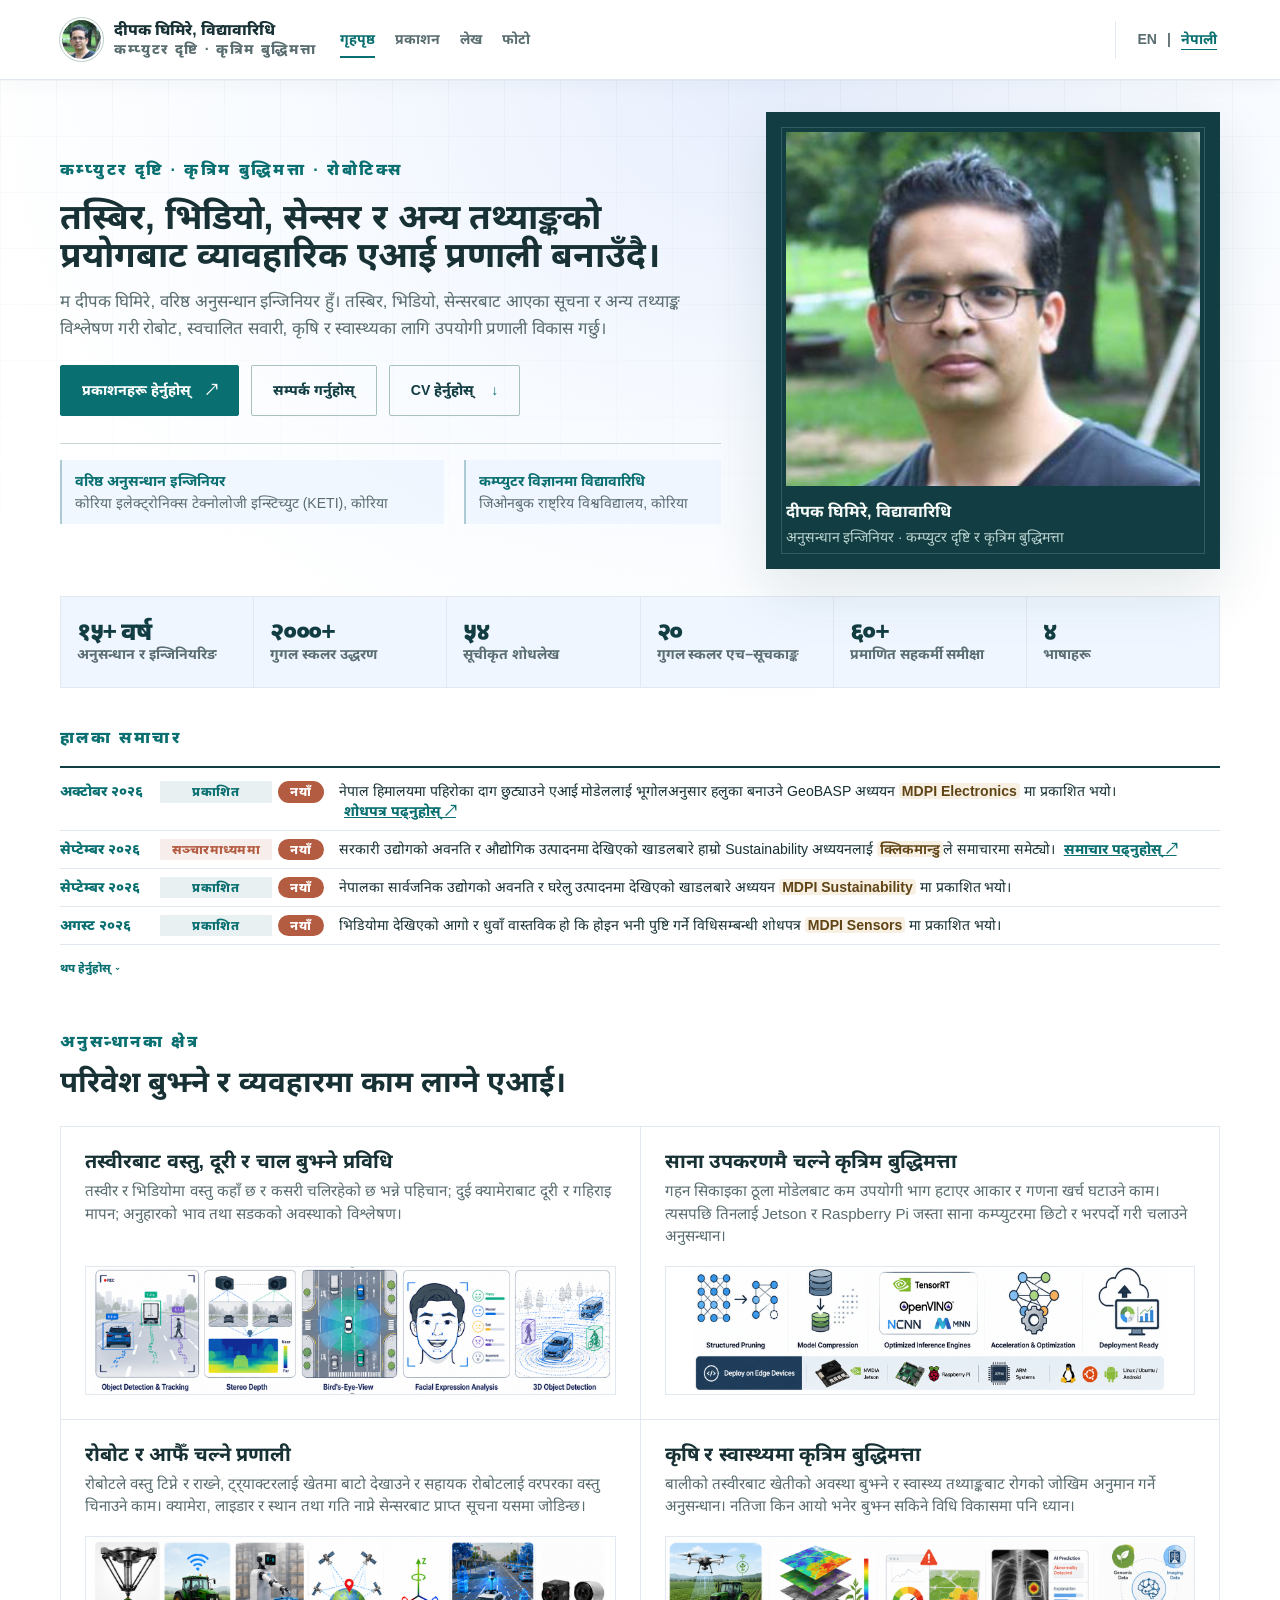
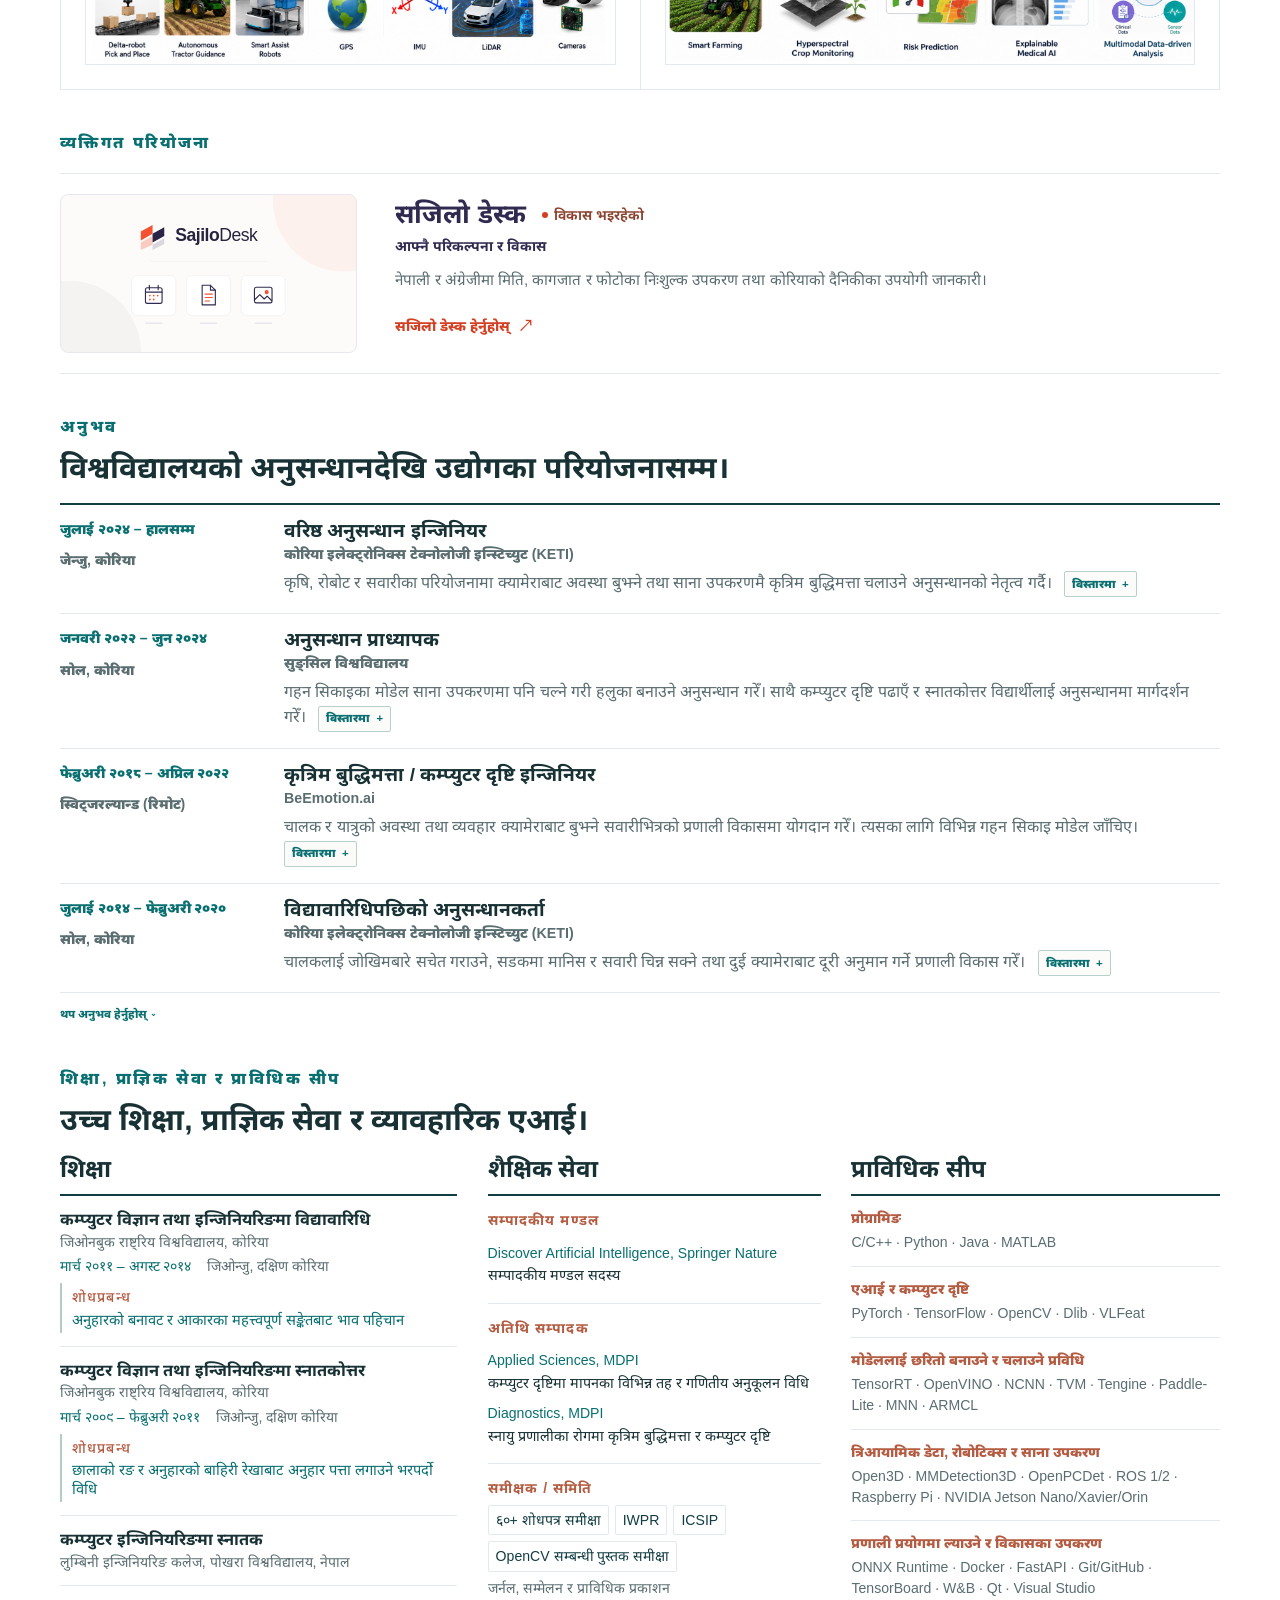
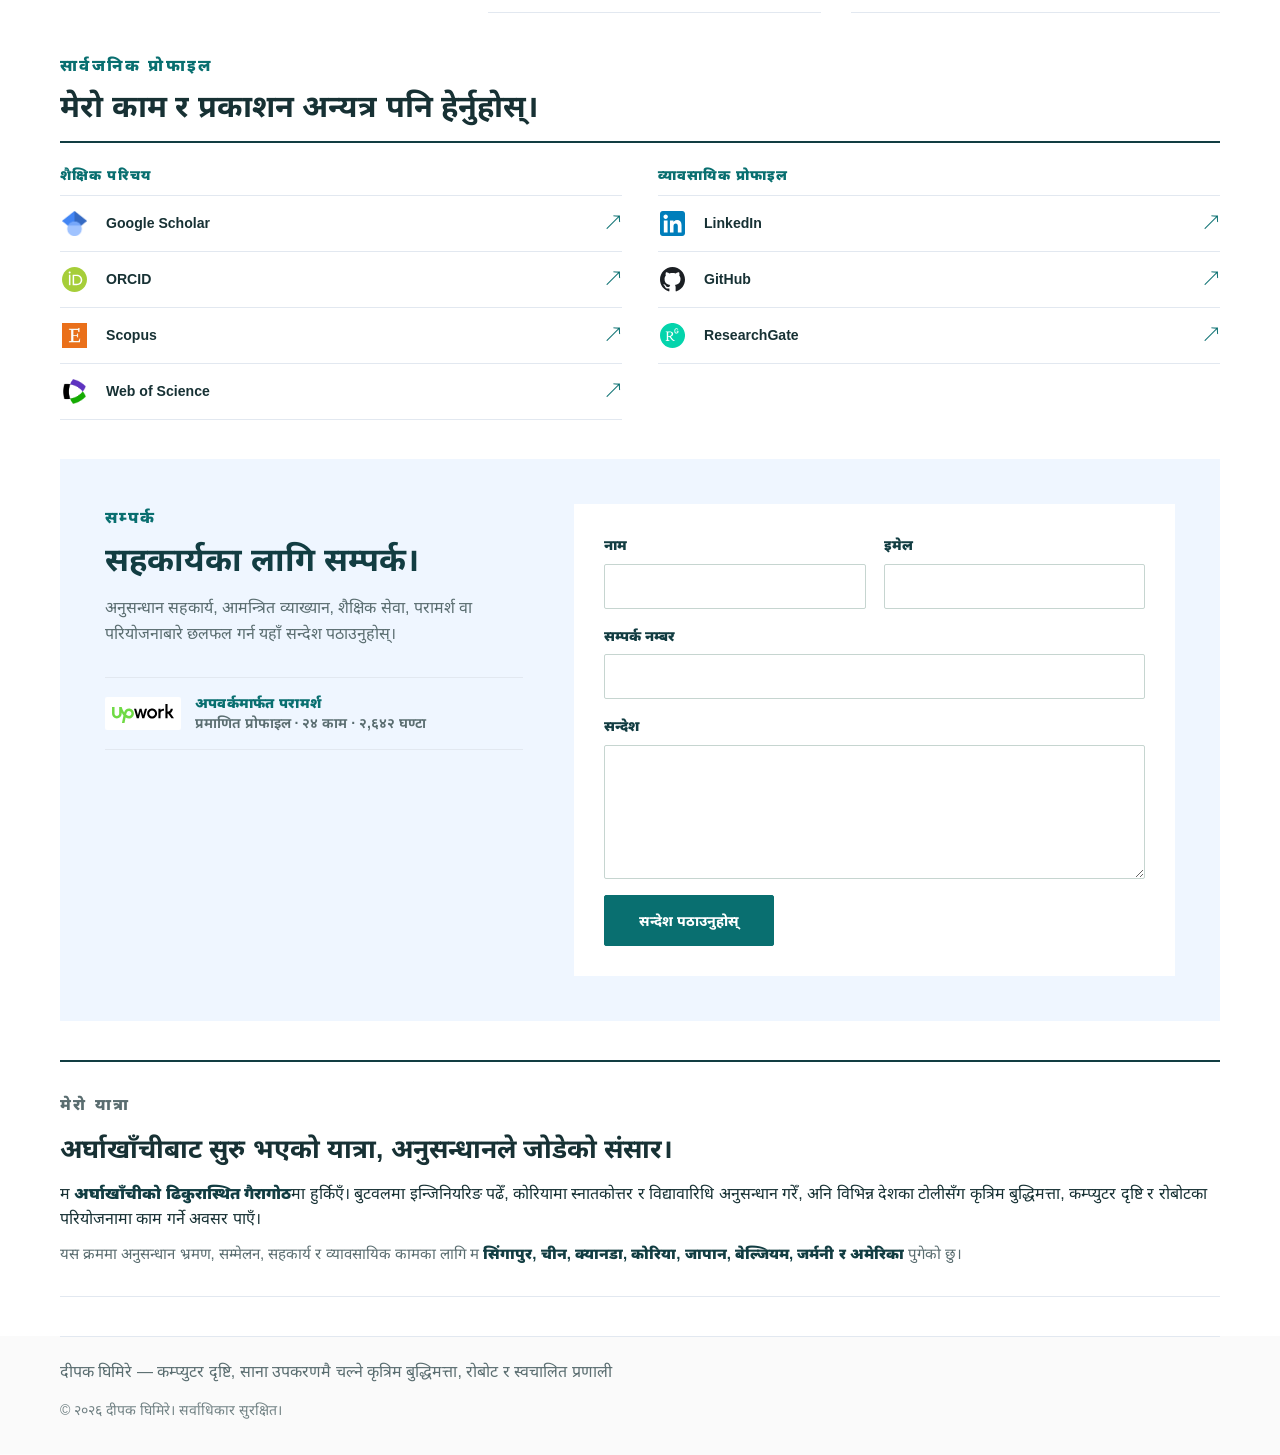
==== commit 13fbbb0b: "Feature SajiloDesk and left-align desktop navigation" ====
--- a/ne/index.html
+++ b/ne/index.html
@@ -6,7 +6,7 @@
   <meta name="description" content="दीपक घिमिरेको कम्प्युटर दृष्टि, साना उपकरणमै चल्ने कृत्रिम बुद्धिमत्ता, रोबोट र स्वचालित प्रणालीसम्बन्धी अनुसन्धान।">
   <title>दीपक घिमिरे | कम्प्युटर दृष्टि, कृत्रिम बुद्धिमत्ता र रोबोटिक्स</title>
   <link rel="stylesheet" href="../assets/css/styles.css?v=7">
-  <link rel="stylesheet" href="../assets/css/redesign.css?v=72">
+  <link rel="stylesheet" href="../assets/css/redesign.css?v=73">
 </head>
 <body>
   <header class="site-header">
@@ -38,11 +38,11 @@
           <details class="cv-download-menu">
             <summary class="button secondary"><span class="button-label-long">CV हेर्नुहोस्</span><span class="button-label-short">CV हेर्नुहोस्</span></summary>
             <div class="cv-download-options">
-              <a href="../assets/docs/deepak-ghimire-short-cv.pdf" target="_blank" rel="noopener">
+              <a href="../assets/docs/deepak-ghimire-short-cv.pdf?v=20261104" target="_blank" rel="noopener">
                 <strong>संक्षिप्त CV</strong>
                 <span>१ पृष्ठको PDF</span>
               </a>
-              <a href="../assets/docs/deepak-ghimire-full-cv.pdf" target="_blank" rel="noopener">
+              <a href="../assets/docs/deepak-ghimire-full-cv.pdf?v=20261104" target="_blank" rel="noopener">
                 <strong>विस्तृत CV</strong>
                 <span>३ पृष्ठको PDF</span>
               </a>
@@ -150,6 +150,24 @@
           </div>
         </article>
       </div>
+    </section>
+
+    <section class="projects-section" id="independent-projects" aria-labelledby="projects-heading">
+      <div class="section-heading">
+        <p class="section-kicker" id="projects-heading">व्यक्तिगत परियोजना</p>
+      </div>
+      <article class="project-feature" aria-labelledby="sajilodesk-heading">
+        <img class="project-visual" src="../assets/images/sajilodesk-project.svg" alt="सजिलो डेस्कको लोगो तथा मिति, कागजात र फोटोका उपकरणका संकेत" width="600" height="320" loading="lazy" decoding="async">
+        <div class="project-copy">
+          <div class="project-title-row">
+            <h2 id="sajilodesk-heading">सजिलो डेस्क</h2>
+            <span class="project-status">विकास भइरहेको</span>
+          </div>
+          <p class="project-role">आफ्नै परिकल्पना र विकास</p>
+          <p>नेपाली र अंग्रेजीमा मिति, कागजात र फोटोका निःशुल्क उपकरण तथा कोरियाको दैनिकीका उपयोगी जानकारी।</p>
+          <a class="project-visit" href="https://sajilodesk.com/ne/" hreflang="ne" target="_blank" rel="noopener">सजिलो डेस्क हेर्नुहोस् <span aria-hidden="true">↗</span></a>
+        </div>
+      </article>
     </section>
 
     <section class="timeline-section">
--- a/assets/css/redesign.css
+++ b/assets/css/redesign.css
@@ -405,7 +405,7 @@
 .metrics-band a:hover { background: var(--surface-hover); }
 .metrics-band strong { color: var(--night); font-size: calc(1.72rem - 2pt); font-weight: 850; letter-spacing: -.05em; white-space: nowrap; }
 .metrics-band span { font-size: var(--minimum-text-size); font-weight: 700; line-height: 1.3; }
-.section-grid, .news-section, .timeline-section, .two-column, .profiles, .contact-section, .origin-band {
+.section-grid, .news-section, .projects-section, .timeline-section, .two-column, .profiles, .contact-section, .origin-band {
   margin-bottom: 39px;
 }
 .section-heading { max-width: none; margin-bottom: 18px; }
@@ -442,6 +442,46 @@
   background: none;
 }
 .focus-card-image img { object-fit: contain; object-position: center; }
+
+/* Independent projects keep their own brand within the portfolio layout. */
+.project-feature {
+  --project-accent: #d43f22;
+  --project-ink: #302a50;
+  display: grid;
+  grid-template-columns: minmax(230px, .36fr) minmax(0, 1fr);
+  align-items: center;
+  gap: clamp(24px, 3vw, 40px);
+  padding: 20px 0;
+  border-top: 1px solid var(--line);
+  border-bottom: 1px solid var(--line);
+}
+.project-visual {
+  width: 100%;
+  height: auto;
+  aspect-ratio: 15 / 8;
+  border: 1px solid #e9e7ed;
+  border-radius: 8px;
+  background: #fcfbf9;
+}
+.project-copy { min-width: 0; }
+.project-title-row { display: flex; flex-wrap: wrap; align-items: center; gap: 10px 16px; margin-bottom: 5px; }
+.project-title-row h2 { margin: 0; color: var(--project-ink); font-size: min(1.65rem, var(--section-title-size)); }
+.project-status { display: inline-flex; align-items: center; gap: 6px; color: #8b422e; font-size: var(--minimum-text-size); font-weight: 650; }
+.project-status::before { content: ""; width: 6px; height: 6px; flex: 0 0 6px; border-radius: 50%; background: var(--project-accent); }
+.project-copy .project-role { margin: 0 0 9px; color: var(--project-ink); font-size: var(--minimum-text-size); font-weight: 700; }
+.project-copy > p:not(.project-role) { margin: 0 0 12px; color: var(--muted); font-size: .95rem; line-height: 1.6; }
+.project-visit {
+  display: inline-flex;
+  align-items: center;
+  gap: 10px;
+  min-height: 44px;
+  color: var(--project-accent);
+  font-size: var(--minimum-text-size);
+  font-weight: 800;
+  text-decoration: none;
+  text-underline-offset: 4px;
+}
+.project-visit:hover { color: var(--project-ink); text-decoration: underline; }
 
 /* News and career */
 .news-section .section-heading { margin-bottom: 16px; }
@@ -889,7 +929,8 @@
   .metrics-band div, .metrics-band a { min-height: 82px; padding: 12px 14px; }
   .metrics-band strong { font-size: calc(1.58rem - 2pt); }
   .metrics-band span { font-size: var(--minimum-text-size); }
-  .section-grid, .news-section, .timeline-section, .credentials-section, .two-column, .profiles, .contact-section, .origin-band { margin-bottom: 30px; }
+  .section-grid, .news-section, .projects-section, .timeline-section, .credentials-section, .two-column, .profiles, .contact-section, .origin-band { margin-bottom: 30px; }
+  .project-feature { grid-template-columns: 1fr; gap: 18px; padding: 18px 0; }
   .focus-grid { grid-template-columns: 1fr; }
   .focus-card { min-height: 0; padding: 18px 20px; }
   .focus-card-image { width: 100%; height: auto; margin: 13px 0 0; padding: 0; }
@@ -916,6 +957,7 @@
   .article-body { padding: 18px 16px 20px; }
 }
 @media (min-width: 901px) {
+  .site-nav { margin-left: 0; margin-right: auto; }
   html[lang="en"] .news-item { grid-template-columns: 72px 166px minmax(0, 1fr); column-gap: 10px; padding: 7px 0; }
   html[lang="en"] .news-tags { grid-template-columns: 116px 44px; gap: 6px; width: 166px; }
   html[lang="en"] .hero .eyebrow { margin-bottom: 11px; }
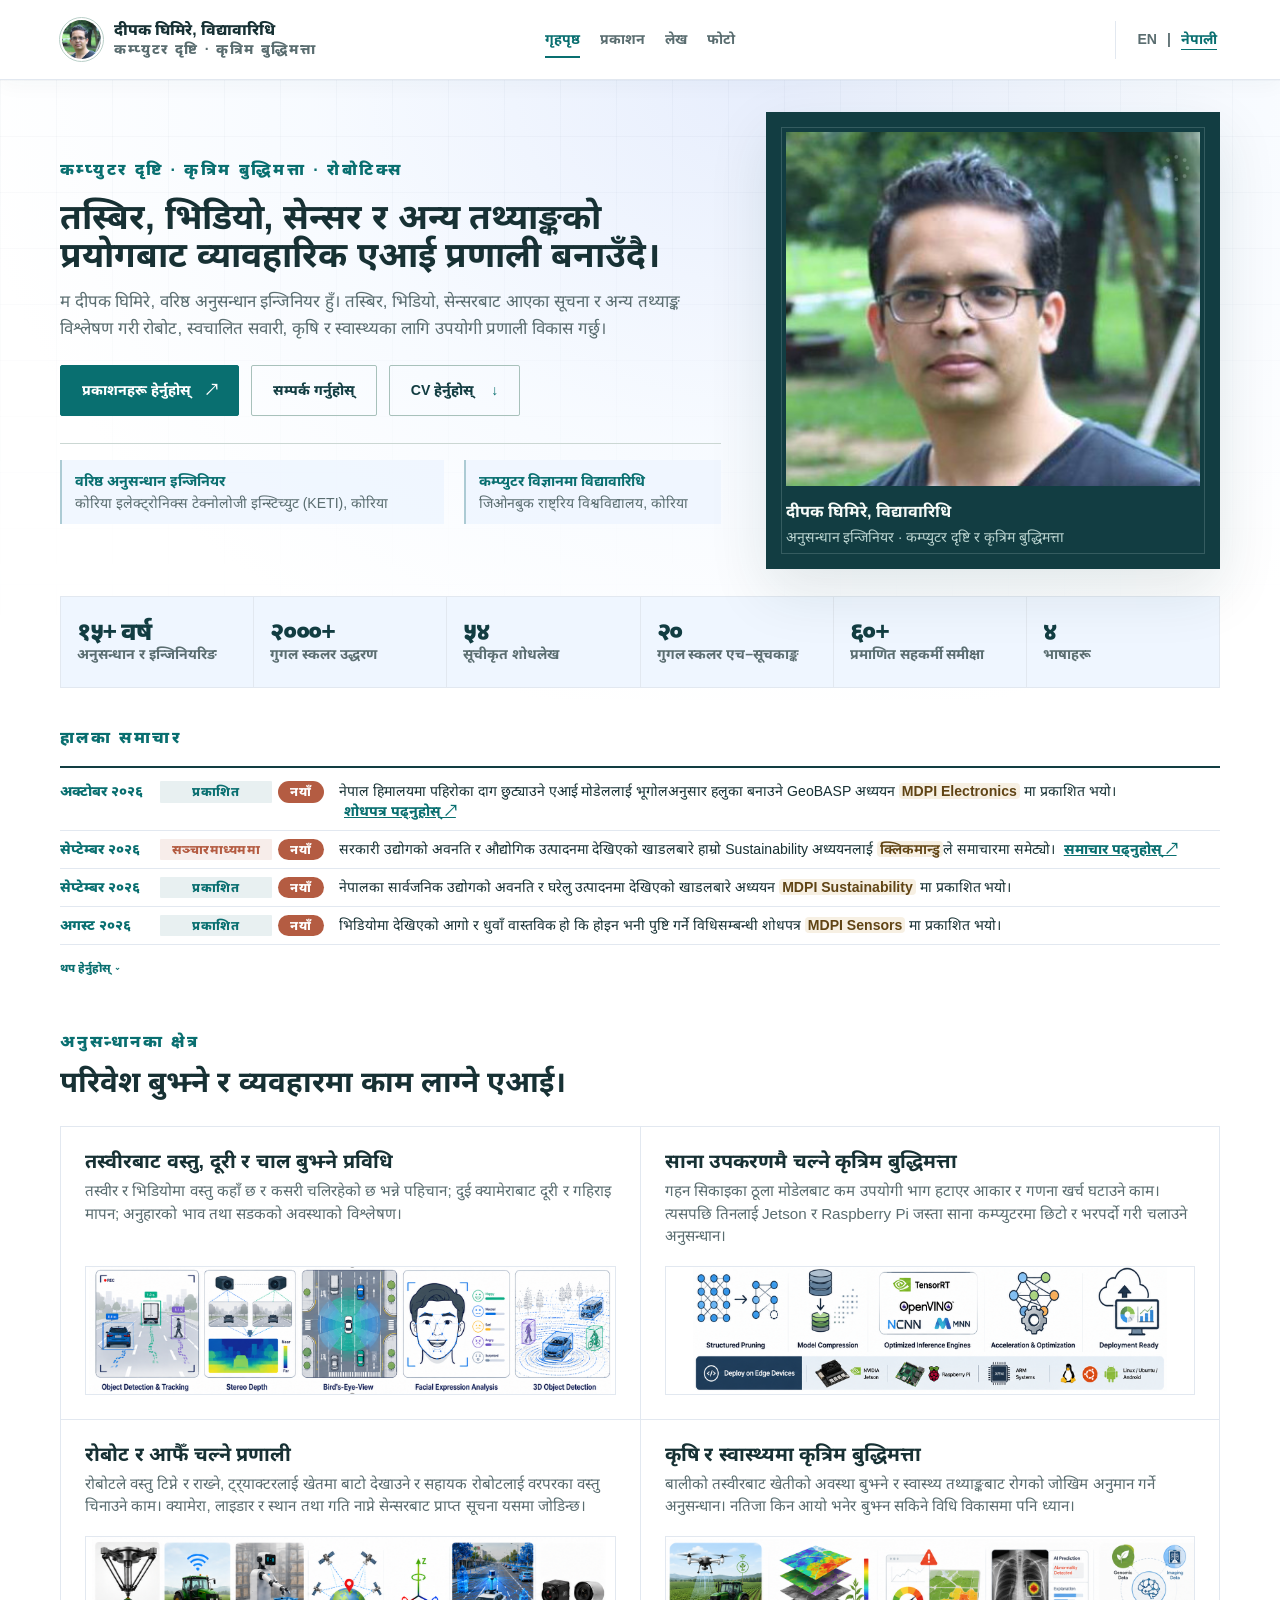
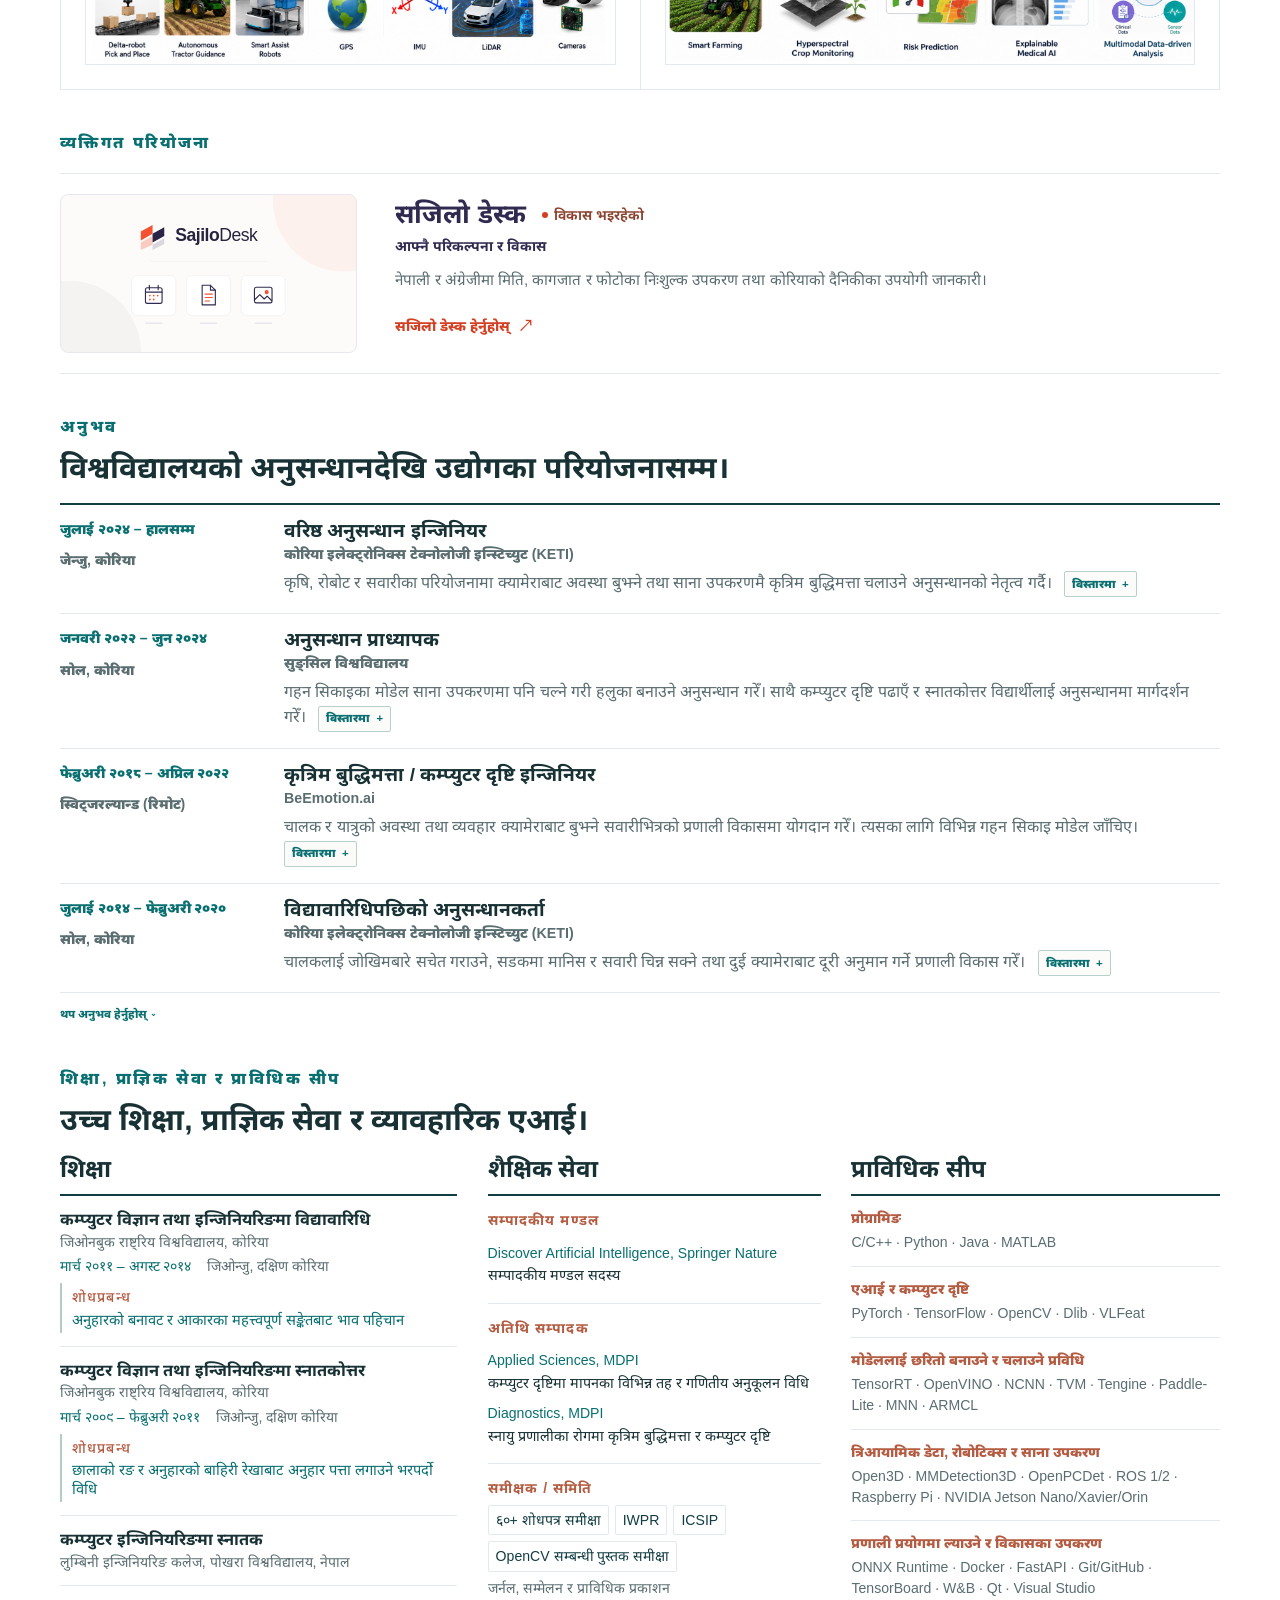
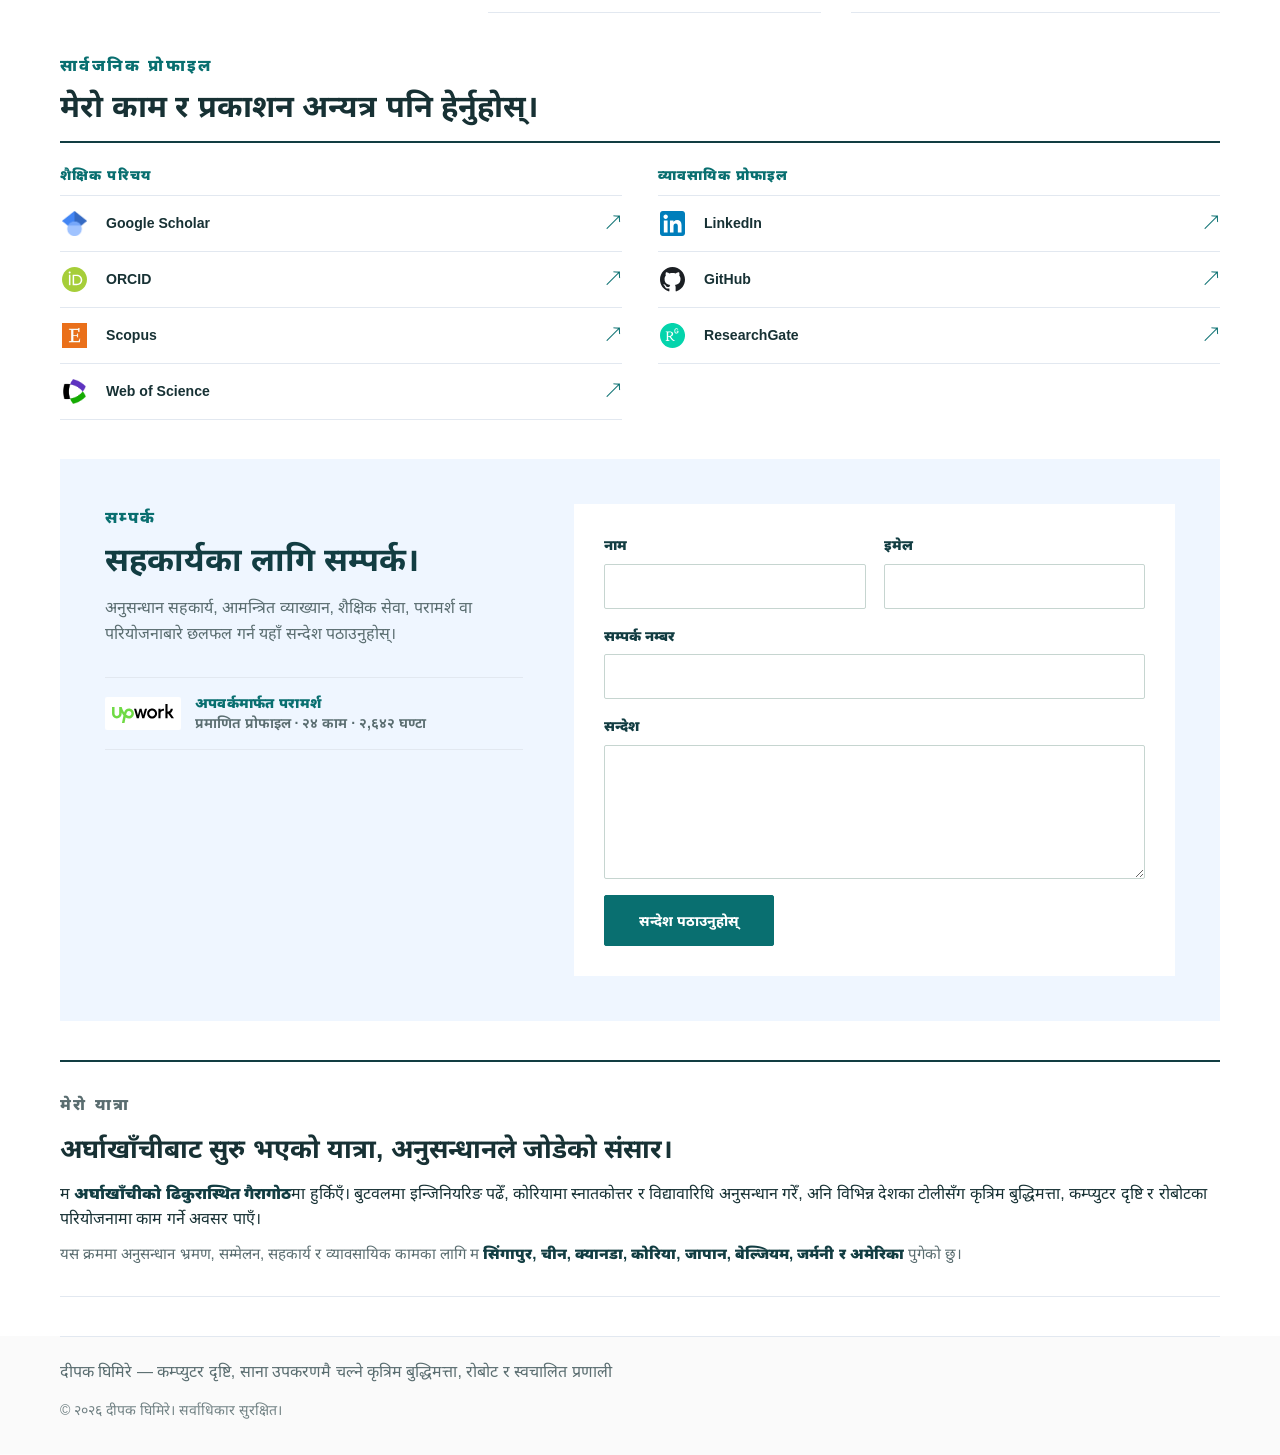
==== commit bda0f67f: "Center desktop navigation across all pages" ====
--- a/ne/index.html
+++ b/ne/index.html
@@ -6,7 +6,7 @@
   <meta name="description" content="दीपक घिमिरेको कम्प्युटर दृष्टि, साना उपकरणमै चल्ने कृत्रिम बुद्धिमत्ता, रोबोट र स्वचालित प्रणालीसम्बन्धी अनुसन्धान।">
   <title>दीपक घिमिरे | कम्प्युटर दृष्टि, कृत्रिम बुद्धिमत्ता र रोबोटिक्स</title>
   <link rel="stylesheet" href="../assets/css/styles.css?v=7">
-  <link rel="stylesheet" href="../assets/css/redesign.css?v=73">
+  <link rel="stylesheet" href="../assets/css/redesign.css?v=74">
 </head>
 <body>
   <header class="site-header">
--- a/assets/css/redesign.css
+++ b/assets/css/redesign.css
@@ -957,7 +957,10 @@
   .article-body { padding: 18px 16px 20px; }
 }
 @media (min-width: 901px) {
-  .site-nav { margin-left: 0; margin-right: auto; }
+  .site-header { display: grid; grid-template-columns: minmax(0, 1fr) auto minmax(0, 1fr); }
+  .site-header .brand { grid-column: 1; grid-row: 1; justify-self: start; }
+  .site-nav { grid-column: 2; grid-row: 1; justify-self: center; margin: 0; }
+  .language-switch { grid-column: 3; grid-row: 1; justify-self: end; }
   html[lang="en"] .news-item { grid-template-columns: 72px 166px minmax(0, 1fr); column-gap: 10px; padding: 7px 0; }
   html[lang="en"] .news-tags { grid-template-columns: 116px 44px; gap: 6px; width: 166px; }
   html[lang="en"] .hero .eyebrow { margin-bottom: 11px; }
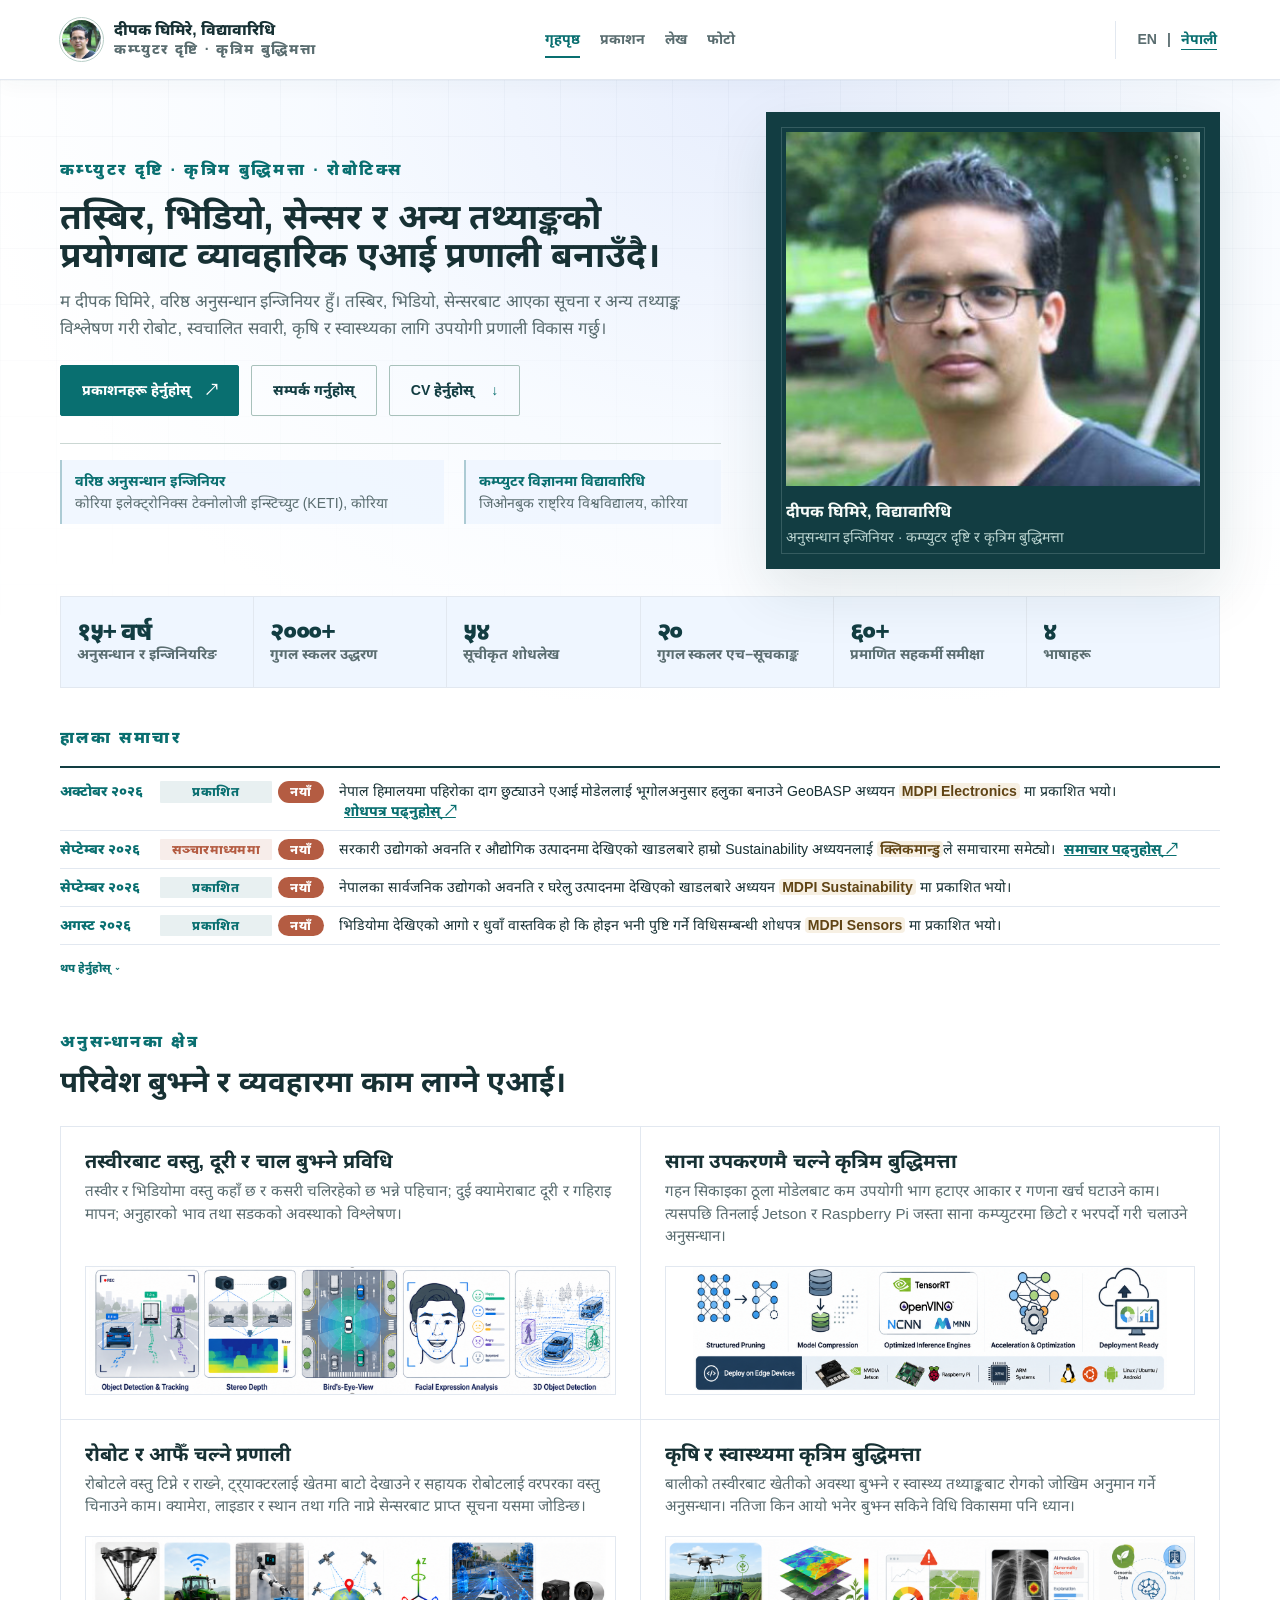
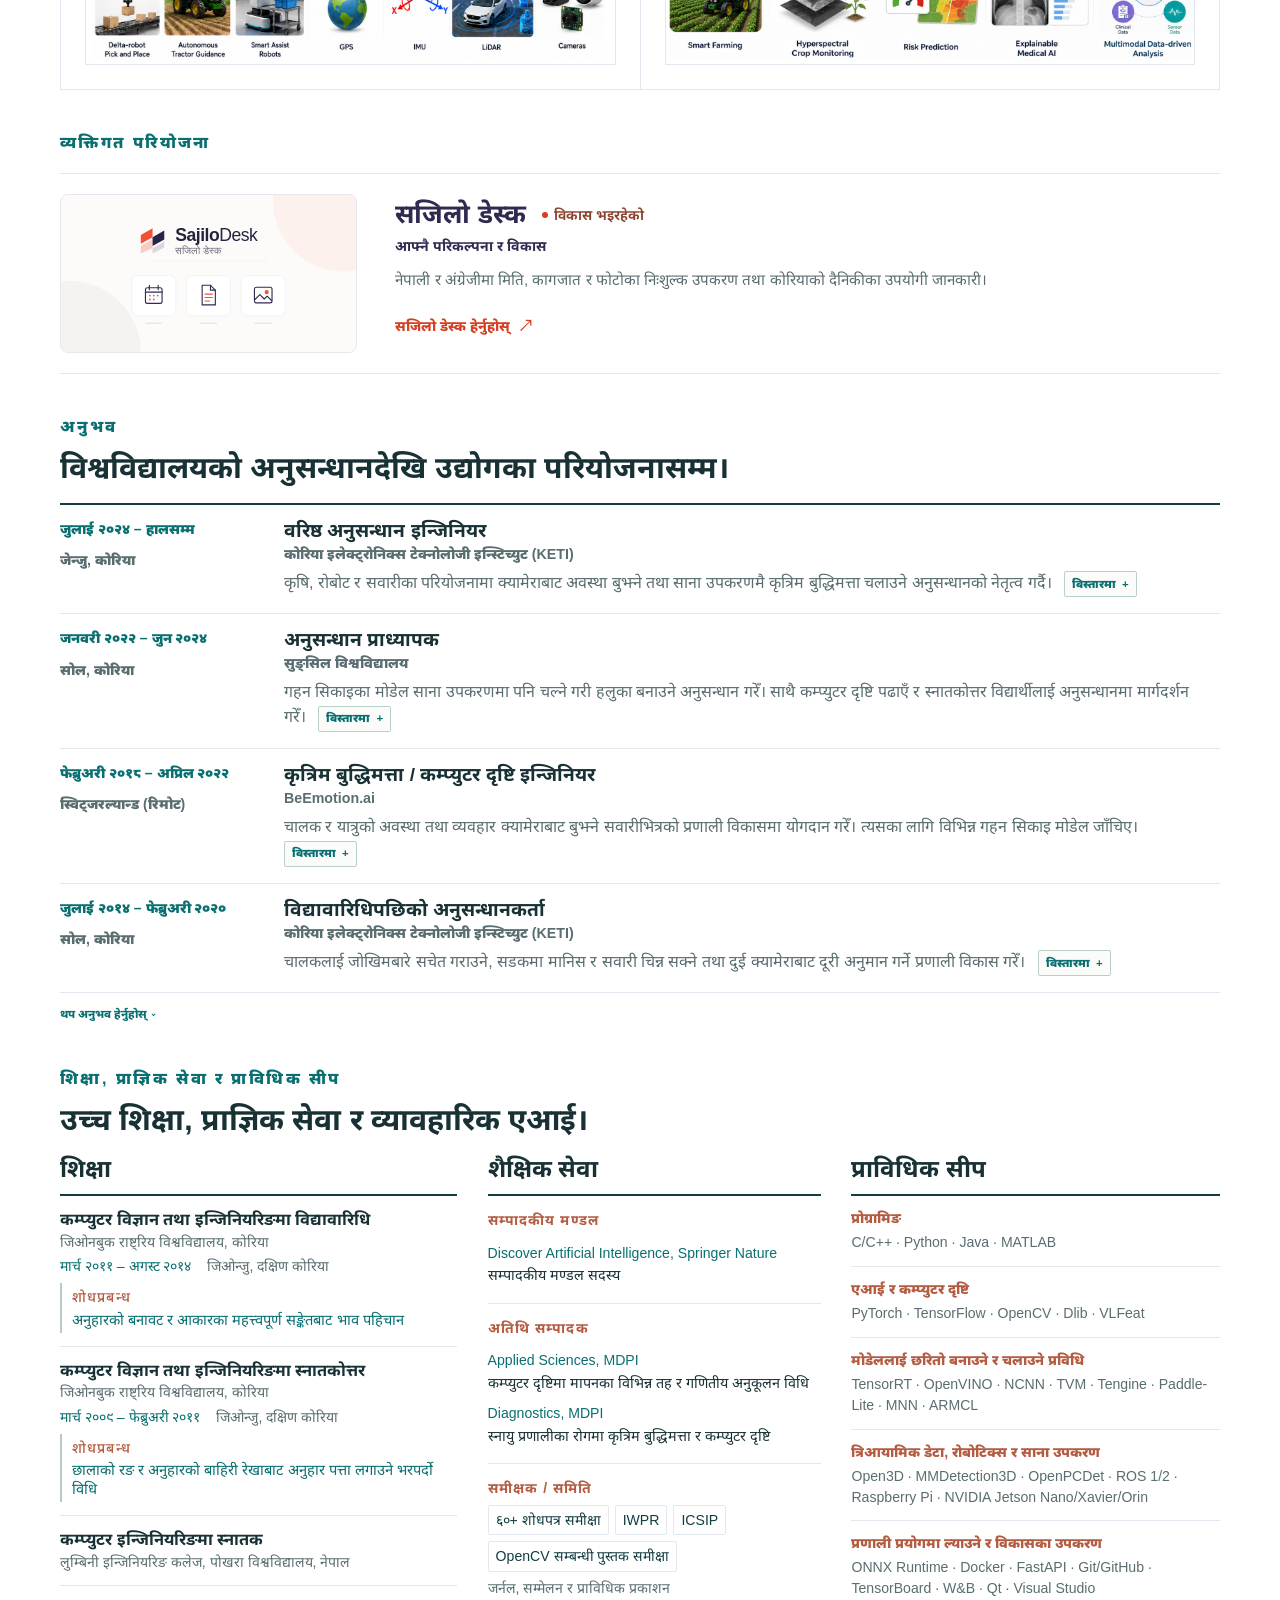
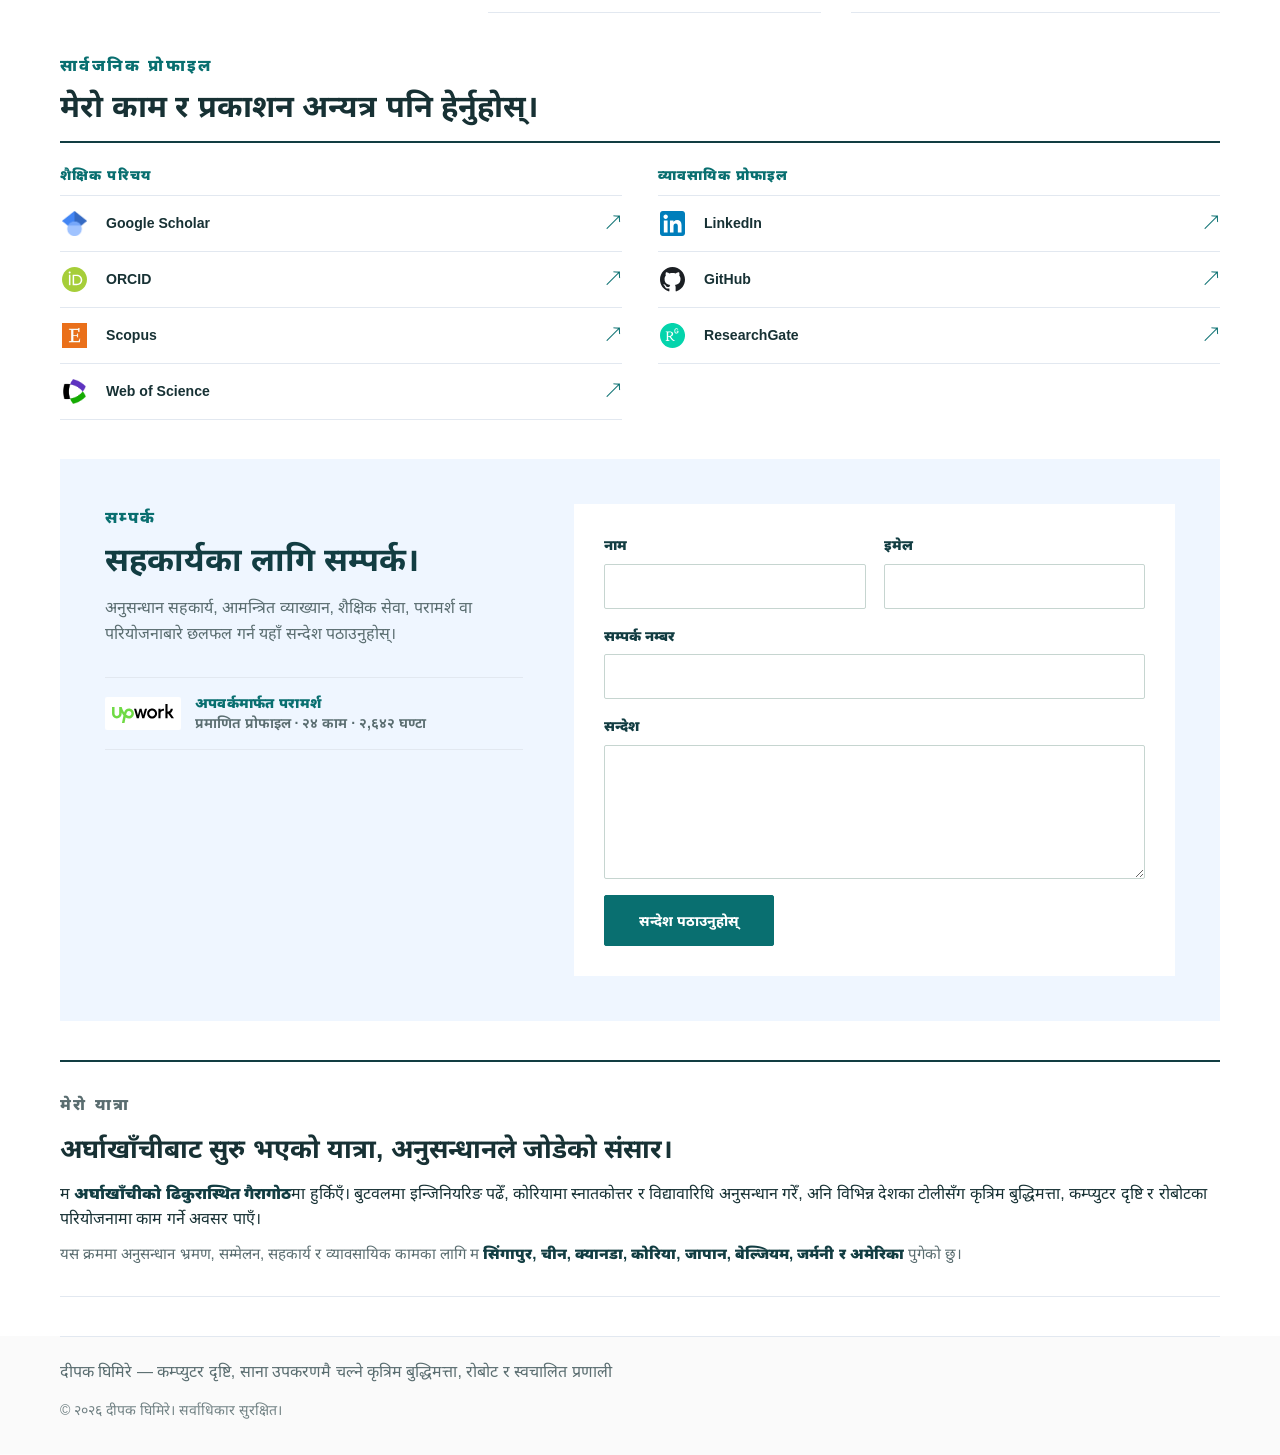
==== commit f4e65bf9: "Add Nepali name to SajiloDesk logo illustration" ====
--- a/ne/index.html
+++ b/ne/index.html
@@ -157,7 +157,7 @@
         <p class="section-kicker" id="projects-heading">व्यक्तिगत परियोजना</p>
       </div>
       <article class="project-feature" aria-labelledby="sajilodesk-heading">
-        <img class="project-visual" src="../assets/images/sajilodesk-project.svg" alt="सजिलो डेस्कको लोगो तथा मिति, कागजात र फोटोका उपकरणका संकेत" width="600" height="320" loading="lazy" decoding="async">
+        <img class="project-visual" src="../assets/images/sajilodesk-project.svg?v=2" alt="सजिलो डेस्कको लोगो तथा मिति, कागजात र फोटोका उपकरणका संकेत" width="600" height="320" loading="lazy" decoding="async">
         <div class="project-copy">
           <div class="project-title-row">
             <h2 id="sajilodesk-heading">सजिलो डेस्क</h2>
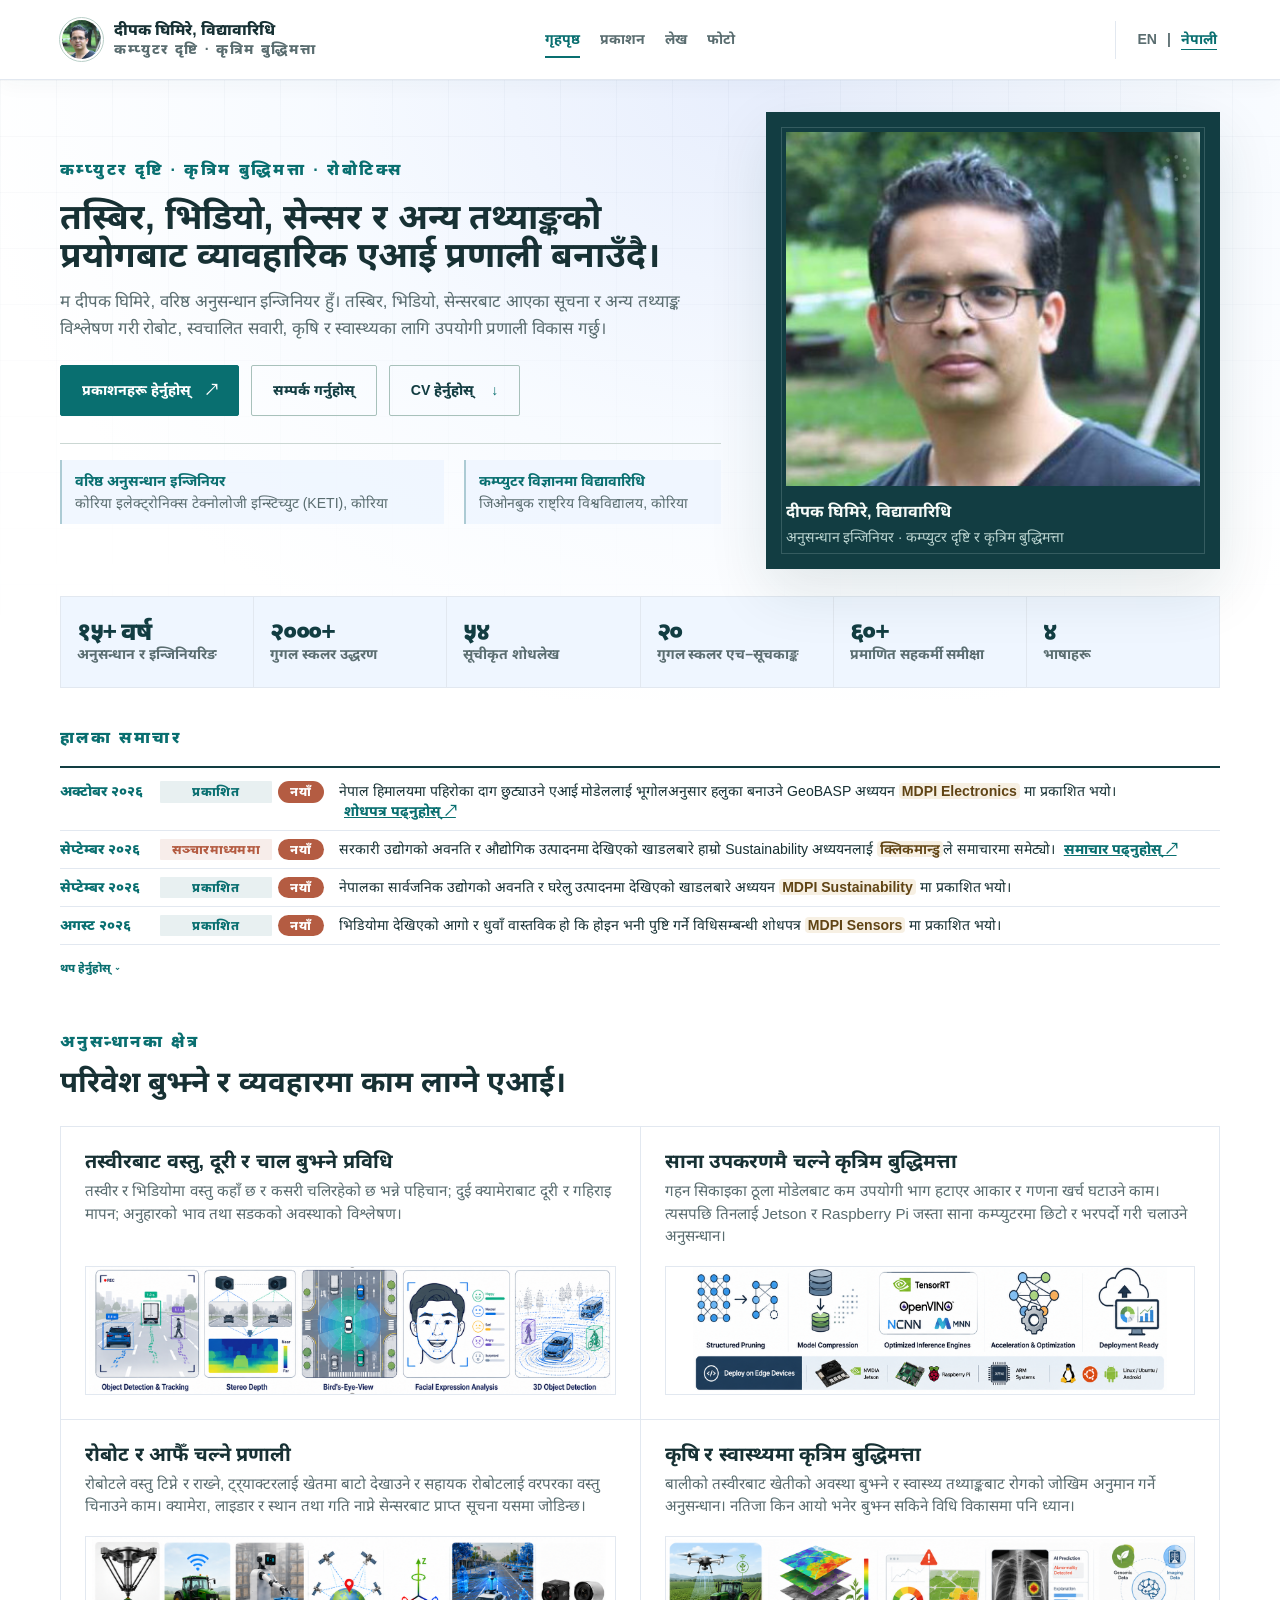
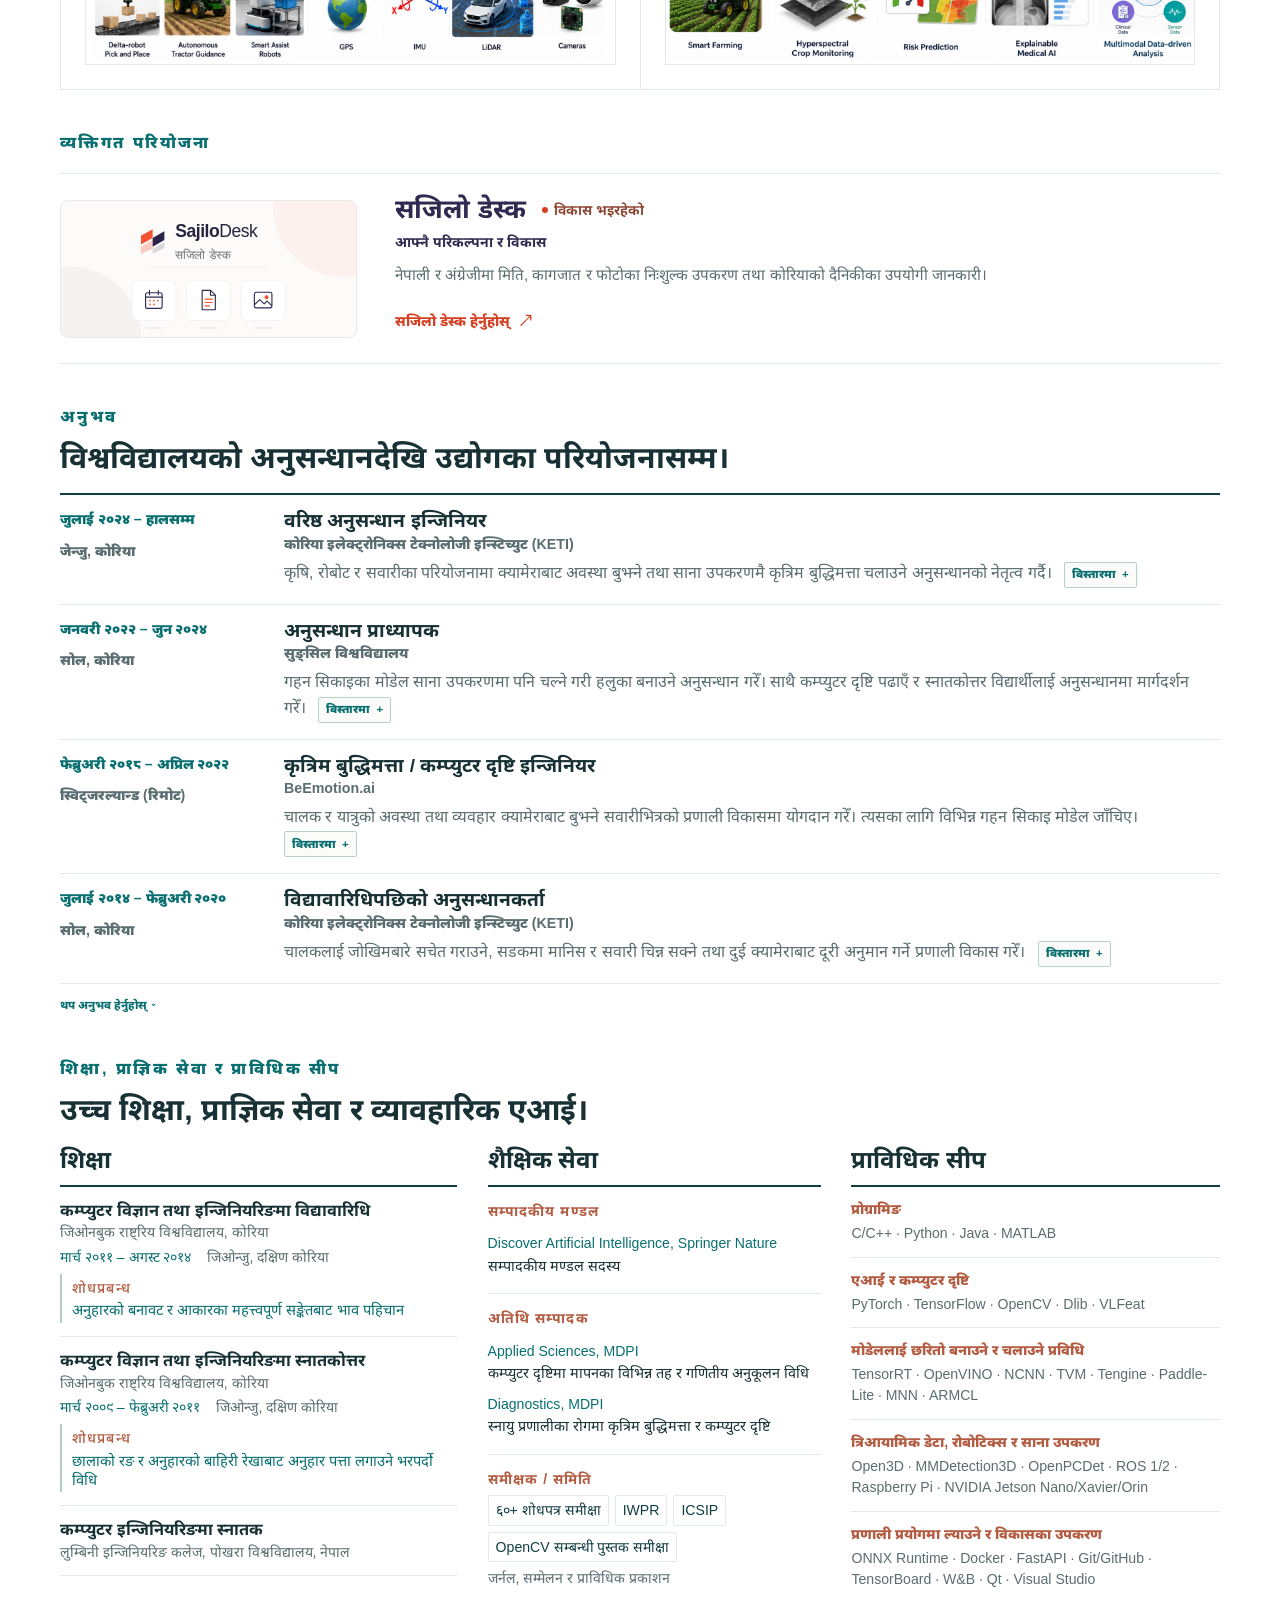
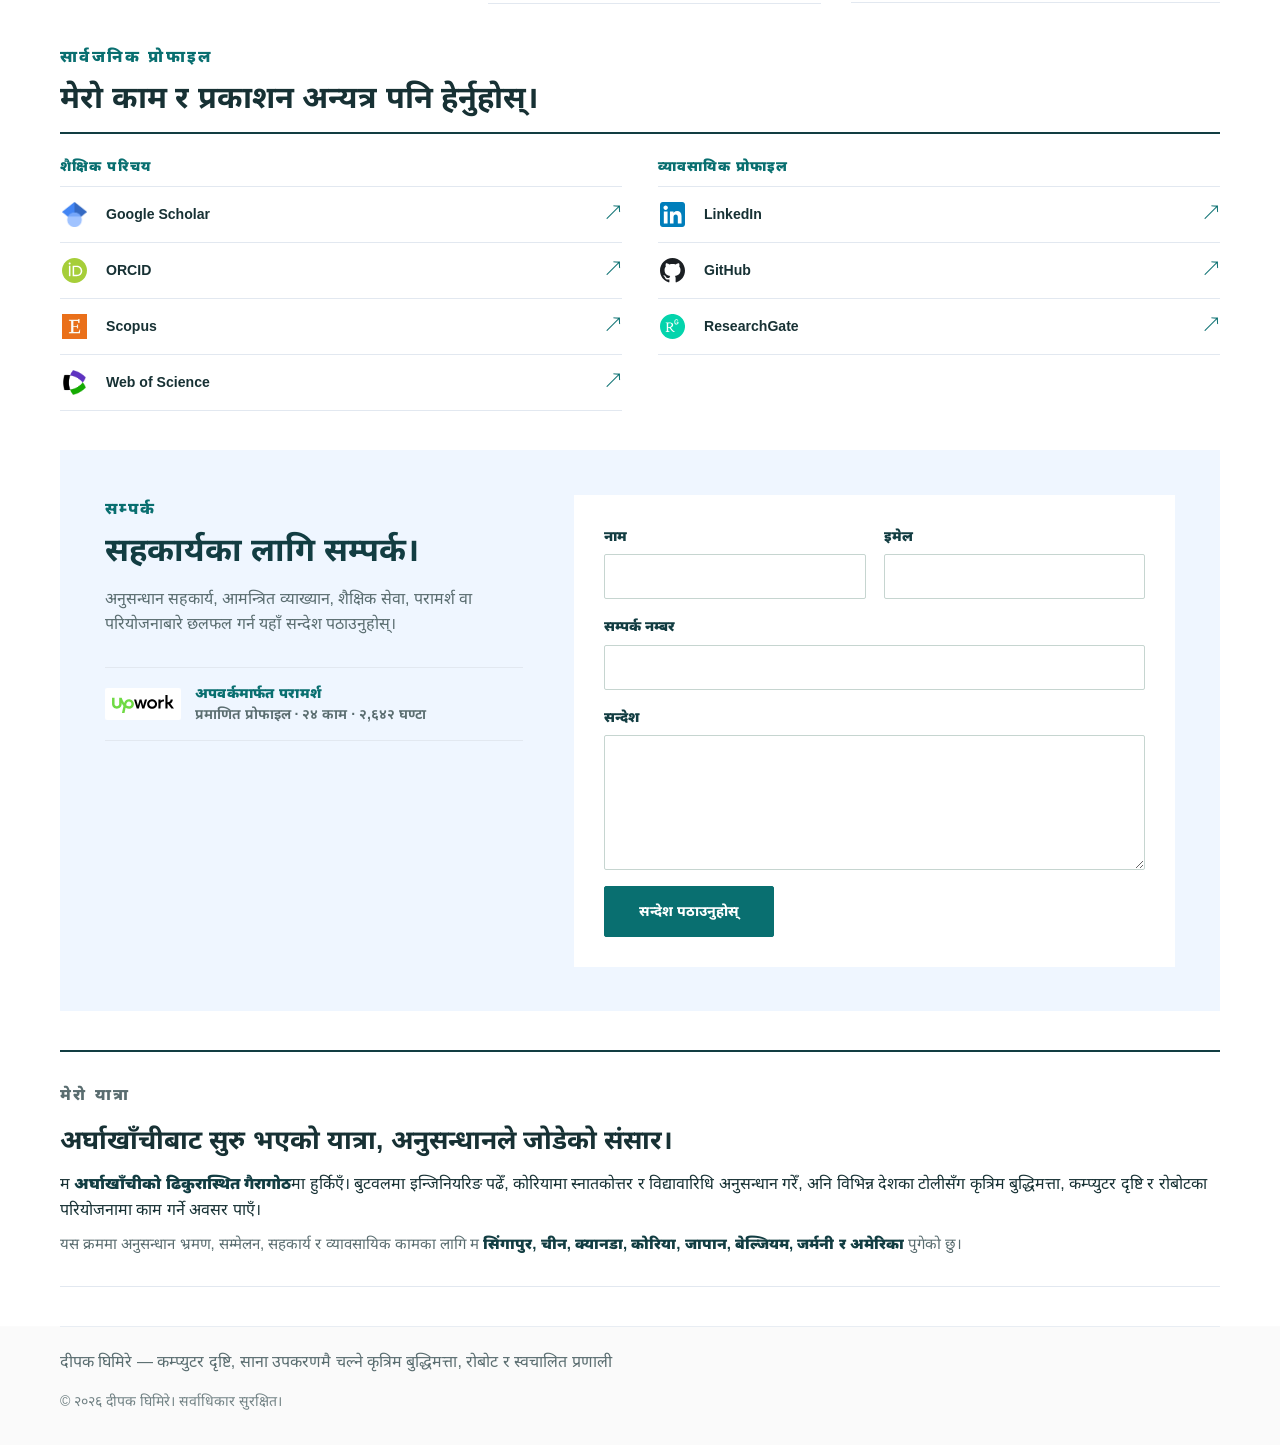
==== commit e4c75b71: "Balance bilingual SajiloDesk logo and reduce card height" ====
--- a/ne/index.html
+++ b/ne/index.html
@@ -6,7 +6,7 @@
   <meta name="description" content="दीपक घिमिरेको कम्प्युटर दृष्टि, साना उपकरणमै चल्ने कृत्रिम बुद्धिमत्ता, रोबोट र स्वचालित प्रणालीसम्बन्धी अनुसन्धान।">
   <title>दीपक घिमिरे | कम्प्युटर दृष्टि, कृत्रिम बुद्धिमत्ता र रोबोटिक्स</title>
   <link rel="stylesheet" href="../assets/css/styles.css?v=7">
-  <link rel="stylesheet" href="../assets/css/redesign.css?v=74">
+  <link rel="stylesheet" href="../assets/css/redesign.css?v=75">
 </head>
 <body>
   <header class="site-header">
@@ -157,7 +157,7 @@
         <p class="section-kicker" id="projects-heading">व्यक्तिगत परियोजना</p>
       </div>
       <article class="project-feature" aria-labelledby="sajilodesk-heading">
-        <img class="project-visual" src="../assets/images/sajilodesk-project.svg?v=2" alt="सजिलो डेस्कको लोगो तथा मिति, कागजात र फोटोका उपकरणका संकेत" width="600" height="320" loading="lazy" decoding="async">
+        <img class="project-visual" src="../assets/images/sajilodesk-project.svg?v=3" alt="सजिलो डेस्कको लोगो तथा मिति, कागजात र फोटोका उपकरणका संकेत" width="600" height="280" loading="lazy" decoding="async">
         <div class="project-copy">
           <div class="project-title-row">
             <h2 id="sajilodesk-heading">सजिलो डेस्क</h2>
--- a/assets/css/redesign.css
+++ b/assets/css/redesign.css
@@ -458,7 +458,7 @@
 .project-visual {
   width: 100%;
   height: auto;
-  aspect-ratio: 15 / 8;
+  aspect-ratio: 15 / 7;
   border: 1px solid #e9e7ed;
   border-radius: 8px;
   background: #fcfbf9;
